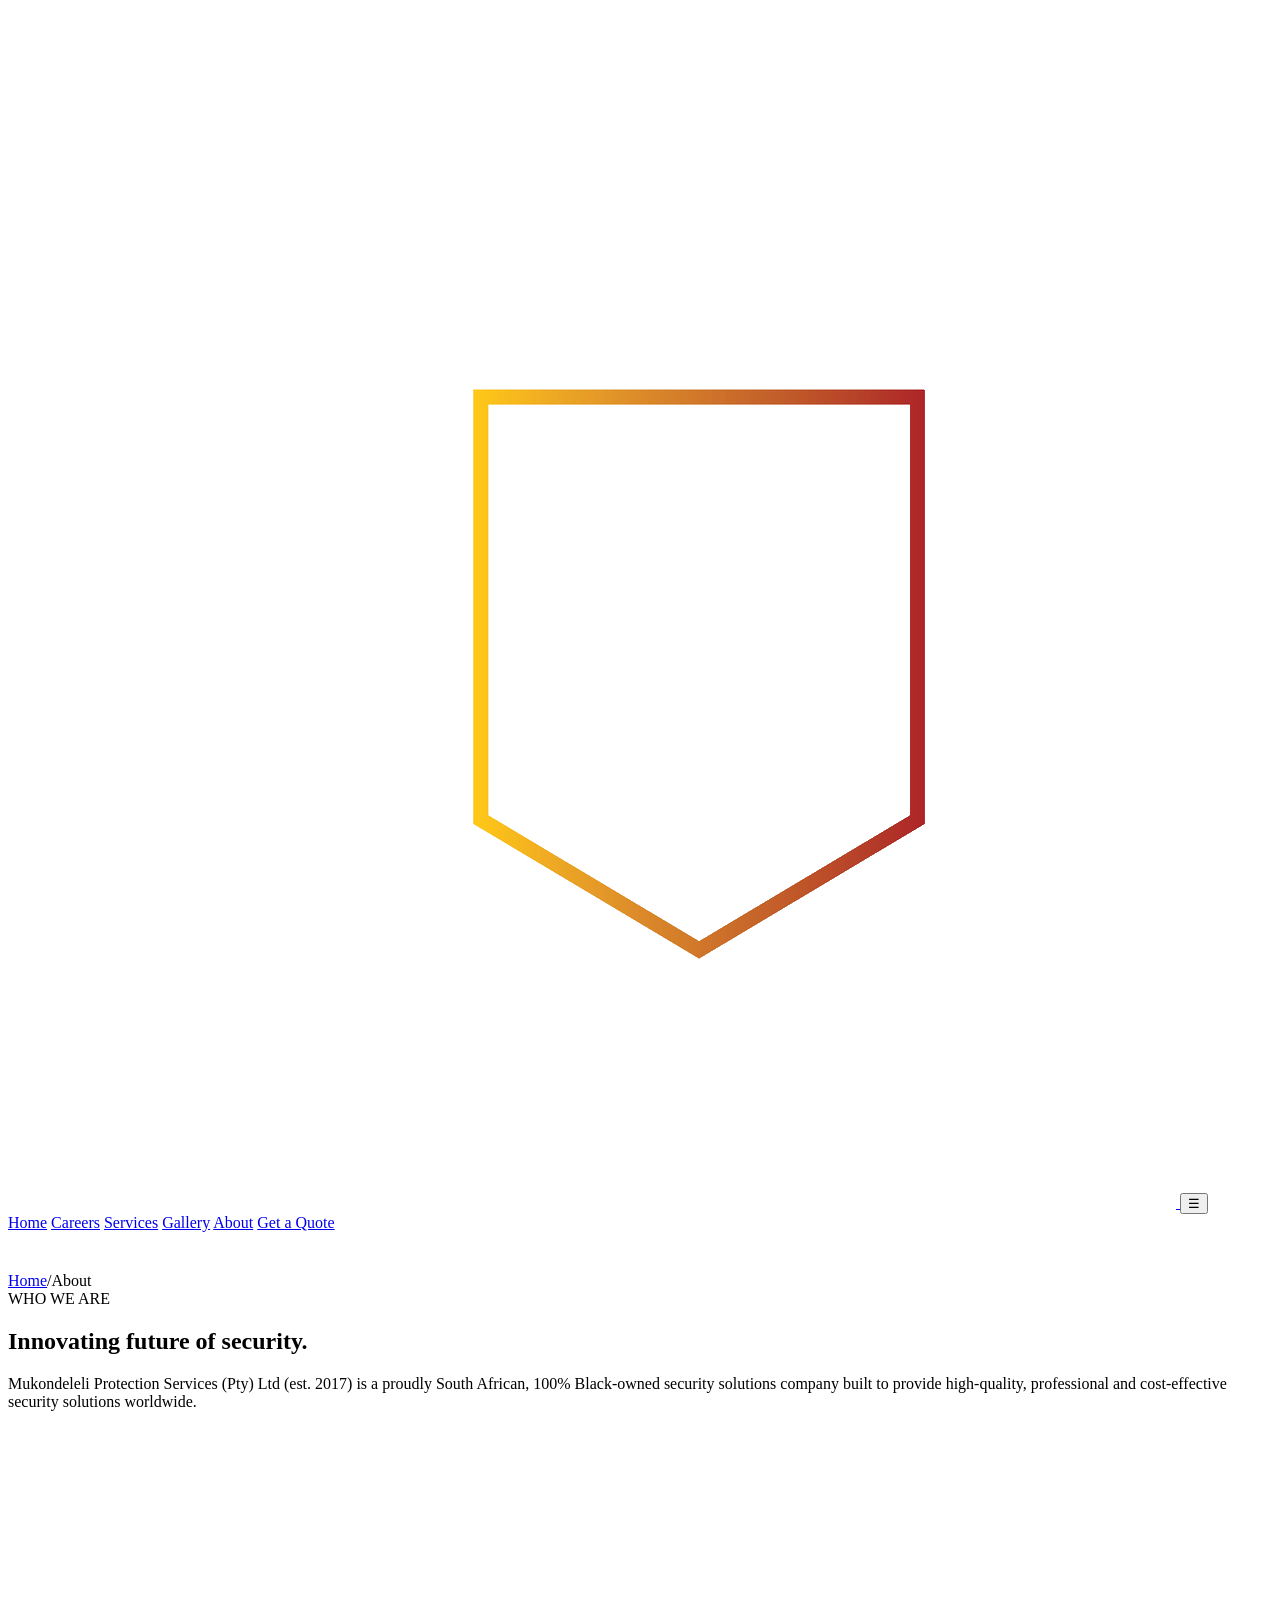
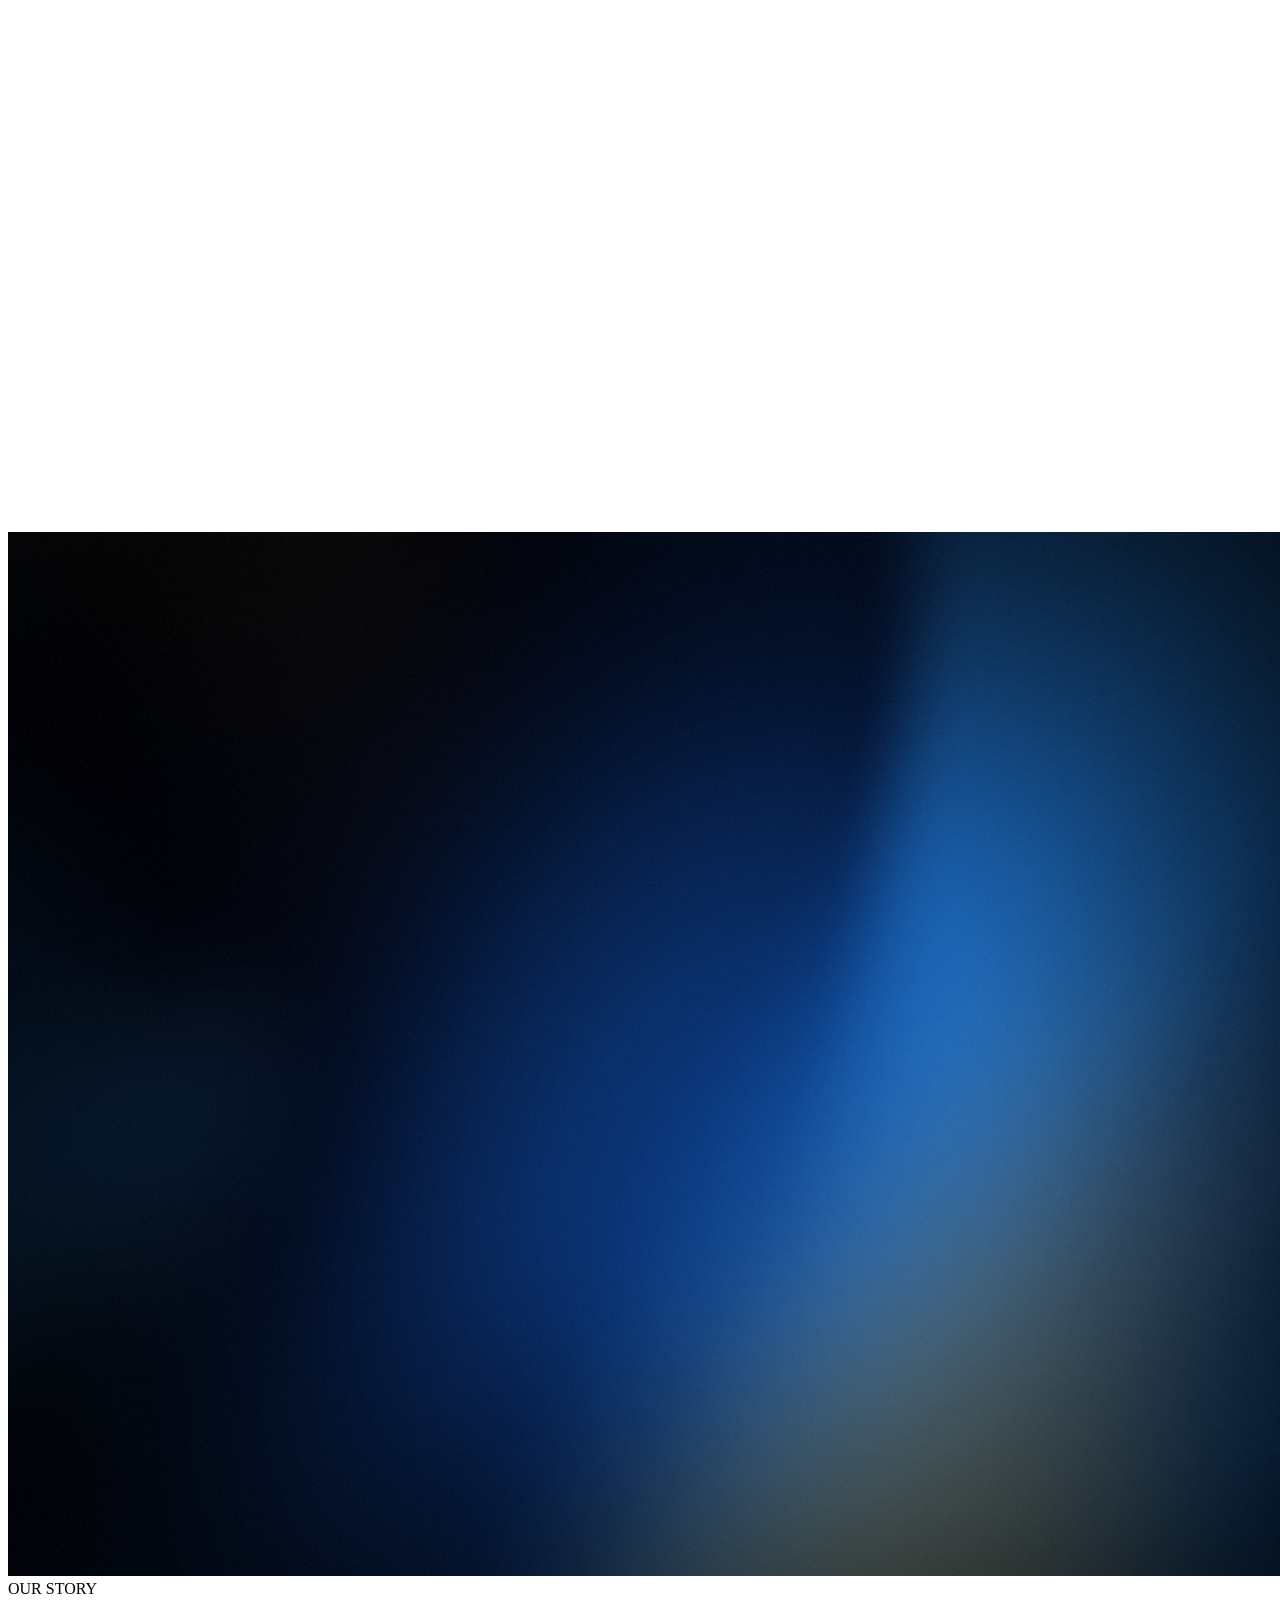
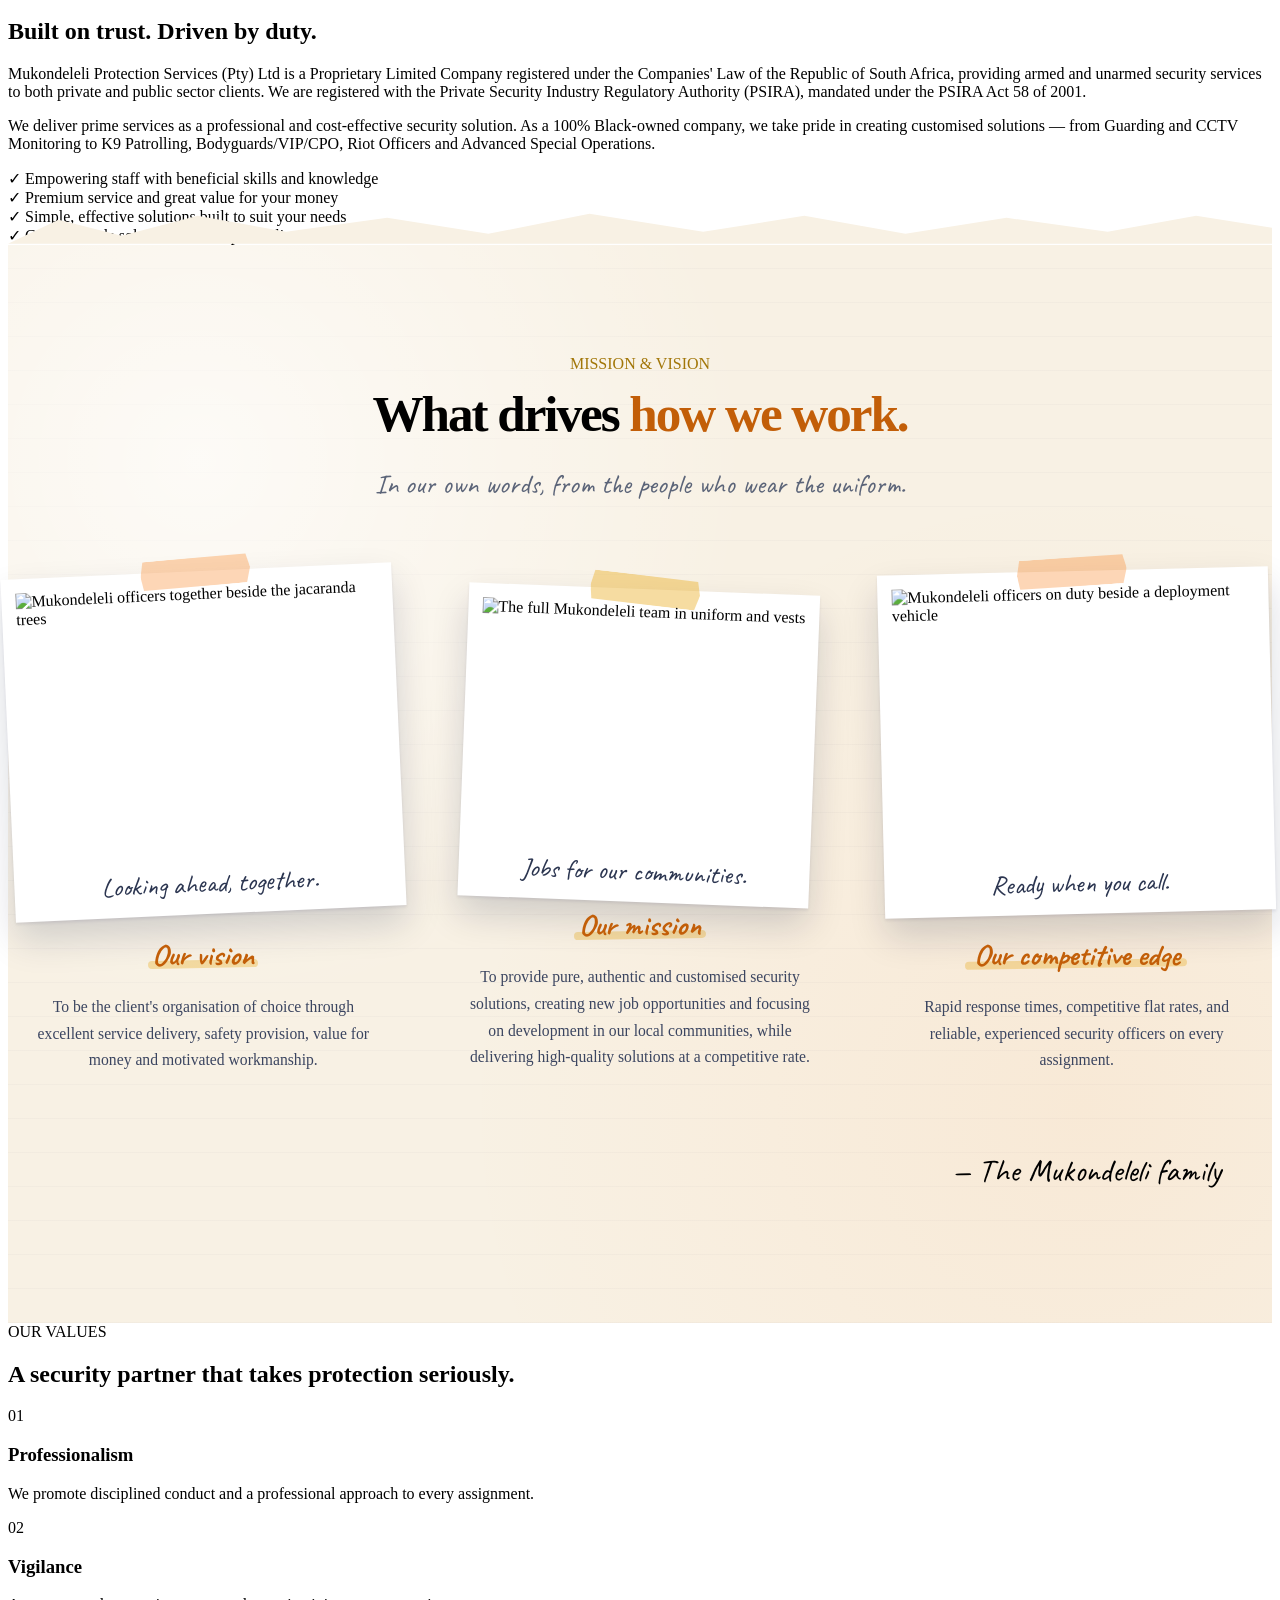
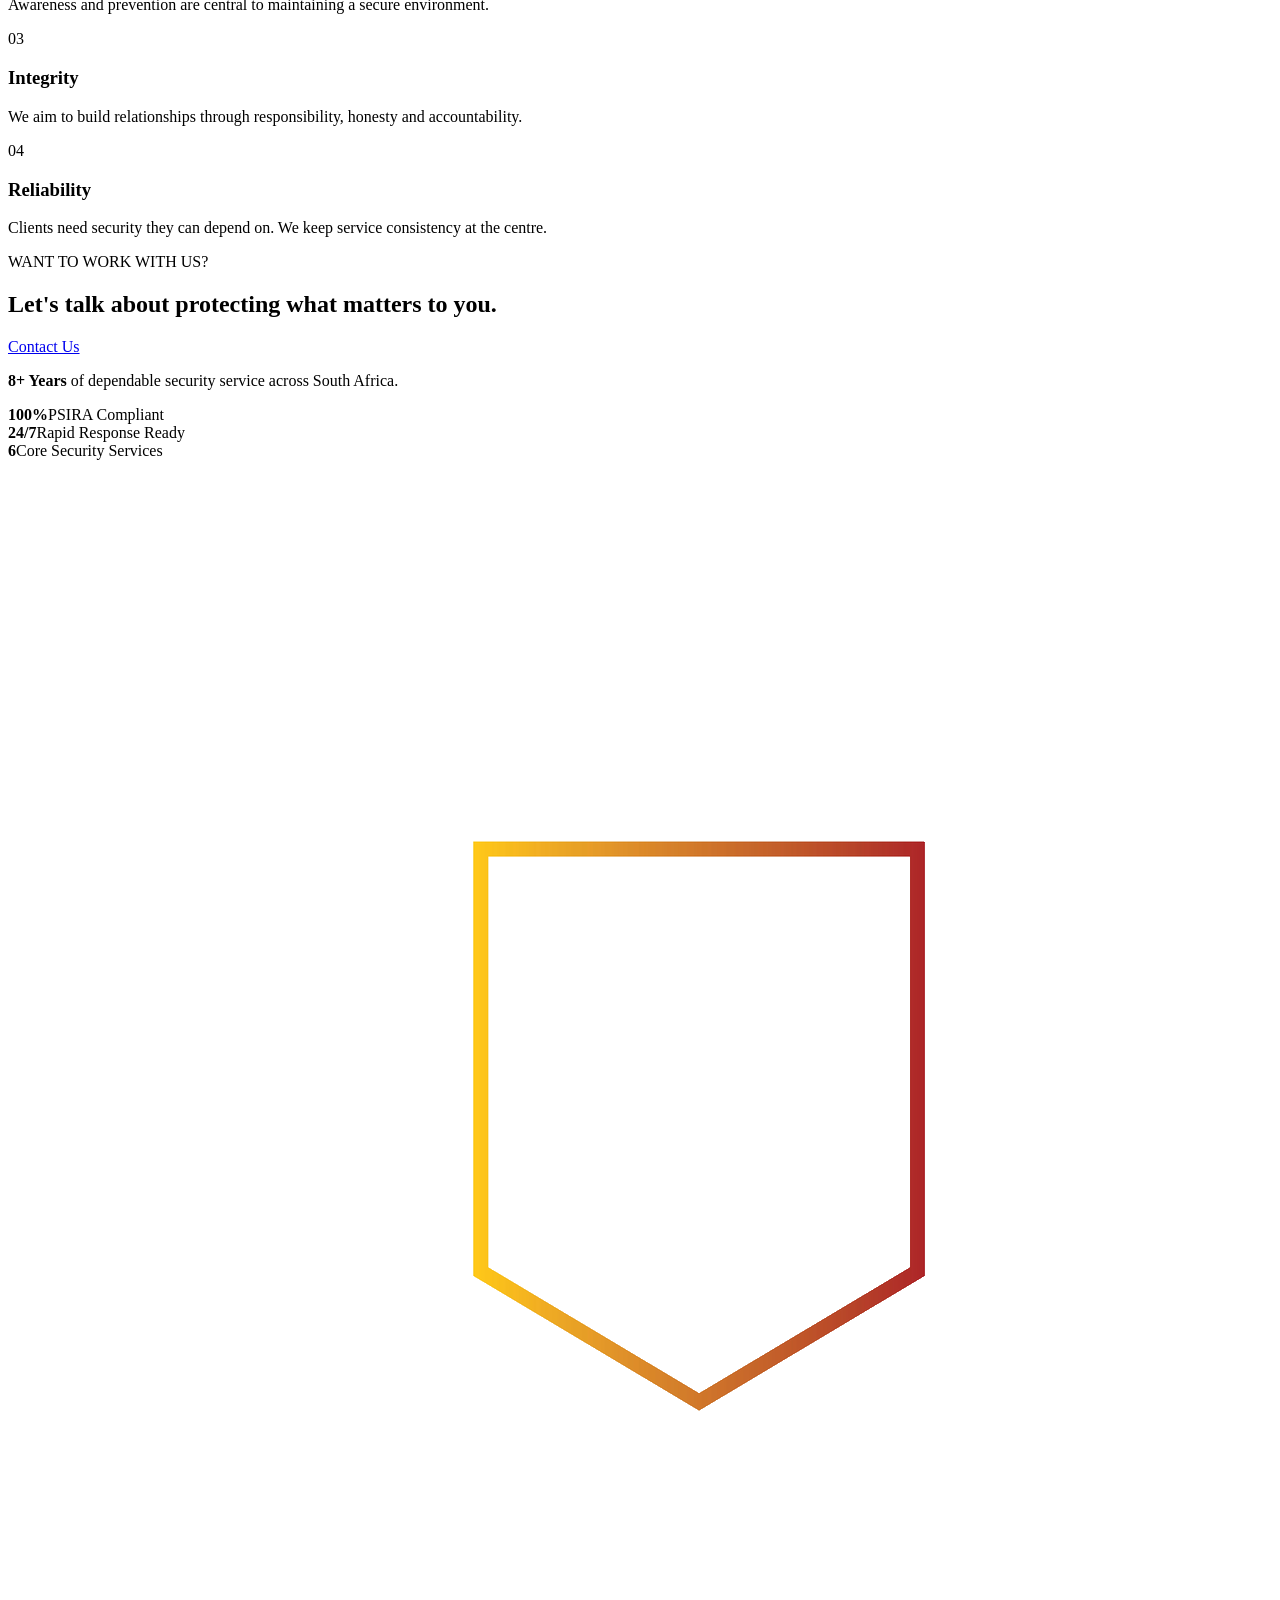
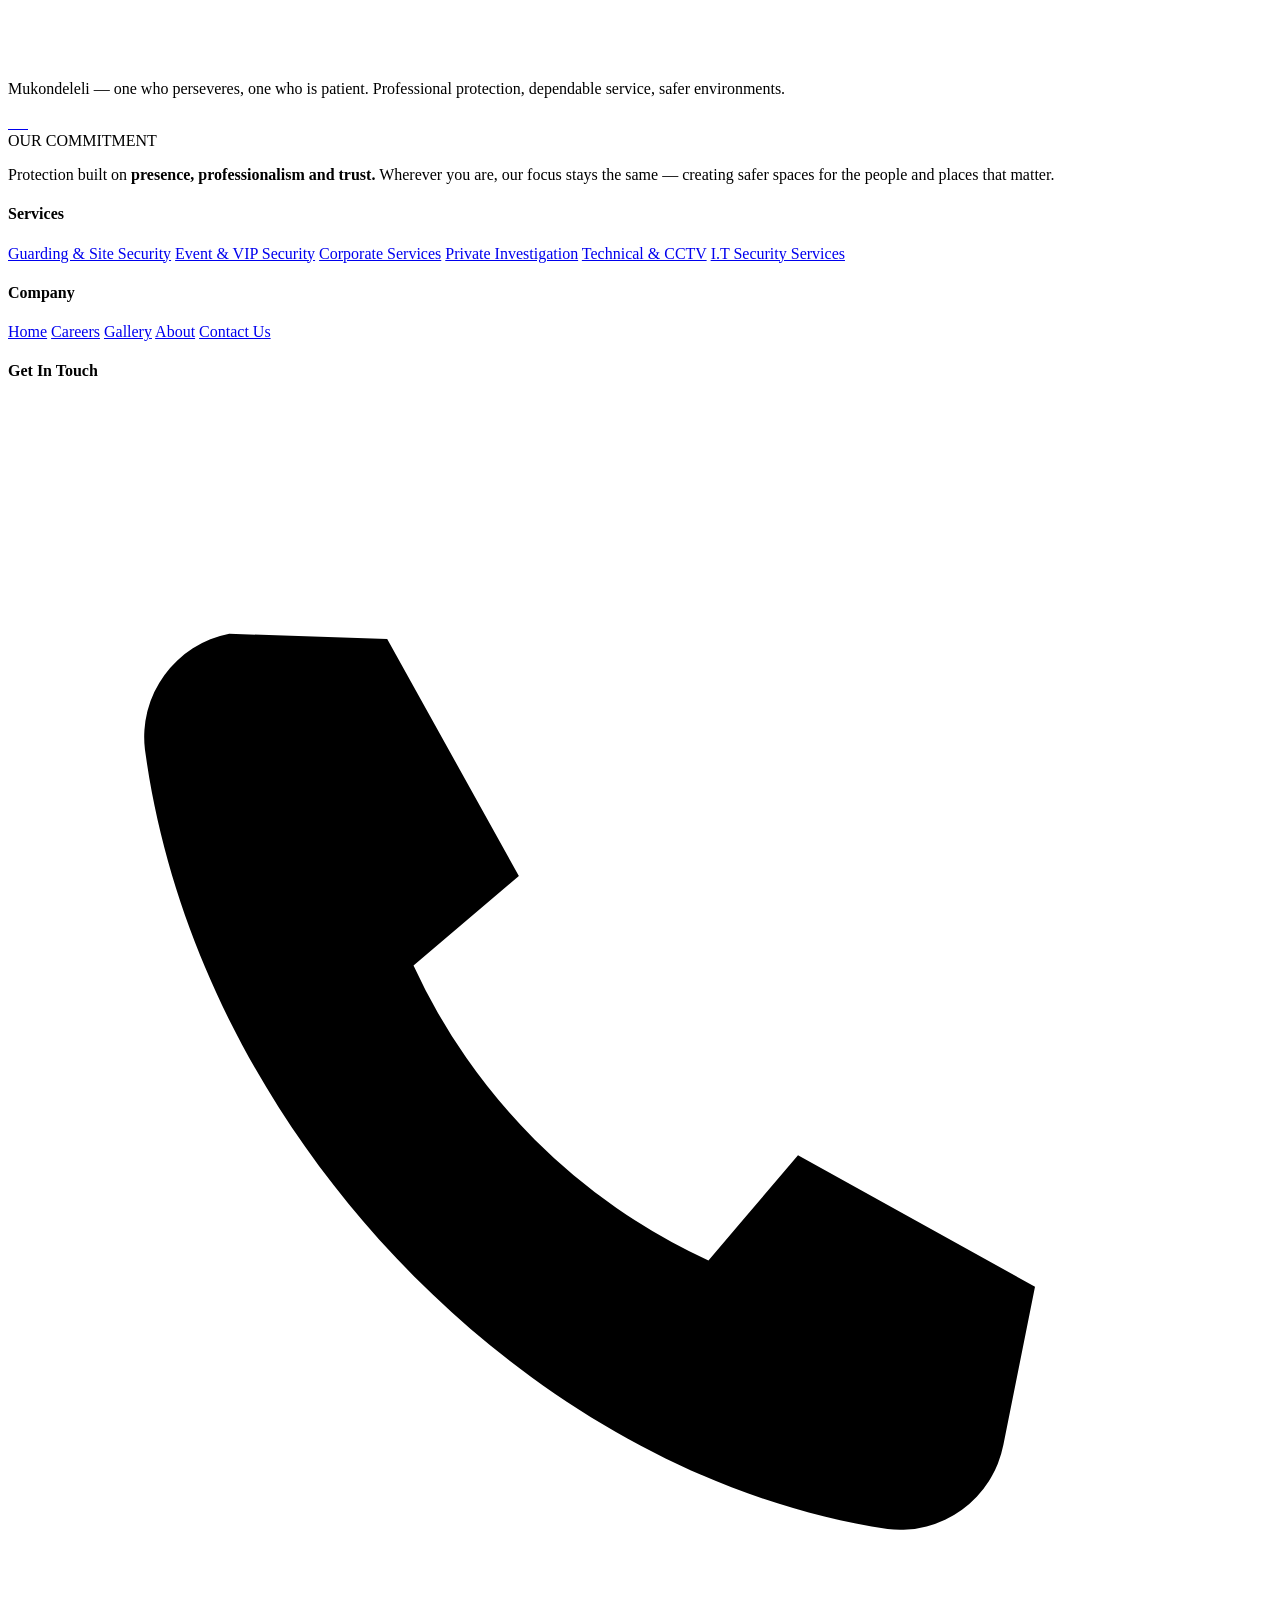
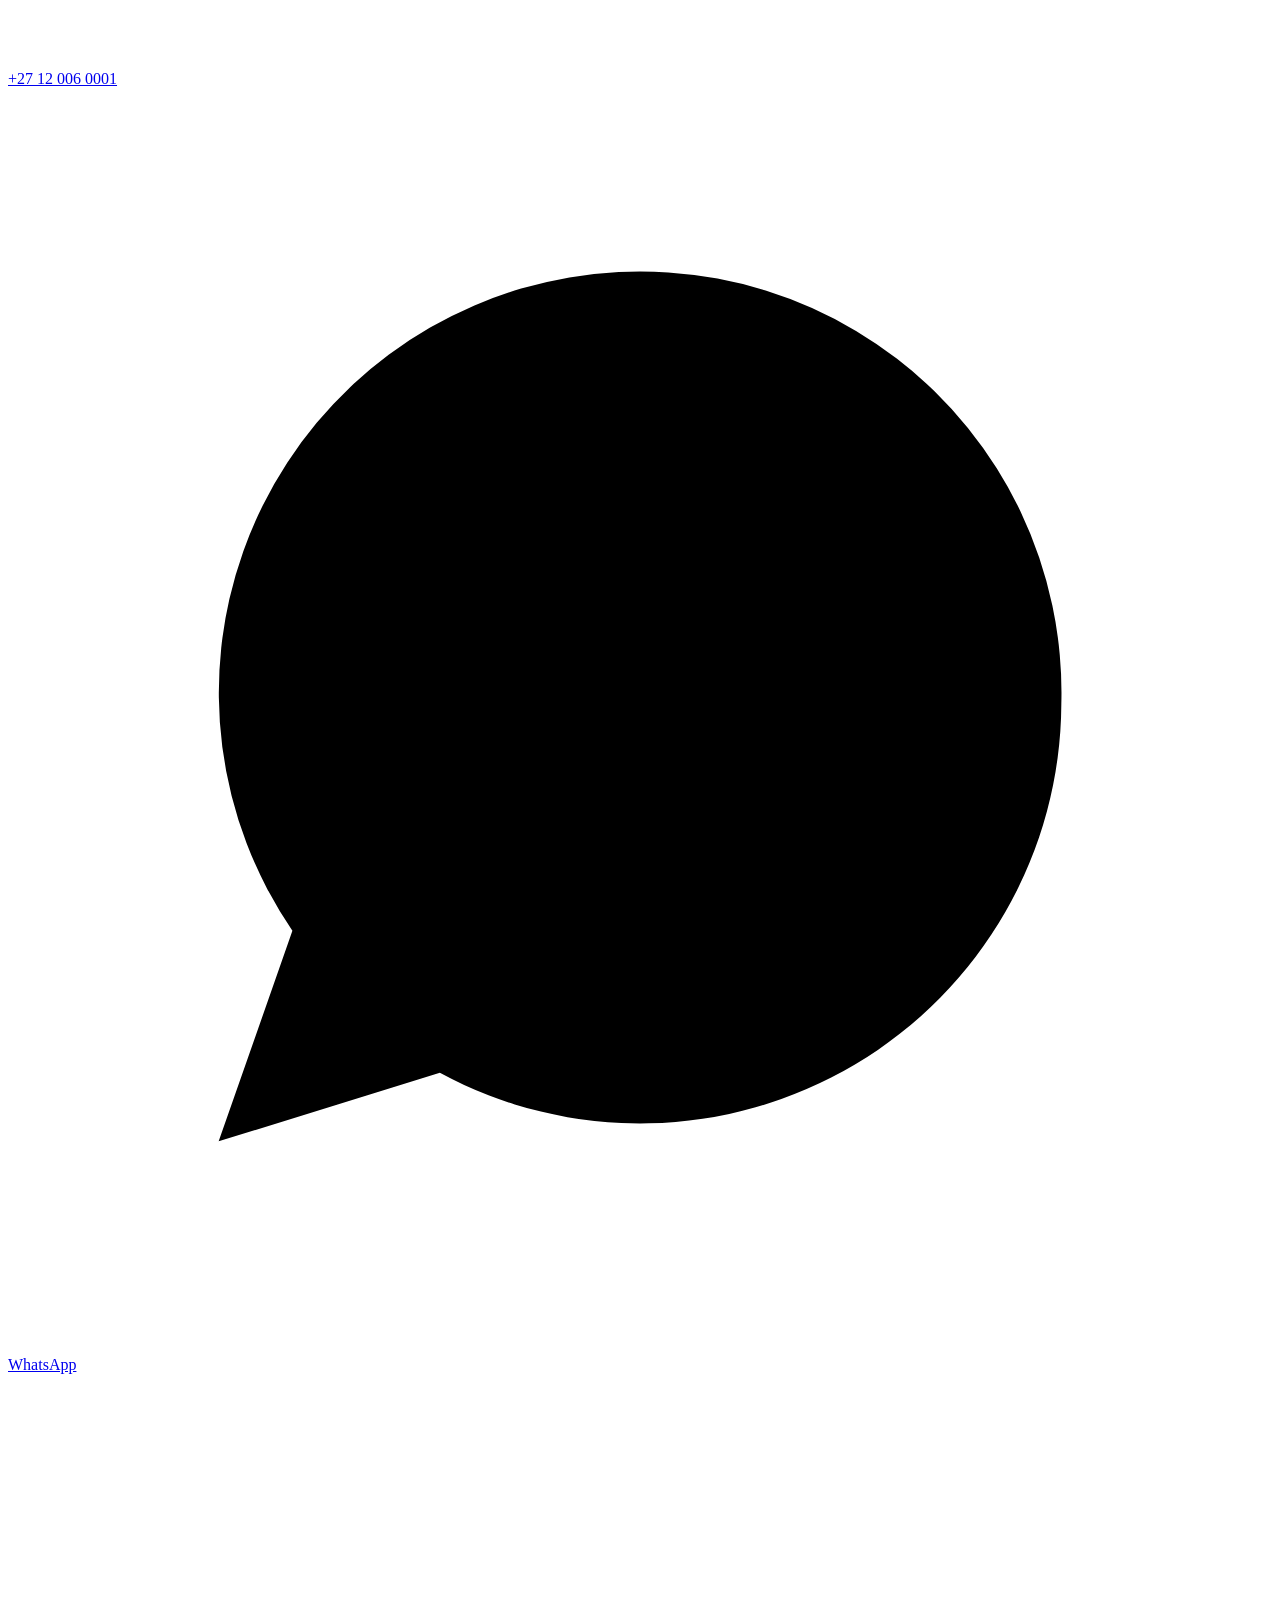
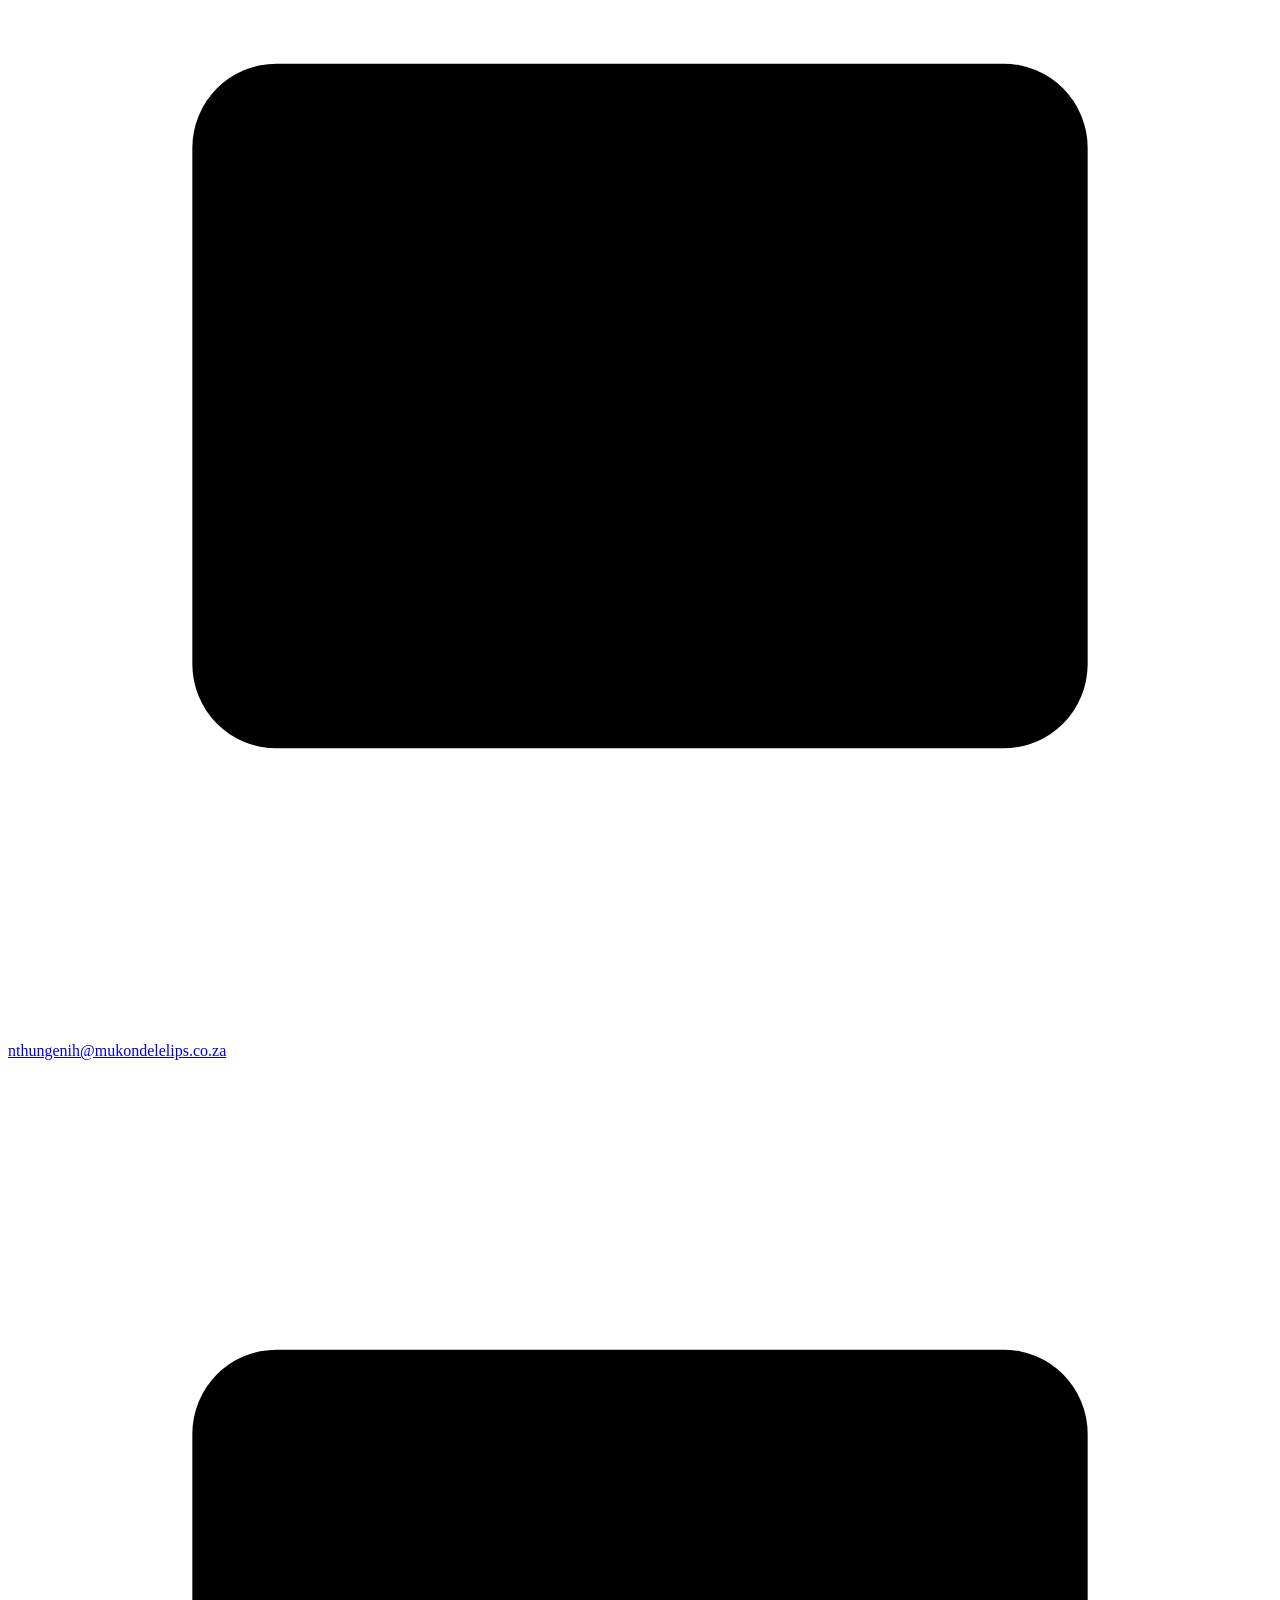
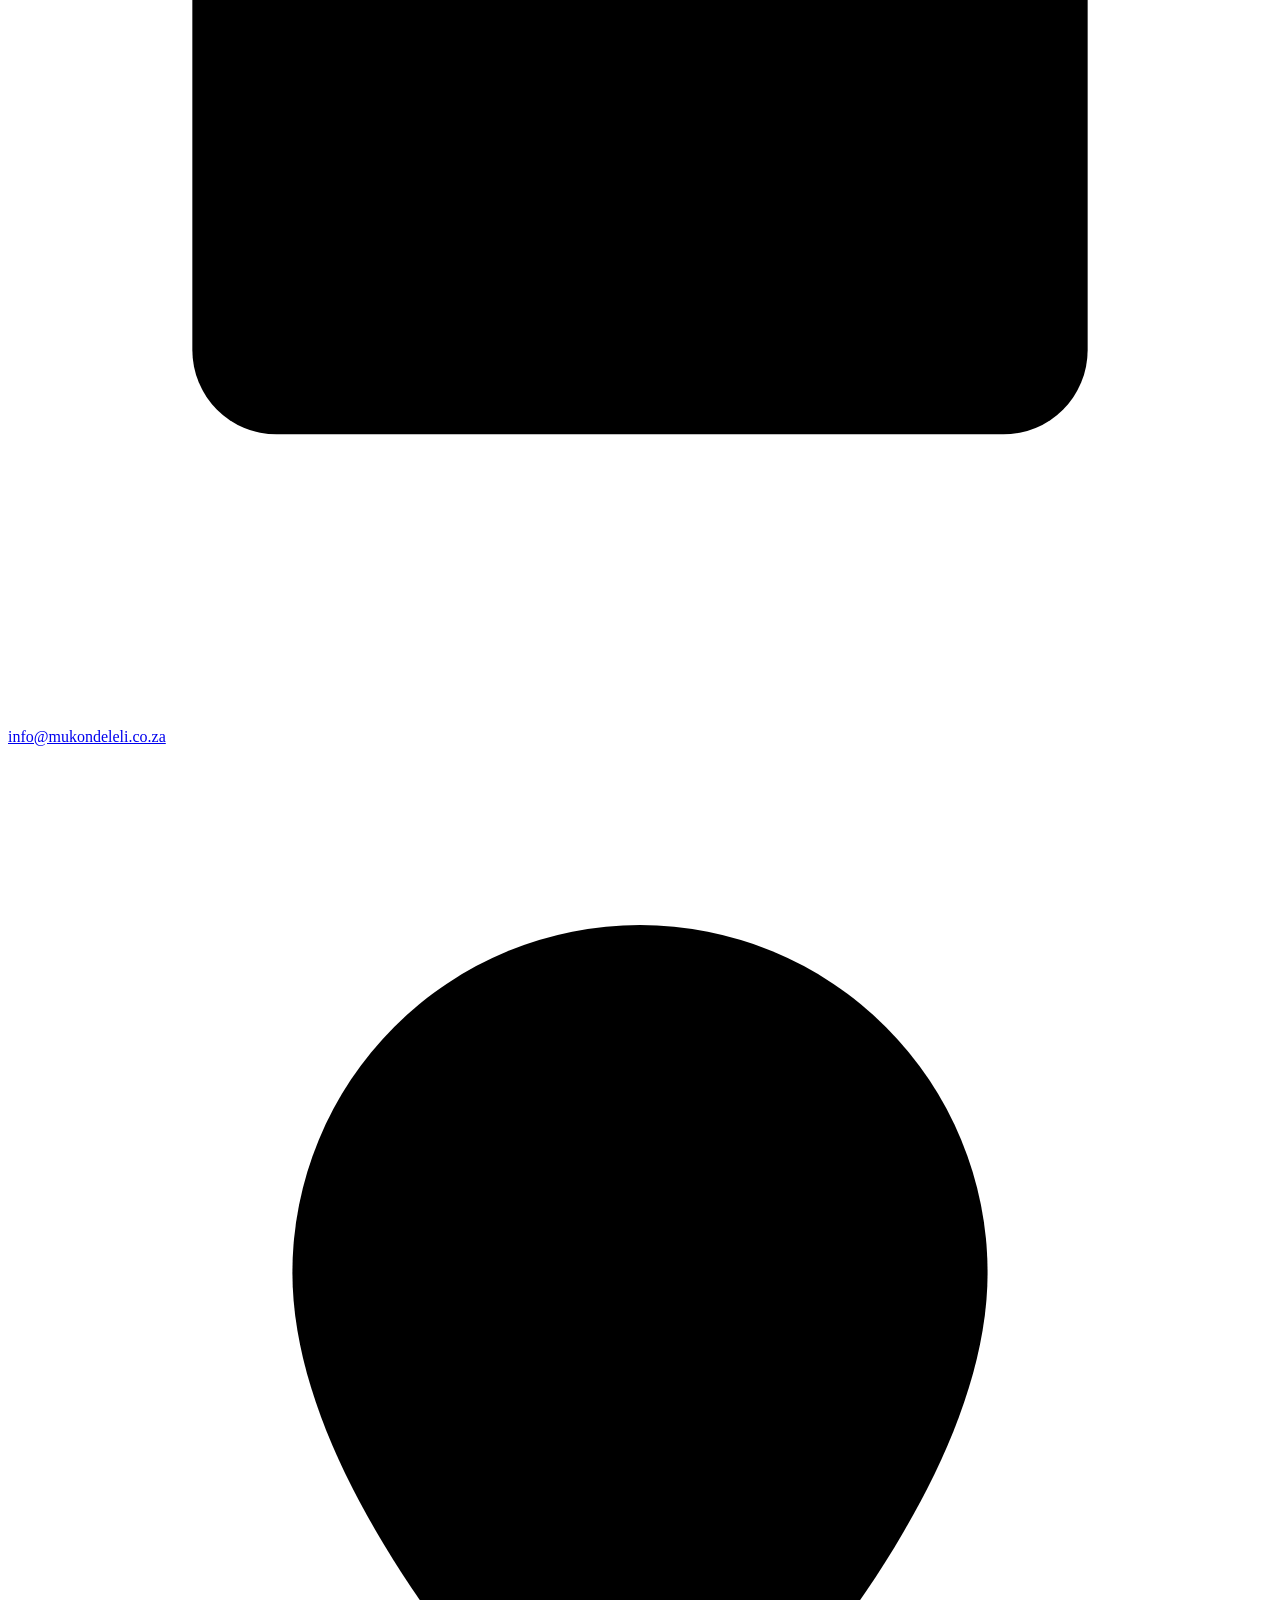
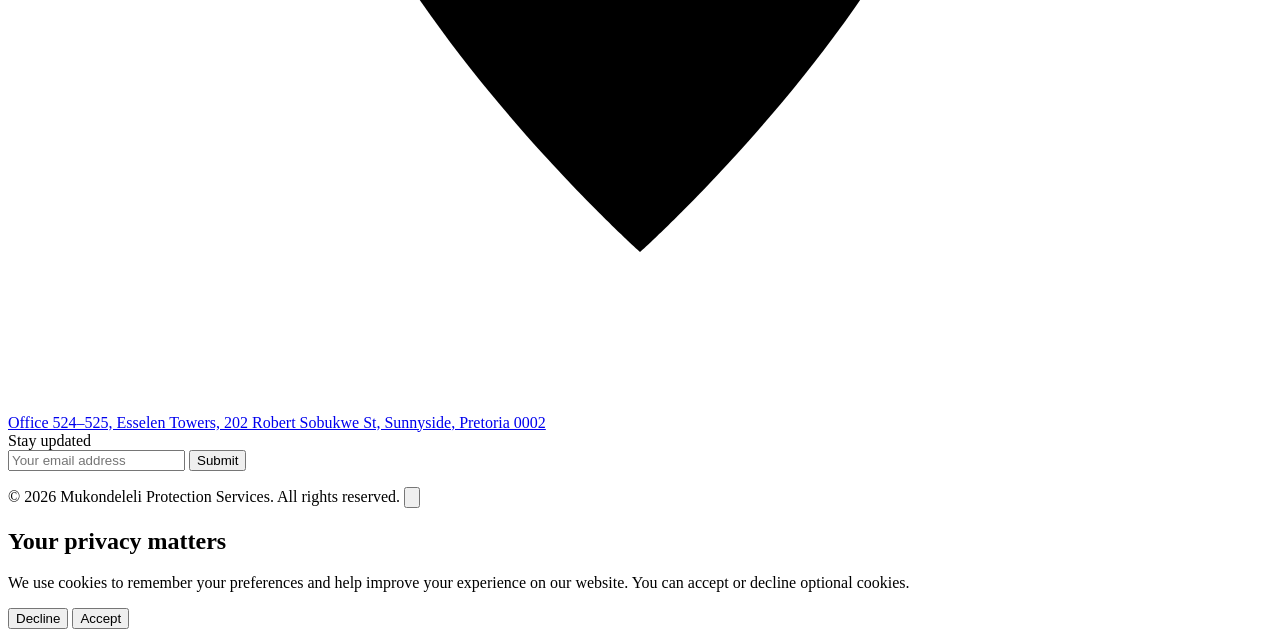
==== about.html @ bbf14eac "Add files via upload" ====
<!DOCTYPE html>

<html lang="en">
<head>
<meta charset="utf-8"/>
<meta content="width=device-width, initial-scale=1.0" name="viewport"/>
<title>About</title>
<meta content="Learn about Mukondeleli Protection Services — our mission, values and approach to delivering dependable, professional security across South Africa." name="description"/>
<meta content="#07133a" name="theme-color"/>
<link href="favicon-32.png" rel="icon" sizes="32x32" type="image/png"/>
<link href="favicon-192.png" rel="icon" sizes="192x192" type="image/png"/>
<link href="favicon-180.png" rel="apple-touch-icon"/>
<link href="https://fonts.googleapis.com" rel="preconnect"/>
<link crossorigin="" href="https://fonts.gstatic.com" rel="preconnect"/>
<link href="https://fonts.googleapis.com/css2?family=Caveat:wght@600;700&amp;family=Inter:wght@400;500;600;700;800&amp;display=swap" rel="stylesheet"/>
<link href="styles.css?v=20261029h" rel="stylesheet"/>
<link href="about.css?v=20261029e" rel="stylesheet"/>
</head>
<body class="page-about">
<header class="site-header">
<nav class="navbar container">
<a aria-label="Mukondeleli Protection Services home" class="brand" href="index.html">
<img alt="Mukondeleli Protection Services logo" src="logo-white.png"/>
</a>
<button aria-expanded="false" aria-label="Open navigation" class="menu-toggle">☰</button>
<div class="nav-links">
<a href="index.html">Home</a>
<a href="careers.html">Careers</a>
<a href="services.html">Services</a>
<a href="gallery.html">Gallery</a>
<a href="about.html">About</a>
<a class="nav-cta" href="contact.html">Get a Quote</a>
</div>
</nav>
</header>
<main>
<section class="page-hero about-photo-hero">
<div class="container page-hero-content">
<div class="breadcrumb"><a href="index.html">Home</a><span>/</span>About</div>
<span class="eyebrow">WHO WE ARE</span>
<h1>Innovating future <span class="heading-gold">of security.</span></h1>
<p>Mukondeleli Protection Services (Pty) Ltd (est. 2017) is a proudly South African, 100% Black-owned security solutions company built to provide high-quality, professional and cost-effective security solutions worldwide.</p>
</div>
</section>
<div class="about-continuous">
<canvas class="about-velaris-canvas" id="aboutVelarisCanvas" aria-hidden="true"></canvas><div class="about-velaris-vignette" aria-hidden="true"></div>
<div class="about-flow">
<section class="section about">
<div class="container about-grid">
<div class="about-visual reveal">


</div>
<div class="about-copy reveal">
<span class="section-label">OUR STORY</span>
<h2>Built on trust. <span>Driven by duty.</span></h2>
<p>Mukondeleli Protection Services (Pty) Ltd is a Proprietary Limited Company registered under the Companies' Law of the Republic of South Africa, providing armed and unarmed security services to both private and public sector clients. We are registered with the Private Security Industry Regulatory Authority (PSIRA), mandated under the PSIRA Act 58 of 2001.</p>
<p>We deliver prime services as a professional and cost-effective security solution. As a 100% Black-owned company, we take pride in creating customised solutions — from Guarding and CCTV Monitoring to K9 Patrolling, Bodyguards/VIP/CPO, Riot Officers and Advanced Special Operations.</p>
<div class="check-list">
<div>✓ Empowering staff with beneficial skills and knowledge</div>
<div>✓ Premium service and great value for your money</div>
<div>✓ Simple, effective solutions built to suit your needs</div>
<div>✓ Custom-made solutions that keep our clients with us</div>
</div>
</div>
</div>
</section>
<section class="section about-humane">
<div class="container">
<div class="about-humane-head reveal">
<span class="section-label">MISSION &amp; VISION</span>
<h2>What drives <span>how we work.</span></h2>
<p class="about-humane-sub">In our own words, from the people who wear the uniform.</p>
</div>
<div class="about-humane-grid">
<article class="about-note reveal">
<figure class="about-polaroid tilt-left"><span class="about-tape" aria-hidden="true"></span><img alt="Mukondeleli officers together beside the jacaranda trees" loading="lazy" src="images/about/vision.jpg"/><figcaption>Looking ahead, together.</figcaption></figure>
<div class="about-note-body">
<span class="about-note-kicker">Our vision</span>
<p>To be the client's organisation of choice through excellent service delivery, safety provision, value for money and motivated workmanship.</p>
</div>
</article>
<article class="about-note reveal">
<figure class="about-polaroid tilt-right"><span class="about-tape" aria-hidden="true"></span><img alt="The full Mukondeleli team in uniform and vests" loading="lazy" src="images/about/mission.jpg"/><figcaption>Jobs for our communities.</figcaption></figure>
<div class="about-note-body">
<span class="about-note-kicker">Our mission</span>
<p>To provide pure, authentic and customised security solutions, creating new job opportunities and focusing on development in our local communities, while delivering high-quality solutions at a competitive rate.</p>
</div>
</article>
<article class="about-note reveal">
<figure class="about-polaroid tilt-left-soft"><span class="about-tape" aria-hidden="true"></span><img alt="Mukondeleli officers on duty beside a deployment vehicle" loading="lazy" src="images/about/edge.jpg"/><figcaption>Ready when you call.</figcaption></figure>
<div class="about-note-body">
<span class="about-note-kicker">Our competitive edge</span>
<p>Rapid response times, competitive flat rates, and reliable, experienced security officers on every assignment.</p>
</div>
</article>
</div>
<p class="about-humane-sign reveal">— The Mukondeleli family</p>
</div>
</section>
<section class="section why-us">
<div class="container">
<div class="section-heading light reveal">
<span class="section-label">OUR VALUES</span>
<h2>A security partner that takes <span class="heading-gold">protection seriously.</span></h2>
</div>
<div class="values-grid">
<div class="reveal"><span>01</span><h3>Professionalism</h3><p>We promote disciplined conduct and a professional approach to every assignment.</p></div>
<div class="reveal"><span>02</span><h3>Vigilance</h3><p>Awareness and prevention are central to maintaining a secure environment.</p></div>
<div class="reveal"><span>03</span><h3>Integrity</h3><p>We aim to build relationships through responsibility, honesty and accountability.</p></div>
<div class="reveal"><span>04</span><h3>Reliability</h3><p>Clients need security they can depend on. We keep service consistency at the centre.</p></div>
</div>
</div>
</section>
<section class="cta-banner">
<div class="container cta-inner reveal">
<div>
<span class="section-label">WANT TO WORK WITH US?</span>
<h2>Let's talk about protecting what matters to you.</h2>
</div>
<a class="btn btn-primary" href="contact.html">Contact Us</a>
</div>
</section>
</div>
</div>
</main>
<footer>
<div class="footer-visual-bg footer-nebula" aria-hidden="true"><div class="footer-nebula-orb footer-orb-1"></div><div class="footer-nebula-orb footer-orb-2"></div><div class="footer-nebula-orb footer-orb-3"></div><div class="footer-nebula-glow"></div></div>
<div class="footer-stats">
<div class="container footer-stats-inner">
<p class="footer-stats-lead"><strong>8+ Years</strong> of dependable security service across South Africa.</p>
<div class="footer-stats-row">
<div class="footer-stat"><strong>100%</strong><span>PSIRA Compliant</span></div>
<div aria-hidden="true" class="footer-stat-divider"></div>
<div class="footer-stat"><strong>24/7</strong><span>Rapid Response Ready</span></div>
<div aria-hidden="true" class="footer-stat-divider"></div>
<div class="footer-stat"><strong>6</strong><span>Core Security Services</span></div>
</div>
</div>
</div>
<div class="container footer-main">

<div class="footer-brand">
<img alt="Mukondeleli Protection Services logo" class="footer-logo" src="logo-white.png"/>
<p>Mukondeleli — one who perseveres, one who is patient. Professional protection, dependable service, safer environments.</p>
<div aria-label="Follow Mukondeleli Protection Services on social media" class="footer-social">
<a aria-label="Facebook" href="https://www.facebook.com/MukondeleliProtectionServices" rel="noopener noreferrer" target="_blank" title="Facebook">
<img alt="" aria-hidden="true" class="footer-social-icon" src="https://img.icons8.com/ios-filled/50/ffffff/facebook-new.png" onerror="this.onerror=null;this.src='images/icons/facebook.svg'"/>
</a>
<a aria-label="Instagram" href="https://www.instagram.com/Mukondeleli_Protection_Service/" rel="noopener noreferrer" target="_blank" title="Instagram">
<img alt="" aria-hidden="true" class="footer-social-icon" src="https://img.icons8.com/ios-filled/50/ffffff/instagram-new.png" onerror="this.onerror=null;this.src='images/icons/instagram.svg'"/>
</a>
<a aria-label="X (Twitter)" href="https://x.com/MukondeleliProt" rel="noopener noreferrer" target="_blank" title="X (Twitter)">
<img alt="" aria-hidden="true" class="footer-social-icon" src="https://img.icons8.com/ios-filled/50/ffffff/twitterx--v2.png" onerror="this.onerror=null;this.src='images/icons/x.svg'"/>
</a>

<a aria-label="LinkedIn" href="https://www.linkedin.com/in/hulisani-nthungeni-3837b9207" rel="noopener noreferrer" target="_blank" title="LinkedIn">
<img alt="" aria-hidden="true" class="footer-social-icon" src="https://img.icons8.com/ios-filled/50/ffffff/linkedin.png" onerror="this.onerror=null;this.src='images/icons/linkedin.svg'"/>
</a>
<a aria-label="TikTok" href="https://www.tiktok.com/@mukondeleli.prote?_r=1&_t=ZS-99wnbx4vUBR" rel="noopener noreferrer" target="_blank" title="TikTok">
<img alt="" aria-hidden="true" class="footer-social-icon" src="https://img.icons8.com/ios-filled/50/ffffff/tiktok--v1.png" onerror="this.onerror=null;this.src='images/icons/tiktok.svg'"/>
</a>
<a aria-label="Threads" href="https://www.threads.com/@mukondeleli_protection_service" rel="noopener noreferrer" target="_blank" title="Threads">
<img alt="" aria-hidden="true" class="footer-social-icon" src="https://img.icons8.com/ios-filled/50/ffffff/threads.png" onerror="this.onerror=null;this.src='images/icons/threads.svg'"/>
</a>
</div>
</div>
<div class="footer-promise" aria-label="Our commitment">
<span class="footer-promise-kicker">OUR COMMITMENT</span>
<p>Protection built on <strong>presence, professionalism and trust.</strong> Wherever you are, our focus stays the same — creating safer spaces for the people and places that matter.</p>
</div>
<nav aria-label="Services" class="footer-col">
<h4>Services</h4>
<a href="services.html#guarding">Guarding &amp; Site Security</a>
<a href="services.html#events">Event &amp; VIP Security</a>
<a href="services.html#corporate">Corporate Services</a>
<a href="services.html#investigation">Private Investigation</a>
<a href="services.html#cctv">Technical &amp; CCTV</a>
<a href="services.html#it-security">I.T Security Services</a>
</nav>
<nav aria-label="Company" class="footer-col">
<h4>Company</h4>
<a href="index.html">Home</a>
<a href="careers.html">Careers</a>
<a href="gallery.html">Gallery</a>
<a href="about.html">About</a>
<a href="contact.html">Contact Us</a>
</nav>
<div class="footer-col footer-contact-col">
<h4>Get In Touch</h4>
<div class="footer-contact-grid">
<a class="footer-contact-item" href="tel:+27120060001"><span aria-hidden="true" class="footer-contact-icon"><svg focusable="false" viewbox="0 0 24 24"><path d="M7.2 4.5 9.7 9l-2 1.7a11.4 11.4 0 0 0 5.6 5.6l1.7-2 4.5 2.5-.6 3a2 2 0 0 1-2.2 1.6C10 20.4 3.6 14 2.6 6.6a2 2 0 0 1 1.6-2.2Z"></path></svg></span><span>+27 12 006 0001</span></a><a class="footer-contact-item" href="https://wa.me/27796540862" rel="noopener noreferrer" target="_blank"><span aria-hidden="true" class="footer-contact-icon"><svg focusable="false" viewbox="0 0 24 24"><path d="M20 11.7a8 8 0 0 1-11.8 7L4 20l1.4-4A8 8 0 1 1 20 11.7Z"></path><path d="M8.5 8.2c.3-.5.6-.5.9-.5h.4c.2 0 .4.1.5.4l.7 1.7c.1.3.1.5-.1.7l-.5.7c-.2.2-.2.4 0 .7.7 1.2 1.7 2.2 3 2.8.3.1.5.1.7-.1l.8-1c.2-.2.4-.3.7-.2l1.8.8c.3.1.4.3.4.5 0 .3-.2 1.4-.8 1.9-.5.5-1.3.8-2.1.7-1.2-.2-2.7-.7-4.4-2.2-2-1.7-3.2-3.9-3.6-5.2-.4-1.3.1-2.4.6-2.9Z"></path></svg></span><span>WhatsApp</span></a><a class="footer-contact-item" href="mailto:nthungenih@mukondelelips.co.za"><span aria-hidden="true" class="footer-contact-icon"><svg focusable="false" viewbox="0 0 24 24"><rect height="13" rx="1.6" width="17" x="3.5" y="5.5"></rect><path d="m4.5 6.5 7.5 6 7.5-6"></path></svg></span><span>nthungenih@mukondelelips.co.za</span></a><a class="footer-contact-item" href="mailto:info@mukondeleli.co.za"><span aria-hidden="true" class="footer-contact-icon"><svg focusable="false" viewbox="0 0 24 24"><rect height="13" rx="1.6" width="17" x="3.5" y="5.5"></rect><path d="m4.5 6.5 7.5 6 7.5-6"></path></svg></span><span>info@mukondeleli.co.za</span></a><a class="footer-contact-item footer-contact-wide" href="https://www.google.com/maps/search/?api=1&amp;query=Office+524-525%2C+Esselen+Towers%2C+202+Robert+Sobukwe+St%2C+Sunnyside%2C+Pretoria+0002" rel="noopener noreferrer" target="_blank"><span aria-hidden="true" class="footer-contact-icon"><svg focusable="false" viewbox="0 0 24 24"><path d="M12 21s6.6-5.9 6.6-11A6.6 6.6 0 1 0 5.4 10c0 5.1 6.6 11 6.6 11Z"></path><circle cx="12" cy="10" r="2.4"></circle></svg></span><span>Office 524–525, Esselen Towers, 202 Robert Sobukwe St, Sunnyside, Pretoria 0002</span></a></div>
<form aria-label="Subscribe for updates" class="footer-subscribe" id="footerSubscribeForm">
<label for="footer-email">Stay updated</label>
<div class="footer-subscribe-row">
<input autocomplete="email" id="footer-email" name="email" placeholder="Your email address" required="" type="email"/>
<button type="submit">Submit</button>
</div>
<p class="footer-subscribe-note" id="footerSubscribeMessage"></p>
</form>
</div>
</div>
<div class="container footer-bottom">
<span>© <span id="year">2026</span> Mukondeleli Protection Services. All rights reserved.</span>
<button aria-label="Back to top" class="back-to-top" id="backToTop" type="button">
<svg focusable="false" viewbox="0 0 24 24"><path d="M12 19V5"></path><path d="m6 11 6-6 6 6"></path></svg>
</button>
</div>
</footer>
<script src="script.js?v=20261029c"></script>

<div class="cookie-consent" id="cookieConsent" role="dialog" aria-live="polite" aria-label="Cookie consent" aria-hidden="true">
  <div class="cookie-consent-inner">
    <div class="cookie-consent-copy">
      <h2 class="cookie-consent-title">Your privacy matters</h2>
      <p>We use cookies to remember your preferences and help improve your experience on our website. You can accept or decline optional cookies.</p>
    </div>
    <div class="cookie-consent-actions">
      <button class="cookie-btn cookie-btn-secondary" type="button" data-cookie-choice="declined">Decline</button>
      <button class="cookie-btn cookie-btn-primary" type="button" data-cookie-choice="accepted">Accept</button>
    </div>
  </div>
</div>

</body>
</html>
---- about.css ----
/* About page — "In our own words" mission & vision: warm paper, pinned photos, handwritten notes */

body.page-about .about-flow>.section.about-humane{
  position:relative;z-index:1;
  background-color:#f8f1e4!important;
  background-image:
    radial-gradient(circle at 15% 20%,rgba(255,255,255,.7),transparent 40%),
    radial-gradient(circle at 85% 80%,rgba(247,128,30,.07),transparent 45%),
    repeating-linear-gradient(0deg,rgba(7,19,58,.025) 0 1px,transparent 1px 34px)!important;
  color:var(--navy);padding:110px 0 100px
}
.about-humane:before{content:"";position:absolute;left:0;right:0;top:-1px;height:40px;background:#f8f1e4;clip-path:polygon(0 100%,4% 40%,9% 80%,15% 30%,22% 70%,30% 35%,38% 75%,46% 25%,55% 70%,63% 30%,71% 75%,79% 35%,87% 70%,94% 30%,100% 60%,100% 100%);transform:translateY(-100%)}
.about-humane-head{text-align:center;max-width:680px;margin:0 auto 70px}
.about-humane-head .section-label{color:#a27608}
body.page-about .about-humane-head h2{font-size:clamp(2.2rem,4vw,3.5rem);line-height:1.06;letter-spacing:-.04em;margin:14px 0 12px;color:var(--navy)}
body.page-about .about-humane-head h2 span{color:#c25e08}
.about-humane-sub{font-family:'Caveat',cursive;font-size:1.7rem;color:#5b6478;line-height:1.2}

.about-humane-grid{display:grid;grid-template-columns:repeat(3,1fr);gap:46px;align-items:start}
.about-note{display:flex;flex-direction:column;align-items:center}
.about-polaroid{position:relative;margin:0 0 26px;background:#fff;padding:14px 14px 0;box-shadow:0 2px 3px rgba(7,19,58,.08),0 18px 36px rgba(7,19,58,.16);transition:transform .45s cubic-bezier(.2,.7,.2,1),box-shadow .45s}
.about-polaroid img{display:block;width:100%;aspect-ratio:4/3;object-fit:cover;filter:saturate(.95) contrast(1.02)}
.about-polaroid figcaption{font-family:'Caveat',cursive;font-size:1.65rem;color:#2b3550;text-align:center;padding:12px 6px 16px;line-height:1.1}
.about-polaroid.tilt-left{transform:rotate(-2.6deg)}
.about-polaroid.tilt-right{transform:rotate(2.2deg) translateY(18px)}
.about-polaroid.tilt-left-soft{transform:rotate(-1.4deg)}
.about-note:hover .about-polaroid{transform:rotate(0) translateY(-6px) scale(1.02);box-shadow:0 4px 6px rgba(7,19,58,.08),0 28px 50px rgba(7,19,58,.22)}
.about-tape{position:absolute;top:-14px;left:50%;width:110px;height:30px;transform:translateX(-50%) rotate(-3deg);background:rgba(247,128,30,.32);box-shadow:0 1px 2px rgba(0,0,0,.06);clip-path:polygon(3% 0,97% 4%,100% 50%,96% 100%,2% 96%,0 50%)}
.tilt-right .about-tape{background:rgba(233,173,32,.42);transform:translateX(-50%) rotate(4deg)}

.about-note-body{text-align:center;max-width:340px}
.about-note-kicker{display:inline-block;font-family:'Caveat',cursive;font-size:1.9rem;font-weight:700;color:#c25e08;line-height:1;margin-bottom:8px;position:relative}
.about-note-kicker:after{content:"";position:absolute;left:-4%;right:-4%;bottom:2px;height:8px;background:rgba(233,173,32,.35);z-index:-1;border-radius:4px;transform:rotate(-1deg)}
body.page-about .about-note-body p{color:#3b4560;font-size:.98rem;line-height:1.7}
.about-humane-sign{margin-top:60px;text-align:right;font-family:'Caveat',cursive;font-size:2rem;color:var(--navy);padding-right:4%}

@media(max-width:960px){.about-humane-grid{grid-template-columns:1fr 1fr}.about-polaroid.tilt-right{transform:rotate(2.2deg)}}
@media(max-width:640px){
  body.page-about .about-flow>.section.about-humane{padding:80px 0}
  .about-humane-grid{grid-template-columns:1fr;gap:54px}
  .about-polaroid{max-width:340px}
  .about-humane-sign{text-align:center;padding:0}
}
@media(prefers-reduced-motion:reduce){.about-polaroid{transition:none}}

/* Hero fills the whole first screen, like the home page */
body.page-about .about-photo-hero{min-height:100vh!important;min-height:100svh!important;align-items:flex-end!important}
body.page-about .about-photo-hero .page-hero-content{padding-top:40px;padding-bottom:90px!important}
@media(max-width:560px){body.page-about .about-photo-hero .page-hero-content{padding-bottom:56px!important}}
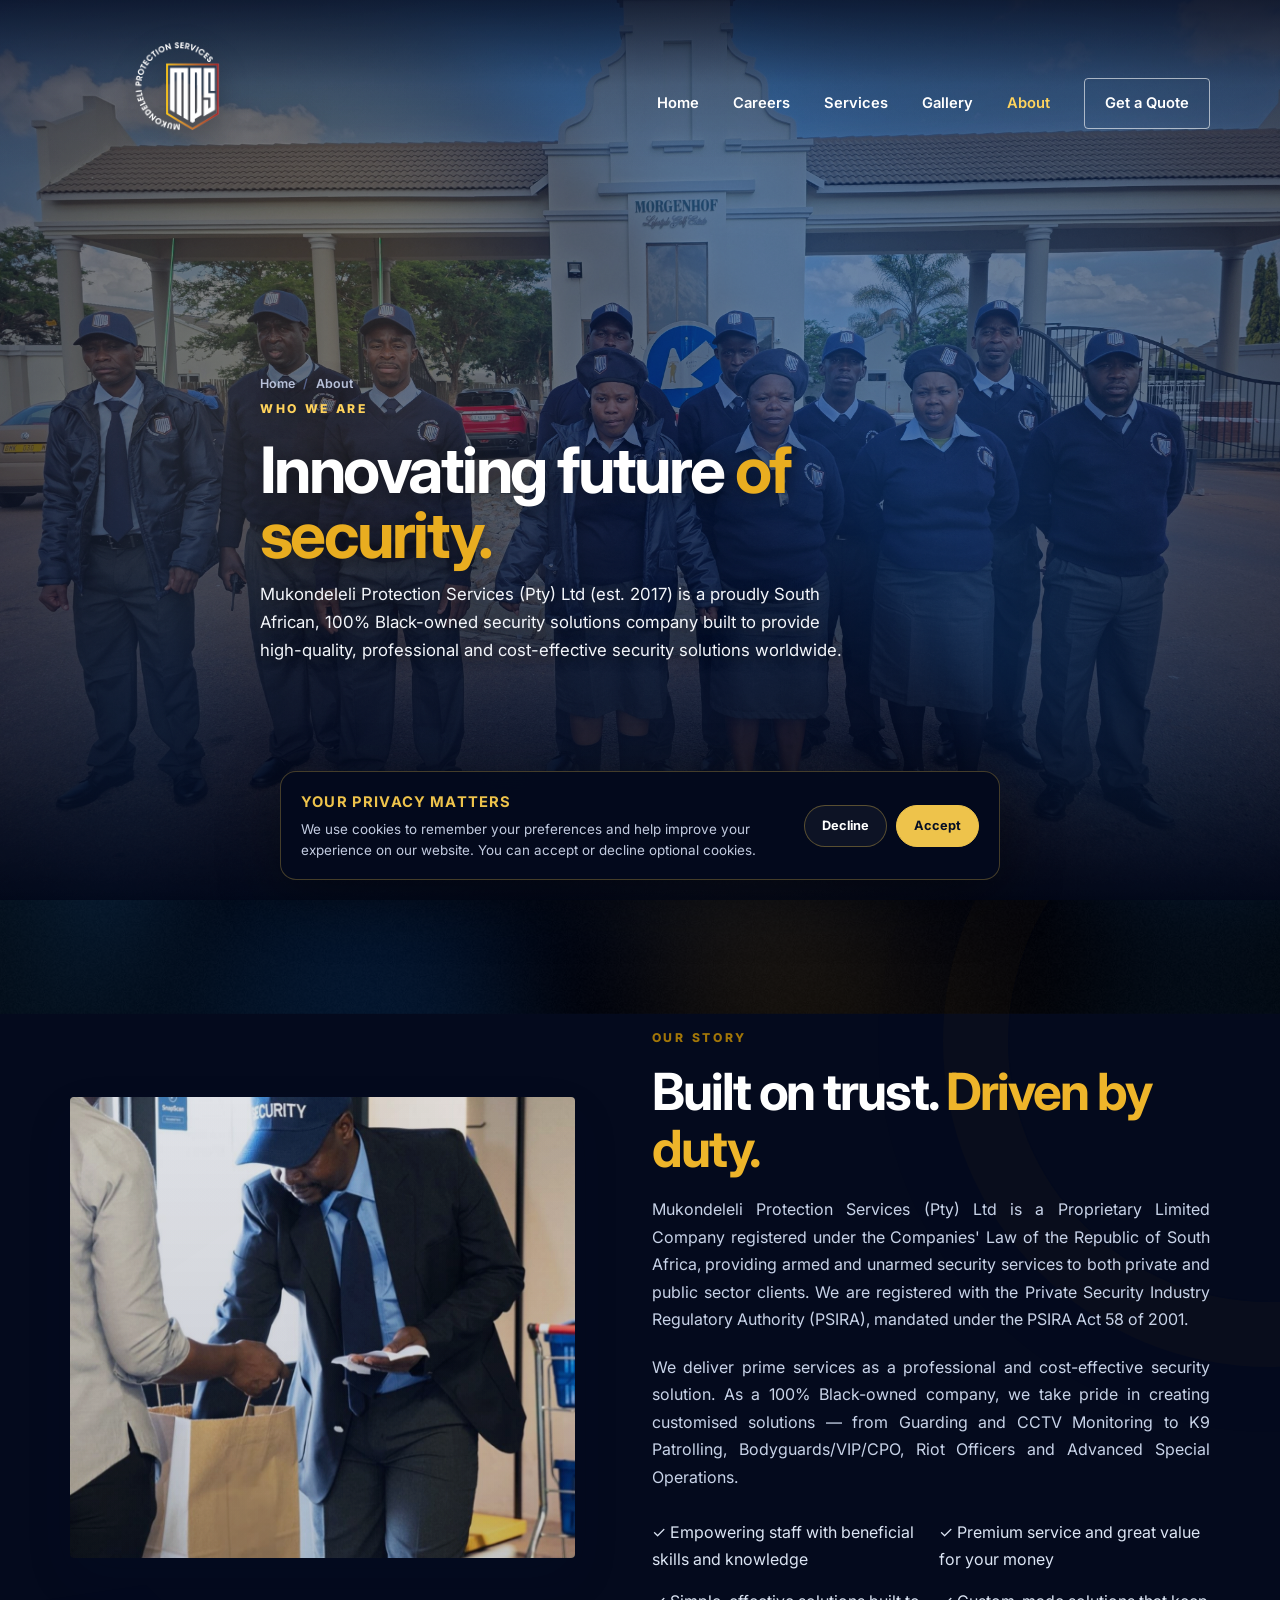
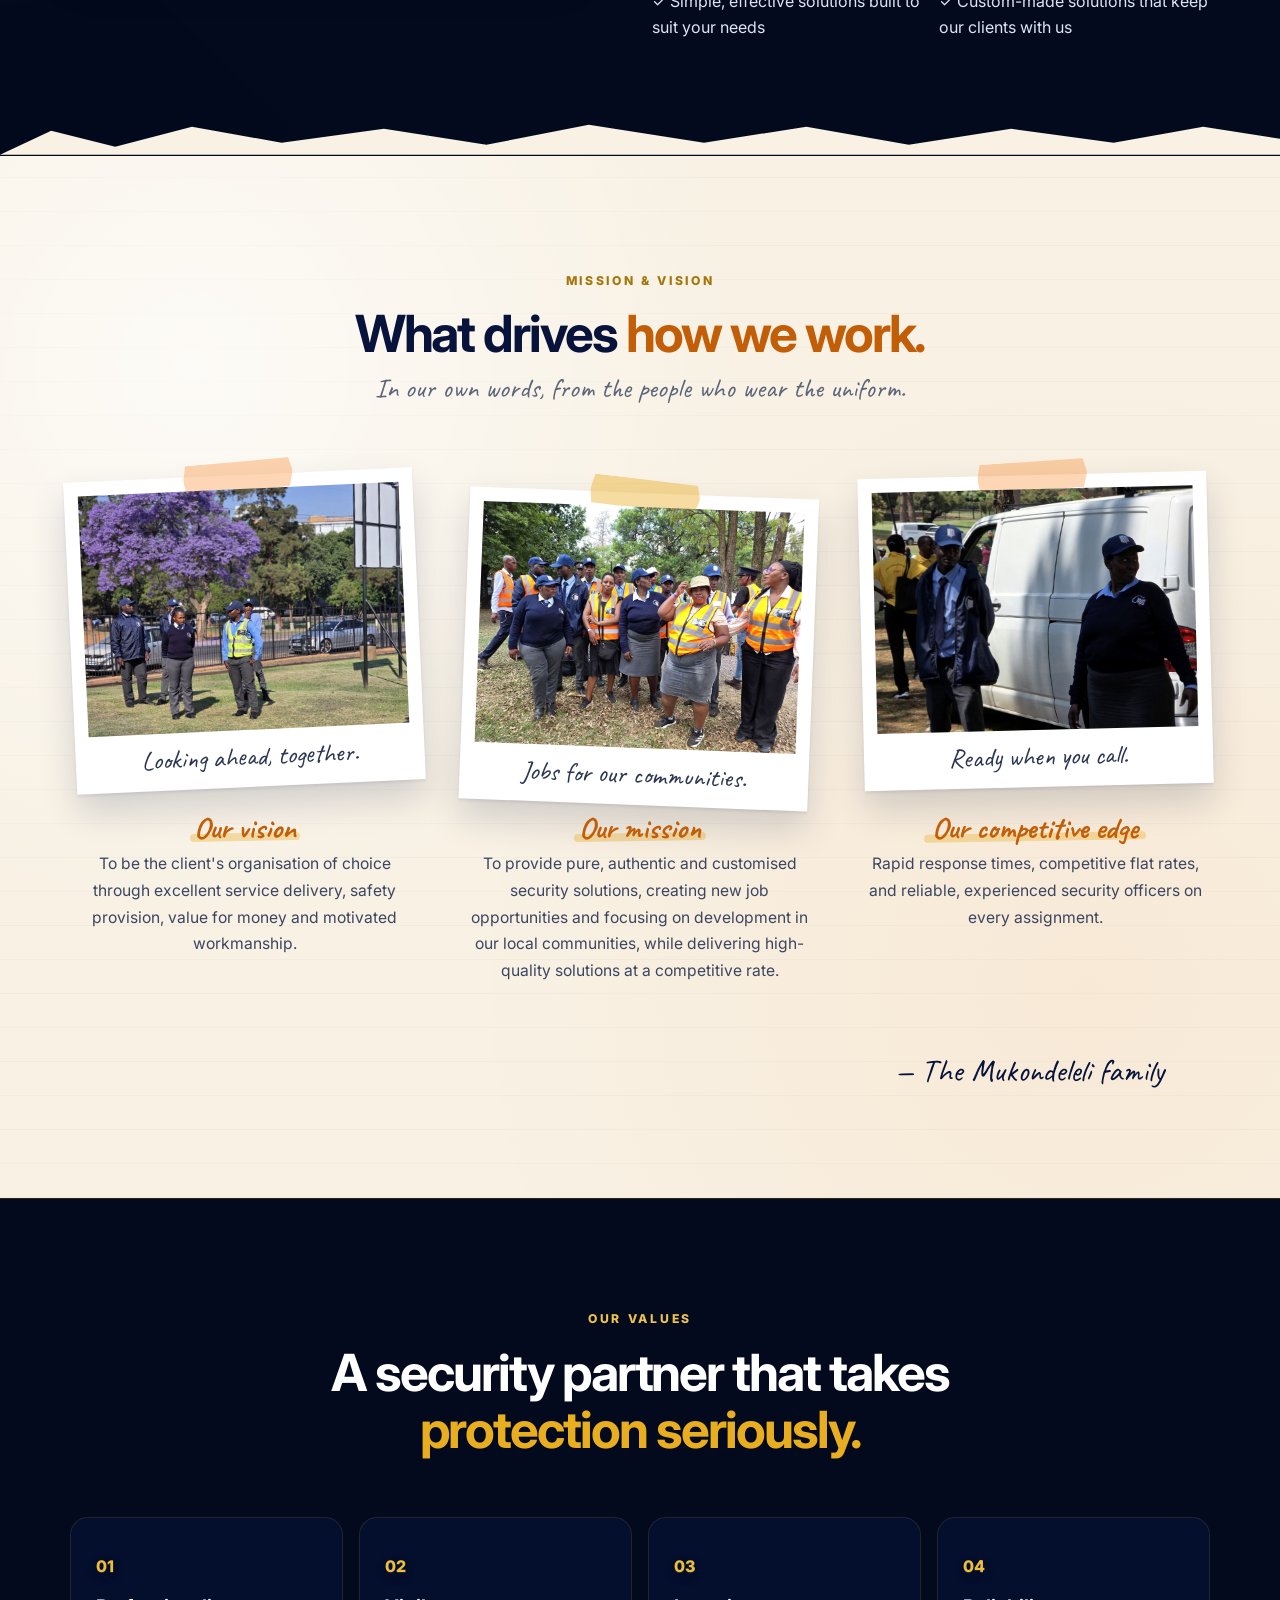
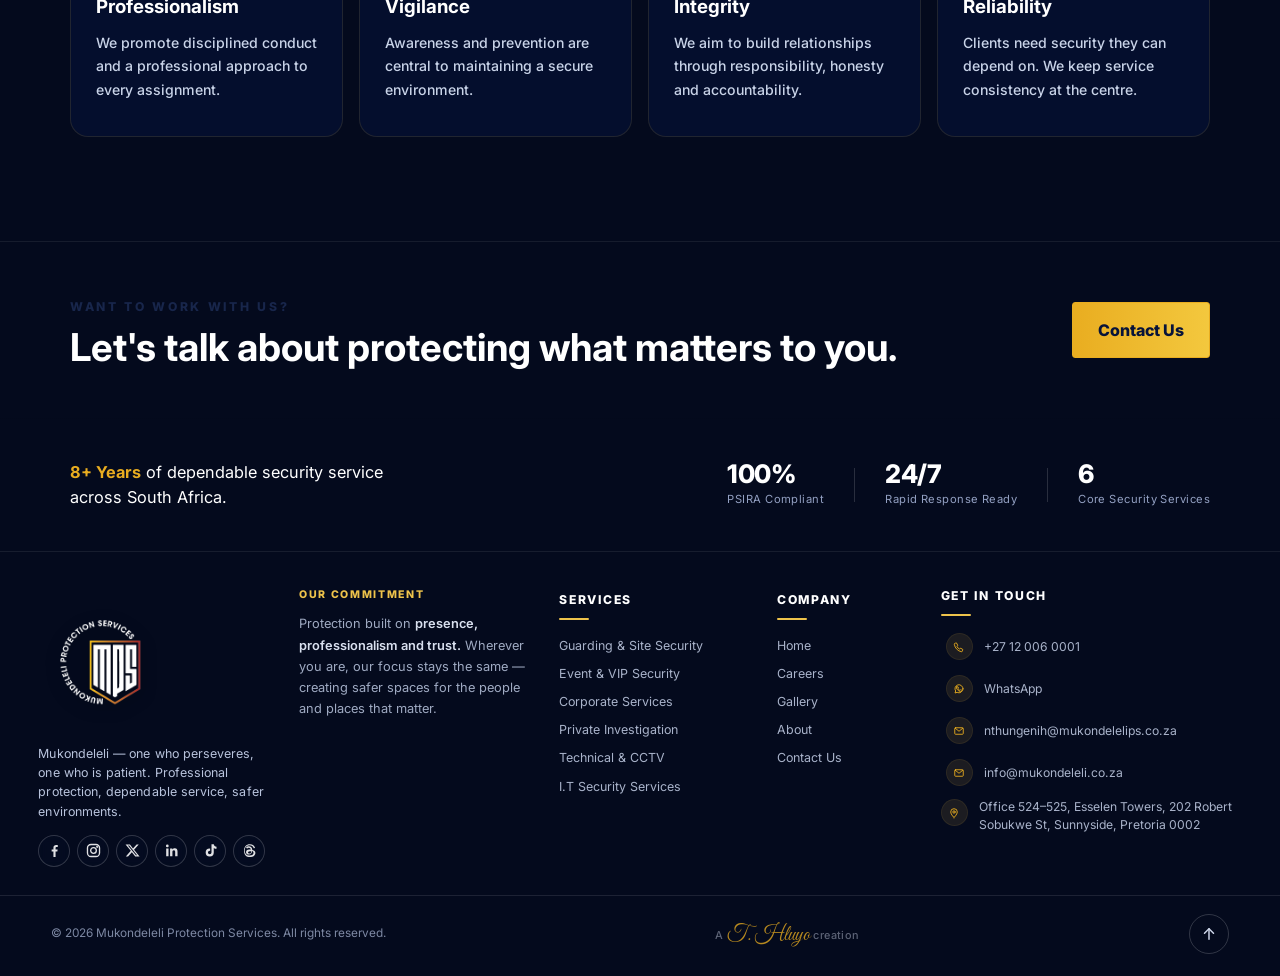
==== commit de15b766: "Add company profile, Kamhlushwa branch office and footer signature Co-Authored-By: Claude Opus 5.5 <" ====
--- a/about.html
+++ b/about.html
@@ -12,8 +12,8 @@
 <link href="favicon-180.png" rel="apple-touch-icon"/>
 <link href="https://fonts.googleapis.com" rel="preconnect"/>
 <link crossorigin="" href="https://fonts.gstatic.com" rel="preconnect"/>
-<link href="https://fonts.googleapis.com/css2?family=Caveat:wght@600;700&amp;family=Inter:wght@400;500;600;700;800&amp;display=swap" rel="stylesheet"/>
-<link href="styles.css?v=20261029h" rel="stylesheet"/>
+<link href="https://fonts.googleapis.com/css2?family=Caveat:wght@600;700&amp;family=Great+Vibes&amp;family=Inter:wght@400;500;600;700;800&amp;display=swap" rel="stylesheet"/>
+<link href="styles.css?v=20261029k" rel="stylesheet"/>
 <link href="about.css?v=20261029e" rel="stylesheet"/>
 </head>
 <body class="page-about">
@@ -202,6 +202,7 @@
 </div>
 <div class="container footer-bottom">
 <span>© <span id="year">2026</span> Mukondeleli Protection Services. All rights reserved.</span>
+<span class="footer-signature" title="Website by Terrence Hluyo">A <span class="footer-signature-name">T.&nbsp;Hluyo</span> creation</span>
 <button aria-label="Back to top" class="back-to-top" id="backToTop" type="button">
 <svg focusable="false" viewbox="0 0 24 24"><path d="M12 19V5"></path><path d="m6 11 6-6 6 6"></path></svg>
 </button>
--- a/styles.css
+++ b/styles.css
@@ -0,0 +1,1611 @@
+*{box-sizing:border-box;margin:0;padding:0}
+:root{--navy:#07133a;--navy2:#0c1d52;--gold:#e9ad20;--red:#d9212b;--white:#fff;--muted:#657086;--light:#f5f7fb}
+html{scroll-behavior:smooth}
+body{font-family:Inter,Arial,sans-serif;color:var(--navy);background:#fff;line-height:1.65}
+a{text-decoration:none;color:inherit}
+.container{width:min(1140px,92%);margin:auto}
+.container-wide{width:min(1600px,94%);margin:auto}
+.site-header{position:absolute;top:0;left:0;width:100%;z-index:10;background:linear-gradient(180deg,rgba(0,0,0,.48),transparent)}
+.navbar{height:92px;display:flex;align-items:center;justify-content:space-between}
+.brand img{width:175px;height:auto;filter:drop-shadow(0 4px 10px rgba(0,0,0,.35))}
+.nav-links{display:flex;align-items:center;gap:34px;color:#fff;font-weight:600;font-size:.92rem}
+.nav-links a{transition:.2s}.nav-links a:hover{color:#ffd45d}
+.nav-cta{padding:12px 20px;border:1px solid rgba(255,255,255,.6);border-radius:4px}
+.menu-toggle{display:none;background:none;border:0;color:#fff;font-size:28px}
+.hero{min-height:760px;position:relative;background:radial-gradient(circle at 75% 45%,#273d74,#050c22 58%);overflow:hidden}
+.hero:after{content:"";position:absolute;z-index:3;width:560px;height:560px;border:1px solid rgba(233,173,32,.25);border-radius:50%;right:-180px;top:120px;box-shadow:0 0 0 80px rgba(217,33,43,.04),0 0 0 160px rgba(233,173,32,.03)}
+.hero-bg{position:absolute;inset:0;z-index:1;overflow:hidden;background:#050c22}
+.hero-slide{position:absolute;inset:0;background-size:cover;background-position:center;opacity:0;filter:saturate(.7) brightness(.6) contrast(1.06);transform:scale(1.06);animation:heroSlideCycle 22s infinite;will-change:opacity,transform}
+.hero-slide:nth-child(1){animation-delay:0s}
+.hero-slide:nth-child(2){animation-delay:5.5s}
+.hero-slide:nth-child(3){animation-delay:11s}
+.hero-slide:nth-child(4){animation-delay:16.5s}
+@keyframes heroSlideCycle{
+  0%{opacity:0;transform:scale(1.06)}
+  4%{opacity:1}
+  22%{opacity:1}
+  28%{opacity:0;transform:scale(1.11)}
+  100%{opacity:0}
+}
+@media(prefers-reduced-motion:reduce){
+  .hero-slide{animation:none;opacity:0;transform:none}
+  .hero-slide:nth-child(1){opacity:1}
+}
+.hero-overlay{position:absolute;inset:0;z-index:2;background:linear-gradient(90deg,rgba(4,12,35,.90),rgba(5,17,48,.70),rgba(4,12,35,.42)),linear-gradient(0deg,rgba(3,9,28,.55),transparent 45%)}
+.hero-content{position:relative;z-index:4;min-height:760px;display:flex;align-items:center}
+.hero-copy{max-width:670px;color:#fff;padding-top:70px}
+.eyebrow,.section-label{font-size:.76rem;letter-spacing:.22em;font-weight:800}
+.eyebrow{color:#ffd35c}
+.hero h1{font-size:clamp(3.4rem,7vw,6rem);line-height:.98;letter-spacing:-.05em;margin:20px 0 28px}
+.hero h1 span,.about-copy h2 span,.intro h2 span{color:#eeb52a}
+.hero p{font-size:1.08rem;max-width:610px;color:#dce2ef}
+.hero-buttons{display:flex;gap:14px;margin-top:35px;flex-wrap:wrap}
+.btn{display:inline-flex;align-items:center;justify-content:center;padding:14px 25px;border-radius:3px;font-weight:800;border:1px solid transparent;cursor:pointer;transition:.2s}
+.btn-primary{background:linear-gradient(90deg,var(--gold),#f3c83e);color:#081333}
+.btn-primary:hover{transform:translateY(-2px);box-shadow:0 10px 24px rgba(0,0,0,.18)}
+.btn-outline{border-color:rgba(255,255,255,.65);color:#fff}.btn-outline:hover{background:#fff;color:var(--navy)}
+.hero-trust{display:flex;gap:34px;margin-top:55px;padding-top:24px;border-top:1px solid rgba(255,255,255,.18)}
+.hero-trust div{display:flex;flex-direction:column}.hero-trust strong{font-size:.9rem;color:#fff}.hero-trust span{font-size:.68rem;color:#aeb9cf;text-transform:uppercase;letter-spacing:.08em}
+.intro{padding:90px 0;background:#fff}.intro-grid{display:grid;grid-template-columns:1fr 1fr;gap:70px;align-items:end}
+.section-label{color:#a27608}.intro h2,.section-heading h2,.about-copy h2,.contact-info h2{font-size:clamp(2.2rem,4vw,3.6rem);line-height:1.1;letter-spacing:-.04em;margin-top:14px}
+.intro p{font-size:1.05rem;color:var(--muted);max-width:500px}
+.section{padding:105px 0}.services{background:var(--light)}
+.section-heading{text-align:center;max-width:700px;margin:0 auto 55px}.section-heading p{color:var(--muted);margin-top:15px}
+.service-grid{display:grid;grid-template-columns:repeat(3,1fr);gap:20px}
+.service-card{background:#fff;padding:35px;border:1px solid #e5e9f1;min-height:275px;position:relative;transition:.25s}
+.service-card:hover{transform:translateY(-6px);box-shadow:0 20px 45px rgba(7,19,58,.10);border-top:3px solid var(--gold)}
+.service-icon{font-size:1.9rem;color:var(--red);margin-bottom:20px}.service-card h3{font-size:1.25rem;margin-bottom:10px}.service-card p{color:var(--muted);font-size:.93rem}.service-card a{display:inline-block;margin-top:18px;color:var(--navy);font-weight:800;font-size:.82rem}
+.about{background:#fff}.about-grid{display:grid;grid-template-columns:.95fr 1.05fr;gap:85px;gap:clamp(50px,6vw,110px);align-items:center}
+.about-visual{min-height:500px;position:relative;overflow:hidden;border:1px solid rgba(7,19,58,.08)}
+.about-collage{position:absolute;inset:0;display:grid;grid-template-columns:1.3fr 1fr;grid-template-rows:1fr 1fr;gap:5px;background:#07133a}
+.collage-tile{position:relative;background-size:cover;background-position:center;filter:saturate(.92) contrast(1.03)}
+.collage-tile:after{content:"";position:absolute;inset:0;background:linear-gradient(180deg,rgba(7,19,58,.05),rgba(5,12,34,.45) 100%)}
+.tile-a{grid-row:1/3;grid-column:1}
+.tile-b{grid-row:1;grid-column:2}
+.tile-c{grid-row:2;grid-column:2}
+.about-visual:before{content:"";position:absolute;z-index:2;width:230px;height:265px;border:2px solid rgba(233,173,32,.55);clip-path:polygon(50% 0,100% 18%,100% 73%,50% 100%,0 73%,0 18%);right:-55px;bottom:-45px;pointer-events:none}
+.collage-badge{position:absolute;z-index:3;top:22px;left:22px;background:#07133a;border:1.5px solid var(--gold);color:#fff;font-weight:900;letter-spacing:-.04em;font-size:1.15rem;padding:9px 16px}
+.collage-caption{position:absolute;z-index:3;bottom:0;left:0;right:0;padding:40px 26px 18px;background:linear-gradient(0deg,rgba(4,10,30,.88),transparent);color:#e7ecf6;letter-spacing:.15em;font-size:.68rem;font-weight:800}
+.about-copy>p{color:var(--muted);margin-top:20px;max-width:620px}.check-list{margin-top:25px;display:grid;gap:10px;font-weight:600;font-size:.9rem}
+.why-us{background:linear-gradient(135deg,#061033,#0b1c4b);color:#fff;position:relative;isolation:isolate;overflow:hidden}.section-heading.light .section-label{color:#eec34b}.section-heading.light h2{max-width:780px;margin-left:auto;margin-right:auto}.values-grid{display:grid;grid-template-columns:repeat(4,1fr);gap:1px;background:rgba(255,255,255,.14);margin-top:60px}.values-grid>div{padding:35px 25px;background:rgba(6,16,51,.9)}.values-grid span{color:#efbe38;font-weight:800;text-shadow:0 1px 0 rgba(255,255,255,.12),0 4px 10px rgba(0,0,0,.35)}.values-grid h3{margin:13px 0 8px}.values-grid p{color:#b8c3d9;font-size:.88rem}
+
+/* Ambient looping video background, same treatment as the Services section */
+.why-us-video-bg{position:absolute;inset:0;z-index:-3;overflow:hidden;background:#061033}
+.why-us-video-bg video{width:100%;height:100%;display:block;object-fit:cover;object-position:center center;filter:saturate(.85) contrast(1.05) brightness(.55);transform:scale(1.02)}
+.why-us-video-overlay{position:absolute;inset:0;z-index:-2;pointer-events:none;background:
+    linear-gradient(135deg,rgba(6,16,51,.93) 0%,rgba(11,28,75,.82) 50%,rgba(6,16,51,.93) 100%),
+    linear-gradient(180deg,rgba(3,9,28,.25) 0%,rgba(3,9,28,.1) 40%,rgba(3,9,28,.4) 100%)}
+.why-us-content{position:relative;z-index:2}
+@media(max-width:900px){
+  .why-us-video-overlay{background:linear-gradient(180deg,rgba(6,16,51,.92),rgba(6,16,51,.88))}
+}
+@media(prefers-reduced-motion:reduce){
+  .why-us-video-bg video{display:none}
+}
+
+/* Simple horizontal divider between sections (no gradient blend) */
+.why-us{border-top:1px solid rgba(233,173,32,.18)}
+.cta-banner{border-top:1px solid rgba(7,19,58,.12)}
+.cta-banner{background:linear-gradient(90deg,#eeb629,#f6cc58);padding:50px 0}.cta-inner{display:flex;justify-content:space-between;align-items:center;gap:30px}.cta-banner .section-label{color:#18264b}.cta-banner h2{font-size:clamp(1.8rem,3vw,2.7rem);line-height:1.1;margin-top:7px}.cta-banner .btn{background:#07133a;color:#fff}
+.contact{background:#f7f8fb}.contact-grid{display:grid;grid-template-columns:.9fr 1.1fr;gap:80px}.contact-info>p{color:var(--muted);margin-top:18px;max-width:500px}.contact-details{margin-top:35px;display:grid;gap:18px}.contact-details div{display:flex;flex-direction:column}.contact-details strong{font-size:.76rem;text-transform:uppercase;letter-spacing:.1em;color:#9a7110}.contact-details span{font-weight:600}
+.contact-form{background:#fff;padding:35px;box-shadow:0 18px 50px rgba(7,19,58,.08);display:grid;grid-template-columns:1fr 1fr;gap:18px}
+.contact-form label{font-size:.78rem;font-weight:800;display:flex;flex-direction:column;gap:7px}.contact-form label.full{grid-column:1/-1}
+input,select,textarea{font:inherit;border:1px solid #dce1ea;padding:13px 14px;outline:none;background:#fff;color:#17223f;border-radius:2px}
+input:focus,select:focus,textarea:focus{border-color:#b88b1b;box-shadow:0 0 0 3px rgba(233,173,32,.12)}
+.contact-form button{width:max-content}.form-note{grid-column:1/-1;color:#16733d;font-size:.85rem}
+footer{background:#050d26;color:#c7d0e1}
+@media(max-width:850px){.nav-links{display:none;position:absolute;top:80px;left:4%;right:4%;padding:20px;background:#07133a;flex-direction:column;align-items:stretch;gap:0}.nav-links.open{display:flex}.nav-links a{padding:13px 8px}.menu-toggle{display:block}.intro-grid,.about-grid,.contact-grid{grid-template-columns:1fr;gap:40px}.service-grid{grid-template-columns:repeat(2,1fr)}.values-grid{grid-template-columns:repeat(2,1fr)}.about-visual{min-height:380px}}
+@media(max-width:560px){.hero{min-height:700px}.hero-content{min-height:700px}.hero h1{font-size:3.2rem}.hero-trust{gap:18px}.service-grid,.values-grid,.contact-form{grid-template-columns:1fr}.contact-form label.full,.form-note{grid-column:auto}.cta-inner{align-items:flex-start;flex-direction:column}.section{padding:75px 0}.intro{padding:70px 0}}
+
+
+/* Updated transparent logo treatment */
+.site-header{
+  background:linear-gradient(180deg,rgba(3,9,28,.72),rgba(3,9,28,.12),transparent);
+}
+
+.navbar{
+  height:170px;
+  align-items:flex-start;
+  padding-top:16px;
+}
+
+.brand{
+  display:flex;
+  align-items:center;
+  justify-content:flex-start;
+  width:225px;
+  height:145px;
+  overflow:visible;
+  flex-shrink:0;
+}
+
+.brand img{
+  width:220px;
+  height:140px;
+  object-fit:contain;
+  object-position:center;
+  display:block;
+  filter:drop-shadow(0 7px 14px rgba(0,0,0,.35));
+}
+
+/* The navigation is vertically centred beside the complete logo. */
+.nav-links{
+  min-height:140px;
+  padding-top:35px;
+}
+
+.hero-content{
+  padding-top:95px;
+}
+
+.footer-logo{
+  width:180px;
+  height:120px;
+  object-fit:contain;
+  object-position:left center;
+  filter:drop-shadow(0 4px 8px rgba(0,0,0,.3));
+  opacity:1;
+}
+
+/* Active nav state */
+.nav-links a.active{color:#ffd45d}
+
+/* Focus visibility (accessibility) */
+a:focus-visible,button:focus-visible,input:focus-visible,select:focus-visible,textarea:focus-visible{
+  outline:2px solid var(--gold);
+  outline-offset:3px;
+}
+
+/* Interior page hero (About, Services, Careers, Gallery, Contact) */
+.page-hero{
+  position:relative;
+  min-height:420px;
+  display:flex;
+  align-items:flex-end;
+  overflow:hidden;
+  background:linear-gradient(100deg,rgba(4,12,35,.94),rgba(5,17,48,.82) 55%,rgba(4,12,35,.55)),radial-gradient(circle at 82% 20%,#28407a,#050c22 60%);
+  padding-top:170px;
+}
+.page-hero:after{
+  content:"";
+  position:absolute;
+  width:420px;height:420px;
+  border:1px solid rgba(233,173,32,.22);
+  border-radius:50%;
+  right:-140px;top:-120px;
+  box-shadow:0 0 0 70px rgba(217,33,43,.035),0 0 0 140px rgba(233,173,32,.03);
+}
+.page-hero-content{position:relative;z-index:2;color:#fff;padding-bottom:60px;max-width:760px}
+.page-hero h1{font-size:clamp(2.6rem,5vw,4.2rem);line-height:1.02;letter-spacing:-.04em;margin:16px 0 14px}
+.page-hero p{color:#dce2ef;font-size:1.05rem;max-width:600px}
+.breadcrumb{display:flex;gap:8px;align-items:center;font-size:.78rem;color:#b9c2da;margin-top:18px;font-weight:600}
+.breadcrumb a:hover{color:#ffd45d}
+.breadcrumb span{color:#5a6690}
+
+/* Mission / Vision / Value pillar cards */
+.pillar-grid{display:grid;grid-template-columns:repeat(3,1fr);gap:20px;margin-top:55px}
+.pillar-card{background:#fff;border:1px solid #e5e9f1;padding:38px 32px;position:relative}
+.pillar-card:before{content:"";position:absolute;top:0;left:0;width:100%;height:3px;background:linear-gradient(90deg,var(--gold),var(--red))}
+.pillar-card h3{font-size:1.2rem;margin-bottom:12px}
+.pillar-card p{color:var(--muted);font-size:.94rem}
+
+/* Services: tabbed categories (pure CSS, no JS) */
+.tab-input{position:absolute;opacity:0;pointer-events:none}
+.services{position:relative;overflow:hidden}
+.service-tabs{position:relative;z-index:1;isolation:isolate;overflow:hidden;border-radius:22px;padding:24px 24px 36px;background:rgba(7,19,58,.08);box-shadow:0 24px 70px rgba(7,19,58,.12)}
+.services-video-bg{position:absolute;inset:0;z-index:-3;overflow:hidden;background:var(--navy)}
+.services-video-bg video{width:100%;height:100%;display:block;object-fit:cover;object-position:center center;filter:saturate(.72) contrast(1.08);transform:scale(1.02)}
+.services-video-overlay{position:absolute;inset:0;z-index:-2;pointer-events:none;background:linear-gradient(105deg,rgba(7,19,58,.92) 0%,rgba(7,19,58,.72) 42%,rgba(7,19,58,.48) 100%)}
+.tab-nav{position:relative;z-index:2;background:rgba(255,255,255,.93);border:1px solid rgba(255,255,255,.65);border-radius:14px;padding:4px;margin-bottom:30px;box-shadow:0 12px 35px rgba(0,0,0,.12)}
+.tab-nav label{border-radius:10px}
+.tab-nav label:hover{background:rgba(233,173,32,.08)}
+.tab-panel{position:relative;z-index:2;background:rgba(255,255,255,.94);border:1px solid rgba(255,255,255,.7);border-radius:16px;padding:34px;box-shadow:0 18px 45px rgba(0,0,0,.14)}
+@media(prefers-reduced-motion:reduce){.services-video-bg video{animation:none}}
+@media(max-width:900px){.service-tabs{padding:14px 14px 24px}.services-video-overlay{background:rgba(7,19,58,.78)}.tab-nav{overflow-x:auto;justify-content:flex-start}.tab-nav label{min-width:150px}.tab-panel{padding:25px 20px}}
+.tab-nav{display:flex;width:100%;border-bottom:1px solid #e5e9f1;margin-bottom:44px}
+.tab-nav label{flex:1;display:flex;flex-direction:column;align-items:center;gap:10px;text-align:center;padding:20px 10px;font-weight:800;font-size:.86rem;color:var(--muted);cursor:pointer;border-bottom:3px solid transparent;transition:.2s;user-select:none}
+.tab-nav label:hover{color:var(--navy)}
+.tab-icon{width:30px;height:30px;color:var(--muted);object-fit:contain;transition:.2s}
+.tab-nav label:hover .tab-icon{color:var(--gold)}
+.panel-head{display:flex;align-items:center;gap:18px;margin-bottom:26px}
+.panel-icon{width:52px;height:52px;color:var(--gold);flex-shrink:0;object-fit:contain}
+.panel-head h3{font-size:1.5rem;letter-spacing:-.02em;color:var(--navy)}
+.tab-panel{display:none}
+.service-list{list-style:none;display:grid;grid-template-columns:1fr 1fr;gap:14px 44px;font-weight:600;font-size:.96rem;color:var(--navy)}
+.service-list li{position:relative;padding-left:20px;line-height:1.4}
+.service-list li:before{content:"";position:absolute;left:0;top:.55em;width:7px;height:7px;background:var(--gold)}
+#tab-static:checked ~ .tab-nav label[for="tab-static"],
+#tab-corp:checked ~ .tab-nav label[for="tab-corp"],
+#tab-inv:checked ~ .tab-nav label[for="tab-inv"],
+#tab-tech:checked ~ .tab-nav label[for="tab-tech"],
+#tab-it:checked ~ .tab-nav label[for="tab-it"]{color:var(--navy);border-bottom-color:var(--gold)}
+#tab-static:checked ~ .tab-nav label[for="tab-static"] .tab-icon,
+#tab-corp:checked ~ .tab-nav label[for="tab-corp"] .tab-icon,
+#tab-inv:checked ~ .tab-nav label[for="tab-inv"] .tab-icon,
+#tab-tech:checked ~ .tab-nav label[for="tab-tech"] .tab-icon,
+#tab-it:checked ~ .tab-nav label[for="tab-it"] .tab-icon{color:var(--gold)}
+#tab-static:checked ~ .panel-static,
+#tab-corp:checked ~ .panel-corp,
+#tab-inv:checked ~ .panel-inv,
+#tab-tech:checked ~ .panel-tech,
+#tab-it:checked ~ .panel-it{display:block}
+@media(max-width:700px){
+  .tab-nav{flex-wrap:wrap}
+  .tab-nav label{flex:1 1 33%}
+}
+@media(max-width:560px){
+  .service-list{grid-template-columns:1fr}
+  .tab-nav label{padding:12px 6px;font-size:.74rem}
+  .tab-icon{width:24px;height:24px}
+  .panel-icon{width:40px;height:40px}
+  .panel-head h3{font-size:1.2rem}
+}
+
+/* Numbered process / how-we-work steps (genuine sequence) */
+.process-list{margin-top:55px;display:grid;gap:0}
+.process-step{display:grid;grid-template-columns:90px 1fr;gap:28px;padding:32px 0;border-top:1px solid #e5e9f1}
+.process-step:last-child{border-bottom:1px solid #e5e9f1}
+.process-step .step-num{font-size:2.4rem;font-weight:800;color:transparent;-webkit-text-stroke:1.5px var(--gold);letter-spacing:-.03em}
+.process-step h3{font-size:1.2rem;margin-bottom:8px}
+.process-step p{color:var(--muted);font-size:.94rem;max-width:620px}
+
+/* Careers: job openings */
+.job-grid{display:grid;gap:18px;margin-top:55px}
+.job-card{background:#fff;border:1px solid #e5e9f1;padding:30px 34px;display:flex;justify-content:space-between;align-items:center;gap:24px;flex-wrap:wrap;transition:.25s}
+.job-card:hover{border-color:#e9ad2055;box-shadow:0 16px 40px rgba(7,19,58,.08)}
+.job-card h3{font-size:1.15rem;margin-bottom:6px}
+.job-meta{display:flex;gap:14px;flex-wrap:wrap;font-size:.8rem;color:var(--muted);font-weight:600}
+.job-meta span{display:flex;align-items:center;gap:6px}
+.job-card .btn{flex-shrink:0}
+.benefits-grid{display:grid;grid-template-columns:repeat(4,1fr);gap:1px;background:rgba(255,255,255,.14);margin-top:60px}
+.benefits-grid>div{padding:35px 25px;background:rgba(6,16,51,.9)}
+.benefits-grid span{font-size:1.7rem}
+.benefits-grid h3{margin:13px 0 8px;font-size:1.05rem}
+.benefits-grid p{color:#b8c3d9;font-size:.88rem}
+.requirements-list{margin-top:20px;display:grid;gap:10px;font-weight:600;font-size:.92rem;color:var(--navy)}
+
+/* Gallery */
+.gallery-grid{display:grid;grid-template-columns:repeat(3,1fr);gap:22px;margin-top:55px}
+.gallery-tile{position:relative;aspect-ratio:4/5;overflow:hidden;background:linear-gradient(150deg,var(--tile-a,#0c1d52),var(--tile-b,#07133a));display:flex;align-items:flex-end;padding:26px;transition:.3s}
+.gallery-tile:hover{transform:translateY(-6px)}
+.gallery-tile:before{content:"";position:absolute;inset:0;background:linear-gradient(0deg,rgba(3,9,28,.82),rgba(3,9,28,0) 55%)}
+.gallery-tile .mark{position:absolute;top:24px;right:26px;width:46px;height:46px;border:1.5px solid rgba(255,255,255,.55);clip-path:polygon(50% 0,100% 18%,100% 73%,50% 100%,0 73%,0 18%)}
+.gallery-caption{position:relative;z-index:1;color:#fff}
+.gallery-caption strong{display:block;font-size:1.02rem;margin-bottom:4px}
+.gallery-caption span{font-size:.76rem;color:#c6cfe6;letter-spacing:.06em;text-transform:uppercase;font-weight:700}
+.gallery-note{margin-top:30px;color:var(--muted);font-size:.88rem;text-align:center}
+
+/* Contact map */
+.map-wrap{margin-top:60px;border:1px solid #e5e9f1;filter:grayscale(.15)}
+.map-wrap iframe{display:block;width:100%;height:380px;border:0}
+
+/* Scroll reveal (single orchestrated entrance, respects reduced motion) */
+.reveal{opacity:0;transform:translateY(18px);transition:opacity .7s ease,transform .7s ease}
+.reveal.is-visible{opacity:1;transform:translateY(0)}
+
+/* Homepage only: noticeably more movement than the rest of the site */
+body.page-home .reveal{transform:translateY(46px) scale(.97);transition:opacity .8s ease,transform .8s cubic-bezier(.2,.7,.2,1)}
+body.page-home .reveal.is-visible{transform:translateY(0) scale(1)}
+
+/* Why Mukondeleli — staggered 3D entrance + interactive tilt on the value cards */
+.why-us{perspective:1700px}
+.why-us>.container{transition:transform .4s cubic-bezier(.2,.7,.2,1);transform-style:preserve-3d;will-change:transform}
+.values-grid{perspective:1400px}
+body.page-home .values-grid .reveal{transform:translateY(46px) scale(.97) rotateX(10deg);transform-origin:50% 100%}
+body.page-home .values-grid .reveal.is-visible{transform:translateY(0) scale(1) rotateX(0deg)}
+.values-grid .reveal:nth-child(1){transition-delay:0s}
+.values-grid .reveal:nth-child(2){transition-delay:.1s}
+.values-grid .reveal:nth-child(3){transition-delay:.2s}
+.values-grid .reveal:nth-child(4){transition-delay:.3s}
+.values-grid>div{
+  transition:transform .4s cubic-bezier(.2,.7,.2,1),box-shadow .4s ease,background-color .4s ease;
+  transform-style:preserve-3d;
+  will-change:transform;
+}
+.values-grid>div:hover{
+  background-color:#0c1d52;
+  box-shadow:0 24px 50px rgba(0,0,0,.38);
+  transform:translateY(-6px);
+}
+@media(prefers-reduced-motion:reduce){
+  body.page-home .values-grid .reveal{transform:none}
+  .values-grid>div{transition:none}
+  .values-grid>div:hover{transform:none}
+  .why-us>.container{transition:none}
+}
+@media(prefers-reduced-motion:reduce){
+  .reveal{opacity:1;transform:none;transition:none}
+  html{scroll-behavior:auto}
+}
+
+@media(max-width:850px){
+  .pillar-grid{grid-template-columns:1fr}
+  .benefits-grid{grid-template-columns:repeat(2,1fr)}
+  .gallery-grid{grid-template-columns:repeat(2,1fr)}
+  .process-step{grid-template-columns:60px 1fr}
+  .job-card{flex-direction:column;align-items:flex-start}
+}
+@media(max-width:560px){
+  .page-hero{min-height:360px;padding-top:130px}
+  .benefits-grid,.gallery-grid{grid-template-columns:1fr}
+  .pillar-card,.job-card{padding:26px 22px}
+}
+
+@media(max-width:850px){
+  .navbar{
+    height:105px;
+    align-items:center;
+    padding-top:8px;
+  }
+
+  .brand{
+    width:145px;
+    height:90px;
+  }
+
+  .brand img{
+    width:145px;
+    height:90px;
+  }
+
+  .nav-links{
+    min-height:auto;
+    padding-top:12px;
+    top:100px;
+  }
+
+  .hero-content{
+    padding-top:45px;
+  }
+}
+
+/* =========================================================
+   SERVICES VIDEO — FULL SECTION / CLEAR VISUAL TREATMENT
+   ========================================================= */
+.services{
+  position:relative;
+  isolation:isolate;
+  overflow:hidden;
+  min-height:760px;
+  padding-top:105px;
+  padding-bottom:105px;
+  background:#06102f;
+}
+.services-video-bg{
+  position:absolute;
+  inset:0;
+  z-index:-3;
+  overflow:hidden;
+  background:#06102f;
+}
+.services-video-bg video{
+  width:100%;
+  height:100%;
+  display:block;
+  object-fit:cover;
+  object-position:center center;
+  filter:saturate(.92) contrast(1.05) brightness(.86);
+  transform:scale(1.01);
+}
+.services-video-overlay{
+  position:absolute;
+  inset:0;
+  z-index:-2;
+  pointer-events:none;
+  background:
+    linear-gradient(90deg,rgba(3,10,31,.62) 0%,rgba(4,13,39,.40) 48%,rgba(3,9,28,.28) 100%),
+    linear-gradient(180deg,rgba(3,9,28,.32) 0%,rgba(3,9,28,.20) 45%,rgba(3,9,28,.50) 100%);
+}
+.services-content{position:relative;z-index:2}
+.services-heading{max-width:760px;color:#fff;margin-bottom:38px}
+.services-heading .section-label{color:#ffd45d}
+.services-heading h2{color:#fff;text-shadow:0 3px 18px rgba(0,0,0,.45)}
+.services-heading p{color:#eef3ff;text-shadow:0 2px 12px rgba(0,0,0,.55)}
+
+.service-tabs{
+  position:relative;
+  z-index:1;
+  overflow:visible;
+  padding:0;
+  background:transparent;
+  box-shadow:none;
+  border-radius:0;
+}
+.service-tabs .tab-nav{
+  display:flex;
+  width:100%;
+  margin-bottom:24px;
+  padding:6px;
+  gap:5px;
+  border:1px solid rgba(255,255,255,.22);
+  border-radius:16px;
+  background:rgba(3,10,31,.52);
+  backdrop-filter:blur(7px);
+  -webkit-backdrop-filter:blur(7px);
+  box-shadow:0 16px 42px rgba(0,0,0,.25);
+}
+.service-tabs .tab-nav label{
+  flex:1;
+  min-width:0;
+  color:#f3f6ff;
+  border:1px solid transparent;
+  border-bottom:3px solid transparent;
+  border-radius:11px;
+  padding:18px 10px 16px;
+  text-shadow:0 2px 7px rgba(0,0,0,.45);
+}
+.service-tabs .tab-nav label:hover{
+  color:#fff;
+  background:rgba(255,255,255,.09);
+}
+.service-tabs .tab-icon{
+  filter:brightness(0) saturate(100%) invert(100%);
+  opacity:.95;
+}
+#tab-static:checked ~ .tab-nav label[for="tab-static"],
+#tab-corp:checked ~ .tab-nav label[for="tab-corp"],
+#tab-inv:checked ~ .tab-nav label[for="tab-inv"],
+#tab-tech:checked ~ .tab-nav label[for="tab-tech"],
+#tab-it:checked ~ .tab-nav label[for="tab-it"]{
+  color:#fff;
+  background:rgba(233,173,32,.16);
+  border-color:rgba(255,255,255,.10);
+  border-bottom-color:#e9ad20;
+}
+#tab-static:checked ~ .tab-nav label[for="tab-static"] .tab-icon,
+#tab-corp:checked ~ .tab-nav label[for="tab-corp"] .tab-icon,
+#tab-inv:checked ~ .tab-nav label[for="tab-inv"] .tab-icon,
+#tab-tech:checked ~ .tab-nav label[for="tab-tech"] .tab-icon,
+#tab-it:checked ~ .tab-nav label[for="tab-it"] .tab-icon{
+  filter:brightness(0) saturate(100%) invert(76%) sepia(91%) saturate(1050%) hue-rotate(355deg) brightness(97%) contrast(91%);
+}
+
+.service-tabs .tab-panel{
+  background:rgba(3,10,31,.54);
+  border:1px solid rgba(255,255,255,.20);
+  border-radius:18px;
+  padding:38px 40px 40px;
+  box-shadow:0 22px 65px rgba(0,0,0,.28);
+  backdrop-filter:blur(5px);
+  -webkit-backdrop-filter:blur(5px);
+}
+.service-tabs .panel-head h3{color:#fff;text-shadow:0 2px 10px rgba(0,0,0,.5)}
+.service-tabs .panel-icon{
+  filter:brightness(0) saturate(100%) invert(76%) sepia(91%) saturate(1050%) hue-rotate(355deg) brightness(97%) contrast(91%);
+  filter:drop-shadow(0 3px 8px rgba(0,0,0,.35));
+}
+.service-tabs .service-list{color:#f4f7ff;text-shadow:0 2px 7px rgba(0,0,0,.5)}
+.service-tabs .service-list li:before{background:#e9ad20;box-shadow:0 0 8px rgba(233,173,32,.45)}
+.service-tabs .btn-primary{box-shadow:0 10px 28px rgba(0,0,0,.28)}
+
+@media(max-width:900px){
+  .services{min-height:720px;padding-top:80px;padding-bottom:80px}
+  .services-video-overlay{background:linear-gradient(90deg,rgba(3,10,31,.70),rgba(3,10,31,.46))}
+  .service-tabs .tab-nav{overflow-x:auto;justify-content:flex-start}
+  .service-tabs .tab-nav label{min-width:155px}
+}
+@media(max-width:700px){
+  .services{padding-top:70px;padding-bottom:70px}
+  .service-tabs .tab-nav{flex-wrap:nowrap}
+  .service-tabs .tab-panel{padding:28px 22px 30px}
+}
+@media(max-width:560px){
+  .services{min-height:800px}
+  .service-tabs .tab-nav label{min-width:135px;padding:13px 7px;font-size:.74rem}
+  .service-tabs .tab-panel{padding:24px 18px 28px}
+}
+
+/* Homepage company introduction */
+.intro-copy {
+  max-width: 820px;
+}
+.intro-copy p {
+  margin: 0 0 14px;
+  line-height: 1.75;
+}
+.intro-copy p:last-child {
+  margin-bottom: 0;
+}
+.intro-copy strong {
+  color: var(--navy);
+}
+@media (max-width: 900px) {
+  .intro-copy {
+    max-width: none;
+  }
+}
+
+/* Refined company introduction - aligned with the site's navy/gold visual language */
+.intro-modern{
+  position:relative;
+  padding:105px 0 78px;
+  background:linear-gradient(180deg,#ffffff 0%,#fbfcfe 100%);
+  overflow:hidden;
+}
+.intro-modern:before{
+  content:"";
+  position:absolute;
+  top:-150px;
+  right:-140px;
+  width:390px;
+  height:390px;
+  border:1px solid rgba(233,173,32,.18);
+  border-radius:50%;
+  box-shadow:0 0 0 55px rgba(233,173,32,.035),0 0 0 110px rgba(7,19,58,.025);
+  pointer-events:none;
+}
+.intro-heading{
+  position:relative;
+  text-align:center;
+  max-width:850px;
+  margin:0 auto 62px;
+  z-index:1;
+}
+.intro-heading .section-label{
+  display:inline-block;
+  color:#a27608;
+  font-size:.72rem;
+  letter-spacing:.24em;
+}
+.intro-heading h2{
+  margin:14px 0 0;
+  font-size:clamp(2.45rem,4.8vw,4.25rem);
+  line-height:1.03;
+  letter-spacing:-.055em;
+  color:var(--navy);
+}
+.intro-heading h2 span{color:var(--gold)}
+.intro-rule{
+  width:82px;
+  height:3px;
+  margin:27px auto 0;
+  background:rgba(7,19,58,.09);
+  position:relative;
+  overflow:visible;
+}
+.intro-rule span{
+  position:absolute;
+  left:50%;
+  top:0;
+  width:34px;
+  height:3px;
+  transform:translateX(-50%);
+  background:var(--gold);
+}
+.who-we-are{
+  position:relative;
+  display:grid;
+  grid-template-columns:.82fr 1.55fr;
+  gap:72px;
+  align-items:start;
+  max-width:1030px;
+  margin:0 auto;
+  padding:48px 54px 50px;
+  background:#fff;
+  border:1px solid #e7ebf2;
+  border-top:3px solid var(--gold);
+  box-shadow:0 18px 55px rgba(7,19,58,.07);
+  z-index:1;
+}
+.who-title{
+  position:relative;
+  padding-right:15px;
+}
+.who-kicker{
+  display:block;
+  color:#a27608;
+  font-size:.68rem;
+  font-weight:900;
+  letter-spacing:.2em;
+  margin-bottom:14px;
+}
+.who-title h3{
+  color:var(--navy);
+  font-size:clamp(1.8rem,3vw,2.65rem);
+  line-height:1.12;
+  letter-spacing:-.035em;
+  margin:0;
+}
+.who-title h3 span{color:#b48716}
+.who-accent{
+  width:48px;
+  height:2px;
+  background:var(--gold);
+  margin-top:24px;
+}
+.intro-modern .intro-copy{
+  max-width:none;
+  border-left:1px solid #e6eaf1;
+  padding-left:48px;
+}
+.intro-modern .intro-copy p{
+  margin:0 0 16px;
+  max-width:none;
+  font-size:.96rem;
+  line-height:1.82;
+  color:#667188;
+}
+.intro-modern .intro-copy p:last-child{margin-bottom:0}
+.intro-modern .intro-copy strong{color:var(--navy)}
+.intro-footer{
+  display:flex;
+  justify-content:center;
+  align-items:center;
+  flex-wrap:wrap;
+  gap:18px 34px;
+  margin:30px auto 0;
+  max-width:1030px;
+  padding-top:22px;
+  border-top:1px solid #e4e8ef;
+  color:#8791a5;
+  font-size:.63rem;
+  font-weight:800;
+  letter-spacing:.14em;
+}
+.intro-footer b{color:var(--gold);padding:0 5px}
+@media(max-width:850px){
+  .intro-modern{padding:82px 0 65px}
+  .intro-heading{margin-bottom:42px}
+  .who-we-are{grid-template-columns:1fr;gap:30px;padding:38px 34px}
+  .intro-modern .intro-copy{border-left:0;border-top:1px solid #e6eaf1;padding:30px 0 0}
+  .who-accent{margin-top:18px}
+}
+@media(max-width:560px){
+  .intro-modern{padding:68px 0 52px}
+  .intro-heading h2{font-size:2.45rem}
+  .who-we-are{padding:32px 24px}
+  .who-title h3{font-size:2rem}
+  .intro-modern .intro-copy p{font-size:.92rem;line-height:1.75}
+  .intro-footer{justify-content:flex-start;gap:10px 18px;line-height:1.5}
+}
+
+/* =========================================================
+   Why Choose Us — elevated feature treatment
+   ========================================================= */
+.about{
+  position:relative;
+  overflow:hidden;
+  background:
+    radial-gradient(circle at 92% 18%, rgba(233,173,32,.08), transparent 25%),
+    linear-gradient(180deg,#fff 0%,#fbfcfe 100%);
+}
+.about:before{
+  content:"";
+  position:absolute;
+  width:520px;
+  height:520px;
+  right:-250px;
+  top:-120px;
+  border:1px solid rgba(7,19,58,.055);
+  border-radius:50%;
+  box-shadow:0 0 0 65px rgba(233,173,32,.025),0 0 0 130px rgba(7,19,58,.018);
+  pointer-events:none;
+}
+.about:after{
+  content:"";
+  position:absolute;
+  left:-90px;
+  bottom:-180px;
+  width:360px;
+  height:360px;
+  background:rgba(7,19,58,.025);
+  transform:rotate(18deg);
+  clip-path:polygon(50% 0,100% 25%,100% 75%,50% 100%,0 75%,0 25%);
+  pointer-events:none;
+}
+.about-grid{position:relative;z-index:1}
+
+.about-visual{
+  border:0;
+  border-radius:4px;
+  overflow:visible;
+  min-height:500px;
+  min-height:clamp(460px,36vw,640px);
+  box-shadow:0 24px 60px rgba(7,19,58,.12);
+}
+.about-collage{
+  border-radius:4px;
+  overflow:hidden;
+  box-shadow:0 0 0 1px rgba(7,19,58,.08);
+}
+.about-visual:after{
+  content:"";
+  position:absolute;
+  z-index:-1;
+  left:20px;
+  top:20px;
+  width:100%;
+  height:100%;
+  border:1px solid rgba(233,173,32,.38);
+  border-radius:4px;
+  pointer-events:none;
+}
+.about-visual:before{
+  z-index:4;
+  width:180px;
+  height:205px;
+  right:-42px;
+  bottom:-34px;
+  border-color:rgba(233,173,32,.30);
+  opacity:.8;
+}
+
+/* Floating proof/stat cards add depth without changing the brand palette. */
+.about-visual .collage-badge{
+  top:22px;
+  left:22px;
+  padding:10px 15px;
+  border-radius:3px;
+  font-size:.9rem;
+  letter-spacing:.08em;
+  box-shadow:0 12px 28px rgba(0,0,0,.20);
+}
+
+
+.about-copy{
+  position:relative;
+  padding:18px 0 10px;
+}
+.about-copy-glow{
+  position:absolute;
+  width:310px;
+  height:310px;
+  right:-110px;
+  top:-70px;
+  border-radius:50%;
+  background:rgba(233,173,32,.045);
+  pointer-events:none;
+}
+.about-copy .section-label,
+.about-copy h2,
+.about-copy>p,
+.about-copy .check-list,
+.about-copy .about-actions{position:relative;z-index:1}
+.about-copy h2{font-size:clamp(2.35rem,4vw,3.65rem)}
+.about-copy>p{max-width:680px;line-height:1.72}
+
+.check-list{
+  margin-top:28px;
+  display:grid;
+  grid-template-columns:repeat(2,minmax(0,1fr));
+  gap:12px;
+  font-weight:400;
+  font-size:inherit;
+}
+.why-feature{
+  display:flex;
+  align-items:center;
+  gap:12px;
+  min-height:78px;
+  padding:13px 14px;
+  background:rgba(255,255,255,.92);
+  border:1px solid #e2e7ef;
+  border-radius:9px;
+  box-shadow:0 7px 20px rgba(7,19,58,.035);
+  transition:transform .22s ease,box-shadow .22s ease,border-color .22s ease;
+}
+.why-feature:hover{
+  transform:translateY(-3px);
+  border-color:rgba(233,173,32,.42);
+  box-shadow:0 13px 28px rgba(7,19,58,.08);
+}
+.why-feature-icon{
+  flex:0 0 31px;
+  width:31px;
+  height:31px;
+  display:grid;
+  place-items:center;
+  border-radius:50%;
+  background:#fff4cf;
+  color:var(--gold);
+}
+.why-feature-icon svg{width:17px;height:17px;fill:none;stroke:currentColor;stroke-width:1.8;stroke-linecap:round;stroke-linejoin:round}
+.why-feature strong{display:block;color:var(--navy);font-size:.82rem;line-height:1.25}
+.why-feature small{display:block;margin-top:3px;color:#758097;font-size:.66rem;line-height:1.3}
+
+.about-actions{
+  display:flex;
+  align-items:center;
+  gap:24px;
+  margin-top:22px;
+  flex-wrap:wrap;
+}
+.btn-about{
+  background:var(--navy);
+  color:#fff;
+  padding:14px 20px;
+  border-radius:4px;
+  box-shadow:0 10px 22px rgba(7,19,58,.16);
+}
+.btn-about span{color:#f2c238;font-size:1.15rem;margin-left:8px;transition:transform .2s ease}
+.btn-about:hover{background:#0c1d52;transform:translateY(-2px);box-shadow:0 14px 28px rgba(7,19,58,.22)}
+.btn-about:hover span{transform:translateX(4px)}
+.about-proof-group{display:flex;align-items:center;gap:18px;flex-wrap:wrap}
+.about-proof{display:flex;flex-direction:column;gap:1px}
+.about-proof strong{font-size:.76rem;color:var(--navy);letter-spacing:.05em}
+.about-proof span{font-size:.64rem;color:#7b869b}
+.about-proof-divider{width:1px;height:32px;background:#e2e7ef;flex-shrink:0}
+
+@media(min-width:1200px){
+  .check-list{gap:16px}
+  .why-feature{min-height:88px;padding:17px 20px}
+  .why-feature-icon{flex-basis:34px;width:34px;height:34px}
+  .why-feature-icon svg{width:18px;height:18px}
+  .why-feature strong{font-size:.9rem}
+  .why-feature small{font-size:.72rem}
+}
+@media(max-width:850px){
+  .about{overflow:hidden}
+  .about-visual{min-height:420px}
+  .about-visual:after{left:12px;top:12px}
+  .about-copy{padding-top:0}
+}
+@media(max-width:620px){
+  .check-list{grid-template-columns:1fr}
+  .about-visual{min-height:390px}
+  .about-visual:after{display:none}
+  .about-copy h2{font-size:2.55rem}
+  .about-actions{gap:16px}
+}
+
+/* ============ Footer (rebuilt) ============ */
+.footer-stats{background:#03081c;border-bottom:1px solid rgba(255,255,255,.08);padding:42px 0}
+.footer-stats-inner{display:flex;align-items:center;justify-content:space-between;gap:30px;flex-wrap:wrap}
+.footer-stats-lead{color:#fff;font-size:1.02rem;max-width:360px;line-height:1.5}
+.footer-stats-lead strong{color:var(--gold)}
+.footer-stats-row{display:flex;align-items:center;gap:30px}
+.footer-stat{display:flex;flex-direction:column;gap:3px}
+.footer-stat strong{font-size:1.6rem;font-weight:800;color:#fff;letter-spacing:-.02em;line-height:1}
+.footer-stat span{font-size:.7rem;color:#93a0c2;letter-spacing:.04em}
+.footer-stat-divider{width:1px;height:34px;background:rgba(255,255,255,.15)}
+
+.footer-main{display:grid;grid-template-columns:1.3fr 1fr 1fr 1.3fr;gap:50px;padding:70px 0 50px;align-items:start}
+
+.footer-brand p{font-size:.88rem;color:#a9b3ca;margin-top:16px;max-width:320px;line-height:1.65}
+.footer-social{display:flex;gap:10px;margin-top:24px}
+.footer-social a{width:38px;height:38px;border-radius:50%;border:1px solid rgba(255,255,255,.18);display:flex;align-items:center;justify-content:center;color:#cdd5e8;transition:.25s}
+.footer-social a:hover{border-color:var(--gold);color:var(--gold);background:rgba(233,173,32,.08);transform:translateY(-2px)}
+.footer-social svg{width:16px;height:16px;fill:none;stroke:currentColor;stroke-width:1.6;stroke-linecap:round;stroke-linejoin:round}
+
+.footer-col h4{color:#fff;font-size:.8rem;letter-spacing:.09em;text-transform:uppercase;margin-bottom:18px;font-weight:800}
+.footer-col a{display:block;color:#a9b3ca;font-size:.88rem;padding:7px 0;transition:.2s;text-decoration:none}
+.footer-col a:hover{color:var(--gold);padding-left:4px}
+
+.footer-contact-item{display:flex;align-items:center;gap:11px;color:#c7d0e1;font-size:.87rem;padding:7px 0;text-decoration:none;transition:.2s}
+a.footer-contact-item:hover{color:var(--gold)}
+.footer-contact-static{cursor:default}
+.footer-contact-icon{width:28px;height:28px;border-radius:50%;background:rgba(233,173,32,.12);display:flex;align-items:center;justify-content:center;flex-shrink:0;color:var(--gold)}
+.footer-contact-icon svg{width:14px;height:14px;fill:none;stroke:currentColor;stroke-width:1.8;stroke-linecap:round;stroke-linejoin:round}
+
+.footer-subscribe{margin-top:22px;padding-top:22px;border-top:1px solid rgba(255,255,255,.1)}
+.footer-subscribe label{display:block;font-size:.72rem;text-transform:uppercase;letter-spacing:.08em;color:#93a0c2;margin-bottom:10px;font-weight:700}
+.footer-subscribe-row{display:flex;gap:8px}
+.footer-subscribe-row input{flex:1;min-width:0;background:rgba(255,255,255,.06);border:1px solid rgba(255,255,255,.18);color:#fff;padding:11px 13px;border-radius:3px;font-size:.85rem}
+.footer-subscribe-row input::placeholder{color:#7d88a3}
+.footer-subscribe-row input:focus{border-color:var(--gold);box-shadow:0 0 0 3px rgba(233,173,32,.15)}
+.footer-subscribe-row button{background:var(--gold);color:#081333;font-weight:800;border:0;padding:0 18px;border-radius:3px;cursor:pointer;font-size:.82rem;transition:.2s;white-space:nowrap}
+.footer-subscribe-row button:hover{background:#f3c83e;transform:translateY(-1px)}
+.footer-subscribe-note{margin-top:10px;font-size:.78rem;color:#7fd99a;min-height:1em}
+
+.footer-bottom{display:flex;align-items:center;justify-content:space-between;gap:20px;padding:24px 0;border-top:1px solid rgba(255,255,255,.08);font-size:.74rem;color:#7d88a3}
+.back-to-top{width:40px;height:40px;border-radius:50%;border:1px solid rgba(255,255,255,.18);background:transparent;color:#cdd5e8;display:flex;align-items:center;justify-content:center;cursor:pointer;transition:.25s;flex-shrink:0}
+.back-to-top:hover{border-color:var(--gold);color:var(--gold);transform:translateY(-3px)}
+.back-to-top svg{width:18px;height:18px;fill:none;stroke:currentColor;stroke-width:2;stroke-linecap:round;stroke-linejoin:round}
+
+@media(max-width:900px){
+  .footer-main{grid-template-columns:1fr 1fr;gap:44px 30px}
+  .footer-brand{grid-column:1/-1}
+}
+@media(max-width:620px){
+  .footer-stats-inner{flex-direction:column;align-items:flex-start;gap:22px}
+  .footer-stats-row{flex-wrap:wrap;gap:22px}
+  .footer-stat-divider{display:none}
+  .footer-main{grid-template-columns:1fr;gap:38px;padding:55px 0 40px}
+  .footer-subscribe-row{flex-direction:column}
+  .footer-subscribe-row button{padding:12px 18px}
+  .footer-bottom{flex-direction:column;text-align:center;gap:16px}
+}
+
+
+/* September 2026 refinements */
+.hero-slide{animation-duration:12s}
+.hero-slide:nth-child(1){animation-delay:0s}
+.hero-slide:nth-child(2){animation-delay:6s}
+@keyframes heroSlideCycle{
+  0%{opacity:0;transform:scale(1.06)}
+  8%,45%{opacity:1}
+  53%,100%{opacity:0;transform:scale(1.015)}
+}
+
+/* Balanced paragraph edges in Who We Are */
+.intro-modern .intro-copy p{text-align:justify;text-justify:inter-word}
+
+/* Cleaner Why Choose Us image treatment: remove decorative gold outlines */
+.about-visual:after,.about-visual:before{display:none!important}
+.about-visual{box-shadow:0 20px 48px rgba(7,19,58,.11)}
+
+/* Let the Why Mukondeleli motion background read more clearly */
+.why-us-video-bg video{filter:saturate(.98) contrast(1.06) brightness(.82)}
+.why-us-video-overlay{background:linear-gradient(105deg,rgba(6,16,51,.67) 0%,rgba(6,16,51,.48) 55%,rgba(6,16,51,.60) 100%)}
+.values-grid>div{background:rgba(6,16,51,.76);backdrop-filter:blur(1.5px)}
+@media(prefers-reduced-motion:reduce){.why-us-video-overlay{background:linear-gradient(180deg,rgba(6,16,51,.84),rgba(6,16,51,.80))}}
+
+/* Affiliates / partner logo ribbon */
+.affiliate-strip{background:#fff;border-top:1px solid #e7ebf2;border-bottom:1px solid #e7ebf2;padding:24px 0 18px;overflow:hidden}
+.affiliate-heading{text-align:center;padding:0 20px 12px}
+.affiliate-heading span{font-size:.6rem;font-weight:900;letter-spacing:.18em;color:#a27608}
+.affiliate-heading h2{margin:5px 0 0;color:#07133a;font-size:1.25rem;font-weight:800}
+.affiliate-marquee{overflow:hidden;display:flex;align-items:center;background:#fff;mask-image:linear-gradient(90deg,transparent,#000 5%,#000 95%,transparent);-webkit-mask-image:linear-gradient(90deg,transparent,#000 5%,#000 95%,transparent)}
+.affiliate-track{display:flex;width:max-content;animation:affiliateMarquee 34s linear infinite;will-change:transform}
+.affiliate-set{display:flex;align-items:center;gap:52px;padding:12px 26px;flex-shrink:0}
+.affiliate-set img{width:auto;height:58px;max-width:130px;object-fit:contain;filter:saturate(.82);opacity:.9;transition:opacity .25s ease,filter .25s ease,transform .25s ease}
+.affiliate-set img:hover{opacity:1;filter:saturate(1);transform:translateY(-2px)}
+@keyframes affiliateMarquee{to{transform:translateX(-50%)}}
+.affiliate-marquee:hover .affiliate-track{animation-play-state:paused}
+@media(max-width:850px){.affiliate-strip{padding-top:20px}.affiliate-heading h2{font-size:1.1rem}.affiliate-marquee{min-height:88px}.affiliate-set{gap:34px}.affiliate-set img{height:52px}}
+@media(prefers-reduced-motion:reduce){.affiliate-track{animation:none}.affiliate-set[aria-hidden="true"]{display:none}}
+
+/* Very subtle site-wide cursor-reactive ambient colour */
+body:before{content:"";position:fixed;inset:0;z-index:9998;pointer-events:none;background:radial-gradient(430px circle at var(--cursor-x,50%) var(--cursor-y,50%),rgba(233,173,32,.035),rgba(19,55,120,.018) 38%,transparent 70%);opacity:var(--cursor-active,0);transition:opacity .45s ease;mix-blend-mode:multiply}
+@media(pointer:coarse),(prefers-reduced-motion:reduce){body:before{display:none}}
+
+/* Unified affiliates + proof tab */
+.affiliate-strip{padding-bottom:0}
+.affiliate-strip .footer-stats{background:#fff;border-top:1px solid #e1e5ec;border-bottom:0;margin-top:18px;padding:34px 0 38px}
+.affiliate-strip .footer-stats-lead{color:#07133a}
+.affiliate-strip .footer-stats-lead strong{color:var(--gold)}
+.affiliate-strip .footer-stat strong{color:#07133a}
+.affiliate-strip .footer-stat span{color:#5f6f93}
+.affiliate-strip .footer-stat-divider{background:#d9dee8}
+
+/* Refinements: unified partner/proof tab */
+.affiliate-heading span{font-size:.72rem;color:#eec34b;letter-spacing:.2em}
+.affiliate-heading h2{font-size:1.55rem;margin-top:6px}
+.affiliate-strip .footer-stats{position:relative;border-top:0;margin-top:18px}
+.affiliate-strip .footer-stats:before{content:"";position:absolute;top:0;left:5%;width:90%;height:1px;background:#e1e5ec}
+.why-us .values-grid p{font-weight:500}
+@media(max-width:850px){.affiliate-heading span{font-size:.66rem}.affiliate-heading h2{font-size:1.3rem}.affiliate-strip .footer-stats:before{left:7%;width:86%}}
+
+
+/* Footer polish — balanced, full-width information architecture */
+footer{background:#03081c;position:relative;overflow:hidden}
+footer:before{content:"";position:absolute;left:0;right:0;top:0;height:1px;background:linear-gradient(90deg,transparent 5%,rgba(238,195,75,.7) 28%,rgba(238,195,75,.7) 72%,transparent 95%)}
+.footer-main{position:relative;display:grid;grid-template-columns:minmax(260px,1.3fr) minmax(145px,.65fr) minmax(170px,.8fr) minmax(330px,1.55fr);gap:clamp(32px,4vw,72px);padding:72px 0 54px;align-items:start}
+.footer-brand{padding-right:clamp(8px,2vw,30px)}
+.footer-logo{width:min(220px,100%);height:auto;display:block}
+.footer-brand p{font-size:.9rem;color:#aeb8cf;margin-top:19px;max-width:340px;line-height:1.75}
+.footer-social{margin-top:27px;gap:11px}
+.footer-social a{width:40px;height:40px;background:rgba(255,255,255,.035)}
+.footer-col h4{position:relative;color:#fff;font-size:.76rem;letter-spacing:.14em;margin-bottom:23px;padding-bottom:13px}
+.footer-col h4:after{content:"";position:absolute;left:0;bottom:0;width:30px;height:2px;background:#eec34b;border-radius:2px}
+.footer-col>a:not(.footer-contact-item){padding:7px 0;font-size:.87rem;line-height:1.45}
+.footer-contact-col{min-width:0}
+.footer-contact-grid{display:grid;grid-template-columns:1fr 1fr;gap:10px 14px}
+.footer-contact-item{min-width:0;display:flex;align-items:center;gap:10px;padding:9px 10px;border:1px solid rgba(255,255,255,.075);background:rgba(255,255,255,.025);border-radius:7px;color:#cbd3e4;font-size:.82rem;line-height:1.35;transition:.22s ease}
+a.footer-contact-item:hover{padding-left:10px;border-color:rgba(238,195,75,.38);background:rgba(238,195,75,.055);color:#fff;transform:translateY(-1px)}
+.footer-contact-item span:last-child{min-width:0;overflow-wrap:anywhere}
+.footer-contact-icon{width:30px;height:30px;background:rgba(238,195,75,.1)}
+.footer-contact-item.footer-contact-wide{grid-column:1/-1;align-items:flex-start;padding:11px 12px}
+.footer-contact-wide .footer-contact-icon{margin-top:1px}
+.footer-subscribe{display:none}
+.footer-bottom{padding:23px 0 26px;margin-top:0}
+@media(max-width:1050px){.footer-main{grid-template-columns:1.1fr .7fr .8fr;}.footer-contact-col{grid-column:1/-1}.footer-contact-grid{grid-template-columns:repeat(3,1fr)}.footer-contact-item.footer-contact-wide{grid-column:span 2}}
+@media(max-width:760px){.footer-main{grid-template-columns:1fr 1fr;gap:40px 28px;padding:58px 0 42px}.footer-brand{grid-column:1/-1}.footer-contact-col{grid-column:1/-1}.footer-contact-grid{grid-template-columns:1fr 1fr}.footer-contact-item.footer-contact-wide{grid-column:1/-1}}
+@media(max-width:520px){.footer-main{grid-template-columns:1fr;gap:34px}.footer-brand,.footer-contact-col{grid-column:auto}.footer-contact-grid{grid-template-columns:1fr}.footer-contact-item.footer-contact-wide{grid-column:auto}.footer-logo{width:190px}}
+
+/* Footer refinement v2 — compact, open and aligned */
+.footer-main{grid-template-columns:minmax(220px,1.05fr) minmax(150px,.65fr) minmax(145px,.6fr) minmax(390px,1.65fr);gap:clamp(26px,3vw,50px);padding:48px 0 36px}
+.footer-logo{width:min(175px,100%)}
+.footer-brand p{font-size:.84rem;line-height:1.6;margin-top:14px;max-width:300px}
+.footer-social{margin-top:20px}
+.footer-social a{width:36px;height:36px}
+.footer-col h4{margin-bottom:16px;padding-bottom:10px}
+.footer-col>a:not(.footer-contact-item){padding:5px 0;font-size:.84rem}
+.footer-contact-grid{display:grid;grid-template-columns:1fr 1fr;column-gap:30px;row-gap:9px}
+.footer-contact-item{padding:2px 0;border:0;background:transparent;border-radius:0;font-size:.82rem;line-height:1.45;align-items:flex-start}
+a.footer-contact-item:hover{padding-left:0;border-color:transparent;background:transparent;color:#fff;transform:none}
+.footer-contact-icon{width:23px;height:23px;min-width:23px;background:rgba(238,195,75,.08);margin-top:0}
+.footer-contact-icon svg{width:12px;height:12px}
+.footer-contact-item.footer-contact-wide{grid-column:1/-1;padding:3px 0;max-width:520px}
+.footer-bottom{padding:18px 0 22px}
+@media(max-width:1050px){.footer-main{grid-template-columns:1fr .65fr .7fr;gap:34px 28px}.footer-contact-col{grid-column:1/-1}.footer-contact-grid{grid-template-columns:repeat(2,minmax(0,1fr))}.footer-contact-item.footer-contact-wide{grid-column:1/-1}}
+@media(max-width:760px){.footer-main{grid-template-columns:1fr 1fr;padding:42px 0 30px}.footer-brand,.footer-contact-col{grid-column:1/-1}.footer-contact-grid{grid-template-columns:1fr 1fr}}
+@media(max-width:520px){.footer-main{grid-template-columns:1fr;gap:28px}.footer-brand,.footer-contact-col{grid-column:auto}.footer-contact-grid{grid-template-columns:1fr}.footer-logo{width:160px}}
+
+/* Footer editorial fill — balances the open centre without adding visual weight */
+.footer-promise{align-self:center;max-width:285px;padding:18px 0 18px 20px;border-left:2px solid rgba(238,195,75,.55);margin-top:56px}
+.footer-promise-kicker{display:block;color:#eec34b;font-size:.66rem;font-weight:800;letter-spacing:.16em;margin-bottom:10px}
+.footer-promise p{margin:0;color:#9faac2;font-size:.82rem;line-height:1.7}
+.footer-promise strong{color:#d9e0ef;font-weight:600}
+.footer-main{grid-template-columns:minmax(220px,1.05fr) minmax(220px,.9fr) minmax(145px,.62fr) minmax(140px,.6fr) minmax(350px,1.55fr);gap:clamp(24px,2.4vw,42px)}
+@media(max-width:1200px){.footer-main{grid-template-columns:1.1fr .9fr .7fr .8fr}.footer-promise{grid-column:1/2;margin-top:0}.footer-contact-col{grid-column:2/-1}}
+@media(max-width:760px){.footer-promise{grid-column:1/-1;max-width:100%;margin-top:0}.footer-main{grid-template-columns:1fr 1fr}}
+@media(max-width:520px){.footer-promise{grid-column:auto}.footer-main{grid-template-columns:1fr}}
+
+
+/* Hazy 3D footer background — video sits behind brand/promise/navigation, contact stays clean */
+@media (min-width:1201px){
+  .footer-main{
+    grid-template-columns:minmax(230px,1.08fr) minmax(220px,.92fr) minmax(170px,.72fr) minmax(150px,.64fr) minmax(360px,1.45fr);
+    grid-template-rows:minmax(390px,auto);
+    gap:clamp(24px,2.5vw,44px);
+    padding:48px 0 38px;
+    align-items:start;
+    isolation:isolate;
+  }
+  .footer-visual-bg{grid-column:1/5;grid-row:1;align-self:stretch;min-height:100%;}
+  .footer-brand{grid-column:1;grid-row:1}
+  .footer-promise{grid-column:2;grid-row:1}
+  .footer-col[aria-label="Services"]{grid-column:3;grid-row:1}
+  .footer-col[aria-label="Company"]{grid-column:4;grid-row:1}
+  .footer-contact-col{grid-column:5;grid-row:1}
+}
+.footer-visual-bg{
+  position:relative;z-index:0;overflow:hidden;border-radius:18px;
+  border:1px solid rgba(238,195,75,.09);
+  background:#02091d;box-shadow:inset 0 0 80px rgba(2,8,28,.72);
+}
+.footer-visual-bg video{
+  position:absolute;inset:-2%;width:104%;height:104%;object-fit:cover;object-position:center center;
+  opacity:.27;filter:saturate(.55) contrast(1.04) brightness(.58) blur(1.2px);
+}
+.footer-visual-haze{
+  position:absolute;inset:0;
+  background:linear-gradient(90deg,rgba(3,8,28,.62),rgba(3,8,28,.25) 46%,rgba(3,8,28,.48)),
+             linear-gradient(180deg,rgba(3,8,28,.16),rgba(3,8,28,.58)),
+             radial-gradient(circle at 54% 47%,rgba(238,195,75,.07),transparent 38%);
+  box-shadow:inset 0 0 70px rgba(2,8,28,.58);
+}
+.footer-brand,.footer-promise,.footer-col{position:relative;z-index:1}
+.footer-brand{padding:20px 0 0 18px}
+.footer-promise{margin-top:12px;padding-right:10px;align-self:start}
+.footer-col[aria-label="Services"],.footer-col[aria-label="Company"]{padding-top:12px}
+.footer-contact-col{padding-left:8px}
+.footer-contact-grid{display:flex!important;flex-direction:column!important;gap:11px!important}
+.footer-contact-item,.footer-contact-item.footer-contact-wide{
+  width:100%;max-width:none;display:grid!important;grid-template-columns:28px minmax(0,1fr)!important;
+  align-items:center;gap:11px;padding:4px 0!important;border:0!important;background:transparent!important;border-radius:0!important;
+  font-size:.84rem;line-height:1.48;
+}
+.footer-contact-item.footer-contact-wide{grid-column:auto!important;align-items:start}
+a.footer-contact-item:hover{transform:none!important;padding-left:0!important;background:transparent!important;color:#fff!important}
+.footer-contact-icon{width:27px;height:27px;min-width:27px;background:rgba(238,195,75,.10);border:1px solid rgba(238,195,75,.08)}
+.footer-contact-item span:last-child{overflow-wrap:anywhere}
+.footer-subscribe{display:none!important}
+@media(max-width:1200px){
+  .footer-visual-bg{display:none}
+  .footer-contact-grid{display:flex!important;flex-direction:column!important}
+}
+@media(prefers-reduced-motion:reduce){.footer-visual-bg video{display:none}}
+
+/* Footer lower brand band + expanded social row */
+@media (min-width:1201px){
+  .footer-main{grid-template-rows:minmax(470px,auto);padding-bottom:28px}
+  .footer-brand{position:relative;min-height:100%;padding-bottom:0}
+  .footer-brand>p{
+    position:absolute;left:18px;bottom:72px;width:min(820px,calc(400% + 80px));max-width:none;
+    margin:0!important;padding-top:18px;border-top:1px solid rgba(238,195,75,.18);
+    font-size:.9rem;line-height:1.65;color:#b8c3dc;letter-spacing:.005em;
+  }
+  .footer-social{
+    position:absolute;left:18px;bottom:14px;width:min(760px,calc(400% + 20px));
+    margin:0!important;display:flex;align-items:center;justify-content:space-between;gap:24px;
+  }
+  .footer-social a{width:38px;height:38px;flex:0 0 38px;background:rgba(7,14,37,.38);backdrop-filter:blur(5px)}
+  .footer-promise{margin-top:0!important;padding-top:20px}
+  .footer-visual-bg video{opacity:.40;filter:saturate(.68) contrast(1.06) brightness(.68) blur(.65px)}
+  .footer-visual-haze{background:linear-gradient(90deg,rgba(3,8,28,.48),rgba(3,8,28,.14) 46%,rgba(3,8,28,.34)),linear-gradient(180deg,rgba(3,8,28,.10),rgba(3,8,28,.42)),radial-gradient(circle at 54% 47%,rgba(238,195,75,.08),transparent 40%);box-shadow:inset 0 0 54px rgba(2,8,28,.45)}
+}
+@media(max-width:1200px){.footer-social{flex-wrap:wrap}.footer-brand>p{max-width:520px}}
+
+/* Footer compact refinement */
+@media (min-width:1201px){
+  .footer-main{
+    grid-template-rows:minmax(420px,auto);
+    padding-top:38px;
+    padding-bottom:20px;
+    gap:clamp(20px,2vw,34px);
+  }
+  .footer-brand{padding-top:12px}
+  .footer-promise{padding-top:12px}
+  .footer-col[aria-label="Services"],.footer-col[aria-label="Company"]{padding-top:4px}
+  .footer-brand>p{
+    left:18px;
+    bottom:62px;
+    width:min(720px,calc(360% + 50px));
+    padding-top:12px;
+    font-size:.88rem;
+    line-height:1.55;
+  }
+  .footer-social{
+    left:18px;
+    bottom:12px;
+    width:auto;
+    justify-content:flex-start;
+    gap:14px;
+  }
+  .footer-social a{width:36px;height:36px;flex-basis:36px}
+  .footer-contact-grid{gap:8px!important}
+  .footer-contact-item,.footer-contact-item.footer-contact-wide{padding:2px 0!important;gap:10px}
+}
+
+/* Remove dead band above footer tagline/socials */
+@media (min-width:1201px){
+  .footer-main{grid-template-rows:minmax(370px,auto);padding-bottom:16px}
+  .footer-brand>p{bottom:58px;padding-top:10px}
+  .footer-social{bottom:10px;gap:12px}
+}
+
+
+/* Footer final alignment: no divider between logo and commitment; tighter, even spacing */
+@media (min-width:1201px){
+  .footer-main{
+    grid-template-columns:minmax(220px,.95fr) minmax(235px,1fr) minmax(175px,.76fr) minmax(155px,.68fr) minmax(360px,1.48fr);
+    column-gap:clamp(22px,1.8vw,32px);
+  }
+  .footer-brand{padding-left:14px;}
+  .footer-promise{
+    border-left:0!important;
+    padding-left:0!important;
+    padding-right:6px;
+    margin-left:0;
+  }
+  .footer-col[aria-label="Services"],.footer-col[aria-label="Company"]{transform:translateX(-4px);}
+  .footer-contact-col{padding-left:2px;}
+}
+
+
+/* Cosmic nebula footer background — replaces the previous video. */
+.footer-visual-bg.footer-nebula{overflow:hidden;background:#050a1c;isolation:isolate;--nebula-x:0px;--nebula-y:0px;--nebula-rx:0deg;--nebula-ry:0deg;}
+.footer-nebula::before{content:"";position:absolute;inset:0;z-index:0;background:radial-gradient(circle at 52% 42%,rgba(26,74,126,.20),transparent 35%),linear-gradient(115deg,rgba(4,9,28,.82),rgba(6,14,38,.48) 52%,rgba(4,9,28,.76));pointer-events:none;}
+.footer-nebula-orb{position:absolute;border-radius:50%;filter:blur(54px);opacity:.52;will-change:transform;transform:translate3d(var(--nebula-x),var(--nebula-y),0) rotateX(var(--nebula-rx)) rotateY(var(--nebula-ry));transition:transform .16s cubic-bezier(.2,.75,.25,1);pointer-events:none;mix-blend-mode:screen;}
+.footer-orb-1{width:58%;aspect-ratio:1;left:15%;top:-42%;background:radial-gradient(circle at 42% 42%,rgba(38,117,185,.72),rgba(18,54,110,.22) 47%,transparent 70%);animation:footerNebulaFloat1 14s ease-in-out infinite alternate;}
+.footer-orb-2{width:42%;aspect-ratio:1;right:-4%;top:8%;background:radial-gradient(circle,rgba(238,195,75,.24),rgba(92,62,24,.08) 54%,transparent 72%);filter:blur(66px);animation:footerNebulaFloat2 17s ease-in-out infinite alternate;}
+.footer-orb-3{width:50%;aspect-ratio:1;left:30%;bottom:-52%;background:radial-gradient(circle,rgba(28,76,150,.56),rgba(20,36,95,.16) 52%,transparent 72%);filter:blur(72px);animation:footerNebulaFloat3 19s ease-in-out infinite alternate;}
+.footer-nebula-glow{position:absolute;inset:0;z-index:1;background:radial-gradient(ellipse at 48% 52%,rgba(87,139,196,.10),transparent 45%),linear-gradient(90deg,rgba(3,8,26,.26),transparent 42%,rgba(3,8,26,.20));box-shadow:inset 0 0 70px rgba(1,5,20,.55);pointer-events:none;}
+@keyframes footerNebulaFloat1{0%{margin-left:-2%;margin-top:1%;scale:.96}100%{margin-left:5%;margin-top:4%;scale:1.08}}
+@keyframes footerNebulaFloat2{0%{margin-right:1%;margin-top:-2%;scale:1}100%{margin-right:6%;margin-top:5%;scale:1.10}}
+@keyframes footerNebulaFloat3{0%{margin-left:2%;margin-bottom:-1%;scale:1.02}100%{margin-left:-4%;margin-bottom:5%;scale:.94}}
+.footer-main:hover .footer-nebula-orb{opacity:.58}
+@media(prefers-reduced-motion:reduce){.footer-nebula-orb{animation:none!important;transition:none!important;transform:none!important}}
+
+/* Footer nebula v2: full top card, stronger cursor response, full-width copyright rule */
+@media (min-width:1201px){
+  .footer-main{
+    width:min(1480px,96%);
+    grid-template-columns:minmax(205px,.88fr) minmax(235px,1fr) minmax(175px,.72fr) minmax(155px,.66fr) minmax(350px,1.42fr);
+    column-gap:clamp(20px,1.65vw,30px);
+    padding-left:24px;
+    padding-right:24px;
+    border:1px solid rgba(255,255,255,.08);
+    border-radius:22px;
+    overflow:hidden;
+  }
+  .footer-visual-bg{grid-column:1/-1!important;grid-row:1!important;inset:0;border-radius:inherit;}
+  .footer-contact-col{position:relative;z-index:2;padding-left:10px!important;}
+}
+.footer-nebula-orb{transition:transform .045s cubic-bezier(.18,.8,.25,1);}
+.footer-main:hover .footer-nebula-orb{opacity:.68}
+footer .footer-bottom{
+  width:100%;max-width:none;padding-left:max(4%,calc((100% - 1480px)/2));padding-right:max(4%,calc((100% - 1480px)/2));
+  border-top:1px solid rgba(255,255,255,.10);
+}
+\n\n/* Cosmic footer v3 — no inner container: nebula impacts the entire footer, including copyright. */
+footer{position:relative;overflow:hidden;isolation:isolate;background:#050a1c;}
+footer>.footer-visual-bg.footer-nebula{position:absolute!important;inset:0!important;width:100%!important;height:100%!important;z-index:0!important;border-radius:0!important;pointer-events:none;}
+footer .footer-main,footer .footer-bottom{position:relative;z-index:2;}
+@media (min-width:1201px){
+  footer .footer-main{
+    width:min(1480px,94%);
+    border:0!important;
+    border-radius:0!important;
+    overflow:visible!important;
+    background:transparent!important;
+    box-shadow:none!important;
+    padding-left:0;
+    padding-right:0;
+  }
+}
+footer .footer-bottom{background:transparent!important;}
+footer .footer-nebula::before,footer .footer-nebula-glow{border-radius:0!important;}
+
+
+/* Icons8 social media icons */
+.footer-social .footer-social-icon{width:17px;height:17px;object-fit:contain;display:block;opacity:.88;transition:opacity .25s,transform .25s,filter .25s}
+.footer-social a:hover .footer-social-icon{opacity:1;transform:scale(1.08);filter:sepia(1) saturate(4) hue-rotate(355deg) brightness(1.18)}
+
+/* =========================================================
+   Mobile hardening — phones/tablets
+   ========================================================= */
+html,body{max-width:100%;overflow-x:hidden}
+img,video{max-width:100%}
+button,a,input,select,textarea{-webkit-tap-highlight-color:transparent}
+
+@media(max-width:850px){
+  .container{width:min(92%,720px)}
+  .container-wide{width:94%}
+  .site-header{position:absolute}
+  .navbar{height:104px;padding-top:8px;align-items:center}
+  .brand,.brand img{width:142px;height:auto}
+  .brand{height:88px;align-items:center}
+  .menu-toggle{display:flex;align-items:center;justify-content:center;width:46px;height:46px;min-width:46px;border:1px solid rgba(255,255,255,.24);border-radius:50%;font-size:25px;line-height:1;z-index:12}
+  .nav-links{top:94px;left:4%;right:4%;max-height:calc(100vh - 112px);overflow-y:auto;border:1px solid rgba(255,255,255,.10);box-shadow:0 18px 45px rgba(0,0,0,.28);border-radius:8px;z-index:11}
+  .nav-links a{min-height:46px;display:flex;align-items:center}
+  .hero,.hero-content{min-height:680px}
+  .hero-copy{padding-top:90px;max-width:100%}
+  .hero h1{font-size:clamp(2.75rem,10vw,4.7rem)}
+  .hero p{font-size:1rem}
+  .hero-trust{flex-wrap:wrap;row-gap:16px}
+  .section,.services{padding-top:78px;padding-bottom:78px}
+  .services{min-height:0}
+  .intro-grid,.about-grid,.contact-grid{gap:42px}
+  .contact-form{padding:28px}
+  .footer-main{width:92%!important;margin:auto!important}
+  .footer-brand>p{position:static!important;width:auto!important;max-width:620px!important;padding-top:0!important;border-top:0!important;margin-top:14px!important}
+  .footer-social{position:static!important;width:auto!important;margin-top:20px!important;display:flex!important;flex-wrap:wrap!important;justify-content:flex-start!important;gap:12px!important}
+  .footer-social a{width:42px!important;height:42px!important;flex:0 0 42px!important}
+  .footer-contact-item,.footer-contact-item.footer-contact-wide{min-width:0}
+  .footer-contact-item span:last-child{overflow-wrap:anywhere;word-break:break-word}
+}
+
+@media(max-width:560px){
+  .container{width:90%}
+  .navbar{height:94px}
+  .brand,.brand img{width:126px}
+  .brand{height:78px}
+  .nav-links{top:88px}
+  .hero,.hero-content{min-height:640px}
+  .hero-copy{padding-top:78px}
+  .hero h1{font-size:clamp(2.45rem,13vw,3.45rem);line-height:1.02;margin:16px 0 22px}
+  .hero p{font-size:.96rem;line-height:1.65}
+  .hero-buttons{display:grid;grid-template-columns:1fr;gap:10px;margin-top:28px}
+  .hero-buttons .btn{width:100%;min-height:48px}
+  .hero-trust{margin-top:34px;padding-top:18px;gap:14px 22px}
+  .hero:after{width:330px;height:330px;right:-180px;top:180px}
+  .section-heading{margin-bottom:38px}
+  .intro h2,.section-heading h2,.about-copy h2,.contact-info h2{font-size:clamp(2rem,10vw,2.8rem)}
+  .service-card,.pillar-card,.job-card{padding:25px 20px}
+  .about-visual{min-height:320px}
+  .contact-form{padding:22px 18px;gap:15px}
+  input,select,textarea{width:100%;font-size:16px}
+  .footer-main{width:90%!important;padding-top:42px!important;padding-bottom:30px!important;gap:28px!important}
+  .footer-logo{width:150px!important;max-width:55vw}
+  .footer-promise{max-width:100%!important}
+  .footer-col h4{margin-bottom:12px}
+  .footer-col a{padding:8px 0;min-height:40px}
+  .footer-social{gap:10px!important}
+  .footer-social a{width:44px!important;height:44px!important;flex-basis:44px!important}
+  footer .footer-bottom{padding:20px 5%!important;align-items:center}
+  .back-to-top{width:44px;height:44px}
+}
+
+@media(max-width:380px){
+  .hero h1{font-size:2.35rem}
+  .footer-social{gap:8px!important}
+  .footer-social a{width:41px!important;height:41px!important;flex-basis:41px!important}
+}
+
+@media(pointer:coarse){
+  .service-card:hover,.values-grid>div:hover,.btn-primary:hover,.footer-social a:hover,.back-to-top:hover{transform:none}
+  .footer-nebula-orb{transition-duration:.18s}
+}
+
+/* Cookie consent banner */
+.cookie-consent{position:fixed;left:50%;bottom:20px;transform:translate(-50%,calc(100% + 48px));width:min(720px,calc(100% - 32px));z-index:10000;padding:18px 20px;border:1px solid rgba(238,195,75,.28);border-radius:16px;background:rgba(4,10,29,.96);box-shadow:0 18px 60px rgba(0,0,0,.42);backdrop-filter:blur(16px);-webkit-backdrop-filter:blur(16px);opacity:0;visibility:hidden;transition:transform .42s cubic-bezier(.22,1,.36,1),opacity .3s ease,visibility .3s ease;color:#fff}
+.cookie-consent.is-visible{transform:translate(-50%,0);opacity:1;visibility:visible}
+.cookie-consent-inner{display:flex;align-items:center;gap:22px}
+.cookie-consent-copy{flex:1;min-width:0}.cookie-consent-title{margin:0 0 5px;color:#eec34b;font-size:.92rem;font-weight:700;letter-spacing:.08em;text-transform:uppercase}.cookie-consent p{margin:0;color:#c2cbe0;font-size:.84rem;line-height:1.55}.cookie-consent-actions{display:flex;flex:0 0 auto;gap:9px}.cookie-btn{min-height:42px;padding:9px 17px;border-radius:999px;border:1px solid rgba(238,195,75,.34);font:inherit;font-size:.8rem;font-weight:700;cursor:pointer;transition:transform .2s ease,background .2s ease,border-color .2s ease}.cookie-btn:hover{transform:translateY(-1px)}.cookie-btn-primary{background:#eec34b;color:#071025;border-color:#eec34b}.cookie-btn-secondary{background:rgba(255,255,255,.045);color:#fff}.cookie-btn:focus-visible{outline:2px solid #eec34b;outline-offset:3px}
+@media(max-width:640px){.cookie-consent{bottom:12px;width:calc(100% - 24px);padding:16px;border-radius:14px}.cookie-consent-inner{display:block}.cookie-consent-actions{margin-top:14px;width:100%}.cookie-btn{flex:1}.cookie-consent p{font-size:.81rem}}
+
+/* About page immersive redesign */
+body.page-about{background:#06112f;overflow-x:hidden}
+body.page-about .about-photo-hero{
+  min-height:clamp(560px,78vh,820px);
+  background-image:linear-gradient(to bottom,rgba(3,10,27,.02) 0%,rgba(3,10,27,.02) 55%,rgba(5,18,51,.42) 76%,#061534 100%),url('about-team-morgenhof.jpg');
+  background-size:cover;
+  background-position:center 43%;
+  background-repeat:no-repeat;
+  background-attachment:fixed;
+  align-items:flex-end;
+}
+body.page-about .about-photo-hero:after{display:none}
+body.page-about .about-photo-hero .page-hero-content{padding-bottom:54px;text-shadow:0 2px 18px rgba(0,0,0,.45)}
+body.page-about .about-photo-hero p{color:#f2f5fb;text-shadow:0 2px 12px rgba(0,0,0,.6)}
+body.page-about .about-continuous{position:relative;isolation:isolate;overflow:hidden;background:#061534;--about-x:0px;--about-y:0px;--about-rx:0deg;--about-ry:0deg;--about-scroll:0px}
+body.page-about .about-nebula{position:absolute;inset:0;z-index:0;overflow:hidden;pointer-events:none;background:#061534}
+body.page-about .about-nebula:before{content:"";position:absolute;inset:0;background:radial-gradient(circle at 48% 18%,rgba(38,96,158,.24),transparent 32%),linear-gradient(180deg,#061534 0%,#07163a 45%,#050d25 100%)}
+body.page-about .about-nebula-orb{position:absolute;border-radius:50%;filter:blur(62px);opacity:.62;mix-blend-mode:screen;will-change:transform;transition:transform .055s cubic-bezier(.18,.8,.25,1);transform:translate3d(var(--about-x),calc(var(--about-y) + var(--about-scroll)),0) rotateX(var(--about-rx)) rotateY(var(--about-ry))}
+body.page-about .about-orb-1{width:54vw;height:54vw;left:-16vw;top:4%;background:radial-gradient(circle at 38% 42%,rgba(34,111,195,.68),rgba(20,66,133,.22) 48%,transparent 72%);animation:aboutDrift1 13s ease-in-out infinite alternate}
+body.page-about .about-orb-2{width:46vw;height:46vw;right:-12vw;top:38%;background:radial-gradient(circle at 48% 48%,rgba(38,94,178,.58),rgba(23,51,124,.18) 52%,transparent 74%);animation:aboutDrift2 16s ease-in-out infinite alternate}
+body.page-about .about-orb-3{width:42vw;height:42vw;left:28%;bottom:-10vw;background:radial-gradient(circle at 50% 50%,rgba(226,176,43,.20),rgba(34,91,170,.18) 46%,transparent 72%);animation:aboutDrift3 18s ease-in-out infinite alternate}
+body.page-about .about-nebula-glow{position:absolute;inset:0;background:radial-gradient(ellipse at 50% 48%,rgba(89,145,205,.10),transparent 44%);box-shadow:inset 0 0 100px rgba(1,5,20,.48)}
+@keyframes aboutDrift1{to{margin-left:7vw;margin-top:5vh;transform:scale(1.10)}}
+@keyframes aboutDrift2{to{margin-right:8vw;margin-top:-7vh;transform:scale(.92)}}
+@keyframes aboutDrift3{to{margin-left:-6vw;margin-bottom:8vh;transform:scale(1.08)}}
+body.page-about .about-flow{position:relative;z-index:1}
+body.page-about .about-flow>.section,body.page-about .about-flow>.cta-banner{background:transparent!important}
+body.page-about .about-flow .section{color:#e9eef8}
+body.page-about .about-flow .about-copy p,body.page-about .about-flow .pillar-card p,body.page-about .about-flow .values-grid p{color:#c8d3e8}
+body.page-about .about-flow h2,body.page-about .about-flow h3{color:#fff}
+body.page-about .about-flow .pillar-card{background:rgba(8,22,57,.48);border:1px solid rgba(255,255,255,.08);backdrop-filter:blur(7px);box-shadow:0 20px 55px rgba(0,0,0,.12)}
+body.page-about .about-flow .about-visual{background:linear-gradient(145deg,rgba(10,29,72,.78),rgba(5,15,42,.56));border-color:rgba(233,173,32,.22);backdrop-filter:blur(6px)}
+body.page-about .about-flow .check-list div{color:#dce5f4}
+body.page-about .about-flow .why-us{background:transparent!important}
+body.page-about .about-flow .cta-banner{border-top:1px solid rgba(255,255,255,.08)}
+body.page-about .reveal{transform:translateY(58px) scale(.965);transition:opacity .85s ease,transform .9s cubic-bezier(.2,.75,.2,1)}
+body.page-about .reveal.is-visible{transform:translateY(0) scale(1)}
+@media(max-width:900px){body.page-about .about-photo-hero{background-attachment:scroll;background-position:center center;min-height:620px}body.page-about .about-nebula-orb{filter:blur(48px)}}
+@media(prefers-reduced-motion:reduce){body.page-about .about-nebula-orb{animation:none!important;transition:none!important;transform:none!important}body.page-about .about-photo-hero{background-attachment:scroll}}
+
+/* About page — luxurious continuous Velaris/WebGL environment */
+body.page-about{background:#040a1d;overflow-x:hidden}
+body.page-about .about-photo-hero{
+  min-height:clamp(560px,78vh,820px);
+  background-image:linear-gradient(to bottom,rgba(2,8,24,.05) 0%,rgba(2,8,24,.08) 44%,rgba(3,11,31,.34) 68%,rgba(4,10,29,.86) 91%,#040a1d 100%),url('about-team-morgenhof.jpg')!important;
+  background-size:cover!important;background-position:center 44%!important;background-repeat:no-repeat!important;background-attachment:fixed!important;
+  align-items:flex-end;
+}
+body.page-about .about-photo-hero:after{display:none!important}
+body.page-about .about-photo-hero .page-hero-content{padding-bottom:58px;text-shadow:0 3px 22px rgba(0,0,0,.58)}
+body.page-about .about-photo-hero p{color:#f3f6fb;text-shadow:0 2px 14px rgba(0,0,0,.72)}
+
+/* One visual field from section two through the footer. */
+body.page-about .about-continuous{position:relative;isolation:isolate;overflow:visible;background:transparent!important;--velaris-x:0px;--velaris-y:0px;--velaris-rot:0deg}
+body.page-about .about-velaris-canvas{position:fixed;inset:-8vh -6vw;width:112vw;height:116vh;z-index:-2;pointer-events:none;display:block;transform:translate3d(var(--velaris-x),var(--velaris-y),0) rotate(var(--velaris-rot)) scale(1.08);transform-origin:center;will-change:transform;transition:transform .07s cubic-bezier(.18,.8,.25,1)}
+body.page-about .about-velaris-vignette{position:fixed;inset:0;z-index:-1;pointer-events:none;background:radial-gradient(ellipse at 50% 36%,transparent 12%,rgba(2,7,22,.12) 58%,rgba(2,6,19,.42) 100%);box-shadow:inset 0 0 120px rgba(1,4,16,.35)}
+body.page-about .about-flow{position:relative;z-index:1;background:transparent!important}
+body.page-about .about-flow>.section,body.page-about .about-flow>.cta-banner{background:transparent!important}
+body.page-about footer{background:transparent!important;position:relative;z-index:1}
+body.page-about footer>.footer-visual-bg.footer-nebula{display:none!important}
+body.page-about .footer-stats,body.page-about .footer-main,body.page-about .footer-bottom{position:relative;z-index:2;background:transparent!important}
+body.page-about footer:before{content:"";position:absolute;inset:0;z-index:0;pointer-events:none;background:linear-gradient(180deg,rgba(3,9,27,0),rgba(2,7,22,.08) 45%,rgba(2,6,19,.20));}
+/* Keep glass surfaces refined while letting the moving field read as one page. */
+body.page-about .about-flow .pillar-card{background:rgba(6,17,48,.38)!important;border:1px solid rgba(255,255,255,.085);backdrop-filter:blur(12px);-webkit-backdrop-filter:blur(12px);box-shadow:0 24px 70px rgba(0,0,0,.16)}
+body.page-about .about-flow .about-visual{background:linear-gradient(145deg,rgba(8,25,65,.52),rgba(4,12,36,.30))!important;border-color:rgba(238,195,75,.20);backdrop-filter:blur(10px);-webkit-backdrop-filter:blur(10px)}
+body.page-about .about-flow .cta-banner{border-top:1px solid rgba(255,255,255,.075)}
+body.page-about .reveal{transform:translateY(64px) scale(.97);filter:blur(3px);transition:opacity .9s ease,transform 1s cubic-bezier(.16,.78,.22,1),filter .9s ease}
+body.page-about .reveal.is-visible{transform:translateY(0) scale(1);filter:blur(0)}
+@media(max-width:900px){body.page-about .about-photo-hero{background-attachment:scroll!important;background-position:center center!important;min-height:620px}body.page-about .about-velaris-canvas{inset:-4vh -10vw;width:120vw;height:108vh}}
+@media(prefers-reduced-motion:reduce){body.page-about .about-velaris-canvas{transition:none!important;transform:scale(1.05)!important}body.page-about .about-photo-hero{background-attachment:scroll!important}}
+\n\n/* About page — stronger cinematic scroll reveals */
+body.page-about .about-flow .reveal{
+  opacity:0;
+  transform:translate3d(0,112px,0) scale(.92);
+  filter:blur(10px);
+  will-change:transform,opacity,filter;
+  transition:opacity .78s cubic-bezier(.16,1,.3,1),transform 1.02s cubic-bezier(.16,1,.3,1),filter .78s ease;
+}
+body.page-about .about-flow .reveal.is-visible{
+  opacity:1;
+  transform:translate3d(0,0,0) scale(1);
+  filter:blur(0);
+}
+body.page-about .about-grid>.about-visual.reveal{transform:translate3d(-82px,90px,0) scale(.92) rotateY(5deg)}
+body.page-about .about-grid>.about-copy.reveal{transform:translate3d(82px,90px,0) scale(.92) rotateY(-5deg)}
+body.page-about .about-grid>.about-visual.reveal.is-visible,
+body.page-about .about-grid>.about-copy.reveal.is-visible{transform:translate3d(0,0,0) scale(1) rotateY(0)}
+body.page-about .pillar-grid .pillar-card.reveal:nth-child(1){transition-delay:0s}
+body.page-about .pillar-grid .pillar-card.reveal:nth-child(2){transition-delay:.09s}
+body.page-about .pillar-grid .pillar-card.reveal:nth-child(3){transition-delay:.18s}
+body.page-about .values-grid .reveal:nth-child(1){transition-delay:0s}
+body.page-about .values-grid .reveal:nth-child(2){transition-delay:.07s}
+body.page-about .values-grid .reveal:nth-child(3){transition-delay:.14s}
+body.page-about .values-grid .reveal:nth-child(4){transition-delay:.21s}
+@media(max-width:700px){
+  body.page-about .about-flow .reveal,
+  body.page-about .about-grid>.about-visual.reveal,
+  body.page-about .about-grid>.about-copy.reveal{transform:translate3d(0,76px,0) scale(.95);filter:blur(7px)}
+  body.page-about .about-flow .reveal.is-visible,
+  body.page-about .about-grid>.about-visual.reveal.is-visible,
+  body.page-about .about-grid>.about-copy.reveal.is-visible{transform:translate3d(0,0,0) scale(1);filter:blur(0)}
+}
+@media(prefers-reduced-motion:reduce){body.page-about .about-flow .reveal{opacity:1!important;transform:none!important;filter:none!important;transition:none!important}}
+
+/* About refinements: story photo, softer motion, rounded value cards */
+body.page-about .about-flow .about-visual{
+  background:
+    linear-gradient(180deg,rgba(5,20,58,.05),rgba(5,20,58,.18)),
+    linear-gradient(145deg,rgba(8,25,65,.08),rgba(4,12,36,.06)),
+    url('about-story.jpg') center 32%/cover no-repeat !important;
+  border-color:rgba(238,195,75,.20);
+  overflow:hidden;
+}
+body.page-about .about-flow .about-visual .shield-mark,
+body.page-about .about-flow .about-visual .visual-caption{position:relative;z-index:2}
+
+body.page-about .about-flow .reveal{
+  transform:translate3d(0,16px,0);
+  filter:blur(0);
+  transition:opacity .68s cubic-bezier(.16,1,.3,1),transform .82s cubic-bezier(.16,1,.3,1),filter .68s ease;
+}
+body.page-about .about-grid>.about-visual.reveal{transform:translate3d(0,16px,0)}
+body.page-about .about-grid>.about-copy.reveal{transform:translate3d(0,16px,0)}
+body.page-about .about-grid>.about-visual.reveal.is-visible,
+body.page-about .about-grid>.about-copy.reveal.is-visible,
+body.page-about .about-flow .reveal.is-visible{transform:translate3d(0,0,0) scale(1);filter:blur(0)}
+
+body.page-about .values-grid{gap:16px;background:transparent}
+body.page-about .values-grid>div{
+  border-radius:18px;
+  overflow:hidden;
+  border:1px solid rgba(238,195,75,.12);
+}
+@media(max-width:700px){
+  body.page-about .about-flow .reveal,
+  body.page-about .about-grid>.about-visual.reveal,
+  body.page-about .about-grid>.about-copy.reveal{transform:translate3d(0,12px,0);filter:blur(0)}
+  body.page-about .about-flow .reveal.is-visible,
+  body.page-about .about-grid>.about-visual.reveal.is-visible,
+  body.page-about .about-grid>.about-copy.reveal.is-visible{transform:none;filter:blur(0)}
+  body.page-about .values-grid{gap:12px}
+}
+
+/* About page pillar photography */
+body.page-about .pillar-photo{display:block;width:100%;height:220px;object-fit:cover;object-position:center;margin:0 0 24px;border-radius:18px}
+body.page-about .pillar-photo[src='mission-protection.jpg']{object-position:center 48%}
+@media(max-width:850px){body.page-about .pillar-photo{height:clamp(200px,45vw,340px)}}
+
+/* Upward scrolling keeps revealed content stationary, including in-flight transitions. */
+body.page-about.about-scrolling-up .reveal{transition:none!important;transform:none!important;filter:none!important}
+body.page-about.about-scrolling-up .reveal.is-visible{opacity:1!important}
+body.page-about .about-photo-hero{background-attachment:scroll!important}
+
+/* Gold Contact Us call to action on the About page. */
+body.page-about .cta-banner .btn-primary{background:linear-gradient(90deg,var(--gold),#f3c83e);color:var(--navy);border-color:var(--gold)}
+
+/* Rounded outer edges for the three About picture cards. */
+body.page-about .pillar-grid .pillar-card{border-radius:20px;overflow:hidden}
+
+/* Soft gold rim follows the rounded cards and fades down both shoulders. */
+body.page-about .pillar-grid .pillar-card::before{
+  inset:0 0 auto;width:auto;height:48px;box-sizing:border-box;
+  border:2px solid transparent;border-bottom:0;border-radius:20px 20px 0 0;
+  background:linear-gradient(100deg,transparent,rgba(233,173,32,.7) 20%,rgba(255,220,140,1) 50%,rgba(233,173,32,.7) 80%,transparent) border-box;
+  -webkit-mask:linear-gradient(#fff 0 0) padding-box,linear-gradient(#fff 0 0);
+  -webkit-mask-composite:xor;mask-composite:exclude;
+  pointer-events:none;
+}
+body.page-about .pillar-grid .pillar-card::after{
+  content:"";position:absolute;inset:0 0 auto;height:30px;border-radius:20px 20px 0 0;
+  background:radial-gradient(ellipse at 50% 0,rgba(233,173,32,.26),transparent 78%);
+  pointer-events:none;
+}
+body.page-about .about-flow .pillar-grid .pillar-card h3{color:var(--gold)}
+
+/* Team photograph in the Who We Are banner, with readable foreground text. */
+body.page-about .about-photo-hero{background-image:linear-gradient(to bottom,rgba(2,8,24,.30) 0%,rgba(2,8,24,.18) 35%,rgba(3,11,31,.48) 60%,rgba(4,10,29,.90) 91%,#040a1d 100%),url('about-team-morgenhof.jpg')!important;background-position:center 55%!important}
+
+/* Keep the hero photo above the fixed animated background. */
+body.page-about .about-photo-hero{position:relative;z-index:1;isolation:isolate;background-color:#040a1d}
+
+/* Translucent photo layer lets the existing animated field show through. */
+body.page-about .about-photo-hero{background:transparent!important}
+body.page-about .about-photo-hero::before{
+  content:"";position:absolute;inset:0;z-index:0;pointer-events:none;opacity:.68;
+  background:linear-gradient(to bottom,rgba(2,8,24,.30) 0%,rgba(2,8,24,.18) 35%,rgba(3,11,31,.48) 60%,rgba(4,10,29,.90) 91%,#040a1d 100%),url('about-team-morgenhof.jpg') center 55%/cover no-repeat;
+}
+/* Navy tint ties the team photo to the site's blue palette. */
+body.page-about .about-photo-hero::before{background-image:linear-gradient(180deg,rgba(7,19,58,.48) 0%,rgba(7,19,58,.42) 45%,rgba(5,16,48,.68) 75%,#040a1d 100%),url('about-team-morgenhof.jpg')}
+
+/* Keep the About footer within small phone screens. */
+@media(max-width:560px){body.page-about .footer-main{grid-template-columns:minmax(0,1fr)!important}body.page-about .footer-main>*{min-width:0;grid-column:1/-1}body.page-about .footer-promise{width:auto!important;transform:none!important}body.page-about .footer-main p,body.page-about .footer-main a{overflow-wrap:anywhere}}
+
+body.page-about .about-flow h2 .heading-gold{color:var(--gold)}
+
+body.page-about .about-photo-hero h1 .heading-gold{color:var(--gold)}
+
+/* About copy, large gold illustrations and compact footer. */
+body.page-about .about-copy>p{text-align:justify;text-justify:inter-word;hyphens:auto;max-width:none}
+body.page-about .pillar-icon{width:128px;height:128px;display:grid;place-items:center;margin:0 auto 26px;color:var(--gold);background:radial-gradient(circle,rgba(233,173,32,.12),transparent 70%)}
+body.page-about .pillar-icon svg{width:104px;height:104px;display:block}
+footer .footer-main{grid-template-rows:auto!important;align-items:start;gap:24px!important;padding-top:34px!important;padding-bottom:28px!important}
+footer .footer-main>*{min-width:0;transform:none!important;padding-left:0!important;padding-right:0!important}
+footer .footer-brand>p,footer .footer-social{position:static!important;width:auto!important;max-width:100%!important}
+footer .footer-brand>p{padding:0!important;border:0!important;margin:12px 0!important;font-size:.78rem}
+footer .footer-social{display:flex!important;flex-wrap:wrap;gap:7px!important;margin-top:14px!important}
+footer .footer-social a{width:32px!important;height:32px!important;flex-basis:32px!important}
+footer .footer-logo{width:130px!important}
+footer .footer-promise{margin:0!important;padding:0!important;border:0!important;max-width:none!important}
+footer .footer-promise p{font-size:.8rem!important;line-height:1.65!important;overflow-wrap:anywhere}
+footer .footer-col h4{margin-bottom:12px;padding-bottom:10px}
+footer .footer-col>a{font-size:.78rem!important;padding:5px 0!important}
+footer .footer-contact-grid{grid-template-columns:minmax(0,1fr)!important;gap:5px!important}
+footer .footer-contact-item{min-width:0;padding:5px!important;overflow-wrap:anywhere;font-size:.76rem!important;grid-column:auto!important}
+@media(min-width:1000px){footer .footer-main{width:94%!important;max-width:1480px;grid-template-columns:minmax(0,1.1fr) minmax(0,1.1fr) minmax(0,.9fr) minmax(0,.65fr) minmax(0,1.4fr)!important}footer .footer-main>*{grid-column:auto!important}}
+@media(min-width:561px) and (max-width:999px){footer .footer-main{grid-template-columns:repeat(2,minmax(0,1fr))!important}footer .footer-main>*{grid-column:auto!important}footer .footer-contact-col{grid-column:1/-1!important}}
+@media(max-width:560px){footer .footer-main{grid-template-columns:minmax(0,1fr)!important}footer .footer-main>*{grid-column:1/-1!important}footer .footer-col>a{min-height:44px}footer .footer-social a{width:44px!important;height:44px!important;flex-basis:44px!important}}
+/* Subtle dimensional overview of assessment, deployment, supervision and review. */
+.operations-animation{position:relative;display:flex;justify-content:center;gap:clamp(18px,5vw,70px);padding:18px 12px 36px;perspective:900px;max-width:700px;margin:0 auto}
+.operations-track{position:absolute;top:58px;left:14%;right:14%;height:1px;background:linear-gradient(90deg,transparent,#e9ad2070 15%,#e9ad2070 85%,transparent)}
+.operations-tile{position:relative;width:82px;height:82px;flex-shrink:0;display:grid;place-items:center;border-radius:18px;background:linear-gradient(145deg,#183963,#07133a);border:1px solid #e9ad2066;box-shadow:0 8px 0 #05102a,0 16px 25px #07133a20;transform:rotateX(12deg) rotateY(-10deg);animation:operationsFloat 7s ease-in-out infinite}
+.operations-tile:nth-child(3){animation-delay:-1.75s}.operations-tile:nth-child(4){animation-delay:-3.5s}.operations-tile:nth-child(5){animation-delay:-5.25s}
+.operations-tile svg{width:38px;height:38px;fill:none;stroke:#e9ad20;stroke-width:2;stroke-linecap:round;stroke-linejoin:round}
+@keyframes operationsFloat{0%,100%{transform:translateY(0) rotateX(12deg) rotateY(-10deg)}50%{transform:translateY(-6px) rotateX(7deg) rotateY(5deg)}}
+.operational-model .process-list{margin-top:20px}
+.operational-model .process-step{grid-template-columns:72px minmax(0,1fr);align-items:start;gap:24px}
+.operational-model .step-num{display:flex;align-items:center;justify-content:center;width:60px;height:60px;border-radius:14px;background:#07133a;color:#e9ad20;-webkit-text-stroke:0;font-size:1.65rem;line-height:1;font-variant-numeric:tabular-nums;letter-spacing:0;white-space:nowrap;box-shadow:inset 0 1px 0 #e9ad2055}
+.operational-model .process-step h3{margin-top:0}.operational-model .process-step p{max-width:none}
+@media(max-width:560px){.operations-animation{gap:18px;padding-inline:0}.operations-tile{width:58px;height:58px;border-radius:13px}.operations-tile svg{width:29px;height:29px}.operations-track{top:46px}.operational-model .process-step{grid-template-columns:48px minmax(0,1fr);gap:16px}.operational-model .step-num{width:46px;height:46px;font-size:1.3rem;border-radius:10px}}
+@media(prefers-reduced-motion:reduce){.operations-tile{animation:none}}
+/* Quiet drifting light behind the operational model; content remains stationary. */
+.operational-model{position:relative;isolation:isolate;overflow:hidden}
+.operational-model>.container{position:relative;z-index:1}
+.operational-model::before,.operational-model::after{content:"";position:absolute;pointer-events:none;z-index:0;border-radius:50%;filter:blur(48px);will-change:transform}
+.operational-model::before{width:650px;height:650px;max-width:95vw;left:-18%;top:5%;background:radial-gradient(ellipse,rgba(32,91,147,.11),rgba(32,91,147,.04) 45%,transparent 72%);animation:operationsAmbientBlue 26s ease-in-out infinite alternate}
+.operational-model::after{width:520px;height:700px;max-width:85vw;right:-12%;bottom:-14%;background:radial-gradient(ellipse,rgba(233,173,32,.09),rgba(233,173,32,.025) 48%,transparent 73%);animation:operationsAmbientGold 32s ease-in-out infinite alternate}
+@keyframes operationsAmbientBlue{from{transform:translate3d(0,-25px,0) scale(.94)}to{transform:translate3d(100px,90px,0) scale(1.12)}}
+@keyframes operationsAmbientGold{from{transform:translate3d(0,25px,0) scale(1)}to{transform:translate3d(-80px,-80px,0) scale(1.14)}}
+@media(max-width:560px){.operational-model::before,.operational-model::after{filter:blur(32px)}}
+@media(prefers-reduced-motion:reduce){.operational-model::before,.operational-model::after{animation:none;will-change:auto}}
+/* MPS watermark: slow fade keeps operational copy readable. */
+.operational-model::before{content:"MPS";inset:0;width:100%;height:100%;max-width:none;display:flex;align-items:center;justify-content:center;border-radius:0;background:none;filter:none;color:#07133a;font-size:clamp(110px,29vw,460px);font-weight:900;letter-spacing:-.065em;line-height:1;opacity:.035;transform:none;will-change:opacity;animation:operationsMPS 7s ease-in-out infinite}
+.operational-model::after{content:none;animation:none}
+@keyframes operationsMPS{0%,100%{opacity:.025}50%{opacity:.10}}
+@media(prefers-reduced-motion:reduce){.operational-model::before{animation:none;opacity:.055;will-change:auto}}
+/* Continuous MPS procession, with each letter fading at a different moment. */
+.operational-model::before,.operational-model::after{content:none;animation:none}
+.mps-marquee{position:absolute;inset:0;display:flex;align-items:center;overflow:hidden;pointer-events:none;z-index:0}
+.mps-track{display:flex;width:max-content;animation:mpsTravel 48s linear infinite;will-change:transform}
+.mps-word{display:flex;flex:none;gap:.025em;padding-right:.55em;font-size:clamp(150px,27vw,430px);line-height:1;font-weight:900;letter-spacing:-.07em;color:#07133a}
+.mps-word span{opacity:.035;animation:mpsLetterFade 8s ease-in-out infinite}.mps-word span:nth-child(2){animation-delay:-2.6s}.mps-word span:nth-child(3){animation-delay:-5.2s}
+@keyframes mpsTravel{to{transform:translateX(-50%)}}@keyframes mpsLetterFade{0%,100%{opacity:.025}50%{opacity:.095}}
+footer{position:relative;isolation:isolate;overflow:hidden;--velaris-x:0px;--velaris-y:0px;--velaris-rot:0deg}
+footer .footer-velaris{position:absolute;inset:-10%;width:120%;height:120%;z-index:0;pointer-events:none;transform:translate3d(var(--velaris-x),var(--velaris-y),0) rotate(var(--velaris-rot));transition:transform .15s ease-out}
+footer:has(.footer-velaris)>.footer-nebula{display:none!important}
+footer:has(.footer-velaris) .footer-stats,footer:has(.footer-velaris) .footer-main,footer:has(.footer-velaris) .footer-bottom{position:relative;z-index:2;background:transparent!important}
+@media(prefers-reduced-motion:reduce){.mps-track,.mps-word span{animation:none;will-change:auto}.mps-word span{opacity:.045}footer .footer-velaris{transform:none;transition:none}}
+/* Circular service panels retain all six descriptions. */
+.operational-model .step-num{border-radius:50%}
+.operational-model{container-type:inline-size}
+.operational-model .mps-word{font-size:clamp(220px,75cqw,1100px);padding-right:.25em}
+.operational-model .mps-marquee{inset:0;align-items:center}
+
+/* Flowing full-section watermark and softer, gold-accented service cards. */
+.operational-model .process-step,.operational-model .process-step:last-child{border:0}
+.operational-model .mps-marquee{inset:0;container-type:size}
+.operational-model .mps-track{min-height:100%;align-items:center}
+.operational-model .mps-word{font-family:Georgia,'Times New Roman',serif;font-style:italic;font-weight:700;font-size:clamp(360px,125cqh,1800px);line-height:.85;letter-spacing:-.09em;padding-right:.4em}
+.page-services .services .service-card{border-radius:24px;border:1px solid rgba(233,173,32,.35);border-top:3px solid var(--gold);background:linear-gradient(145deg,#fff 55%,#fff7e3);overflow:hidden}
+.page-services .services .service-card:hover{border-top:3px solid var(--gold);box-shadow:0 18px 38px rgba(7,19,58,.12)}
+.page-services .services .service-matching-icon{color:#bf8b13;background:rgba(233,173,32,.1);border-radius:18px;width:76px;height:76px}
+.page-services .services .service-matching-icon img{filter:brightness(0) saturate(100%) invert(60%) sepia(76%) saturate(670%) hue-rotate(3deg) brightness(87%) contrast(94%)}
+.page-services .services .service-card a{color:#8a6207}
+/* Contact map: location card, with the Google map loaded on the live site or on request */
+.map-wrap{position:relative;overflow:hidden;border-radius:4px}
+.map-wrap iframe:not([src]){visibility:hidden}
+.map-card{position:absolute;inset:0;display:flex;align-items:center}
+.map-wrap.map-loaded .map-card{display:none}
+.map-card-art{position:absolute;inset:0;width:100%;height:100%}
+.map-card-info{position:relative;margin-left:6%;max-width:380px;background:#fff;padding:26px 28px;border-left:4px solid var(--gold);box-shadow:0 20px 50px rgba(7,19,58,.16)}
+.map-card-label{display:block;font-size:.7rem;font-weight:800;letter-spacing:.18em;color:#a27608;margin-bottom:8px}
+.map-card-info strong{display:block;color:var(--navy);font-size:1.1rem}
+.map-card-info>span:not(.map-card-label){display:block;color:var(--muted);font-size:.9rem;margin-top:4px}
+.map-card-actions{display:flex;gap:16px;align-items:center;flex-wrap:wrap;margin-top:18px}
+.map-card-actions .btn{padding:11px 18px;font-size:.85rem}
+.map-card-load{background:none;border:0;font:inherit;font-size:.85rem;font-weight:800;color:var(--navy);text-decoration:underline;text-underline-offset:3px;cursor:pointer}
+@media(max-width:560px){.map-wrap iframe{height:420px}.map-card{align-items:flex-end}.map-card-info{margin:0 12px 12px;max-width:none}}
+
+/* ---------- Phone polish (shared) ---------- */
+@media(max-width:700px){
+  .intro-modern .intro-copy p,body.page-about .about-copy>p{text-align:left;hyphens:none}
+}
+@media(max-width:560px){
+  .hero-trust{display:grid;grid-template-columns:repeat(3,minmax(0,1fr));gap:12px}
+  .hero-trust span{font-size:.6rem}
+
+  .tab-nav{display:flex!important;flex-wrap:wrap!important;justify-content:center!important;gap:4px;overflow:visible!important}
+  .tab-nav label{flex:0 0 calc(33.333% - 6px)!important;box-sizing:border-box!important;max-width:calc(33.333% - 6px);min-width:0!important;padding:12px 4px!important;font-size:.7rem!important;gap:6px!important;line-height:1.2}
+
+  .footer-stats{padding:30px 0}
+  .footer-stats-row{display:grid!important;grid-template-columns:repeat(3,auto);gap:14px 22px;justify-content:start}
+  .footer-stat strong{font-size:1.35rem}
+  .footer-stat span{font-size:.62rem}
+  footer .footer-main{grid-template-columns:1fr 1fr!important;gap:30px 18px!important}
+  footer .footer-brand,footer .footer-promise,footer .footer-contact-col{grid-column:1/-1!important}
+  footer .footer-col[aria-label="Services"],footer .footer-col[aria-label="Company"]{grid-column:auto!important;grid-row:auto!important;transform:none!important;padding-top:0!important}
+  footer .footer-col>a:not(.footer-contact-item){padding:6px 0!important;min-height:0!important;font-size:.82rem!important}
+}
+
+/* Maker's signature in the footer bar */
+.footer-signature{font-family:'Inter',sans-serif;font-size:.68rem;font-weight:500;color:rgba(214,222,240,.42);letter-spacing:.04em;white-space:nowrap;display:inline-flex;align-items:baseline;gap:.3em;line-height:1}
+.footer-signature-name{font-family:'Great Vibes',cursive;font-size:1.3rem;font-weight:400;letter-spacing:0;color:rgba(233,173,32,.78);transform:translateY(1px)}
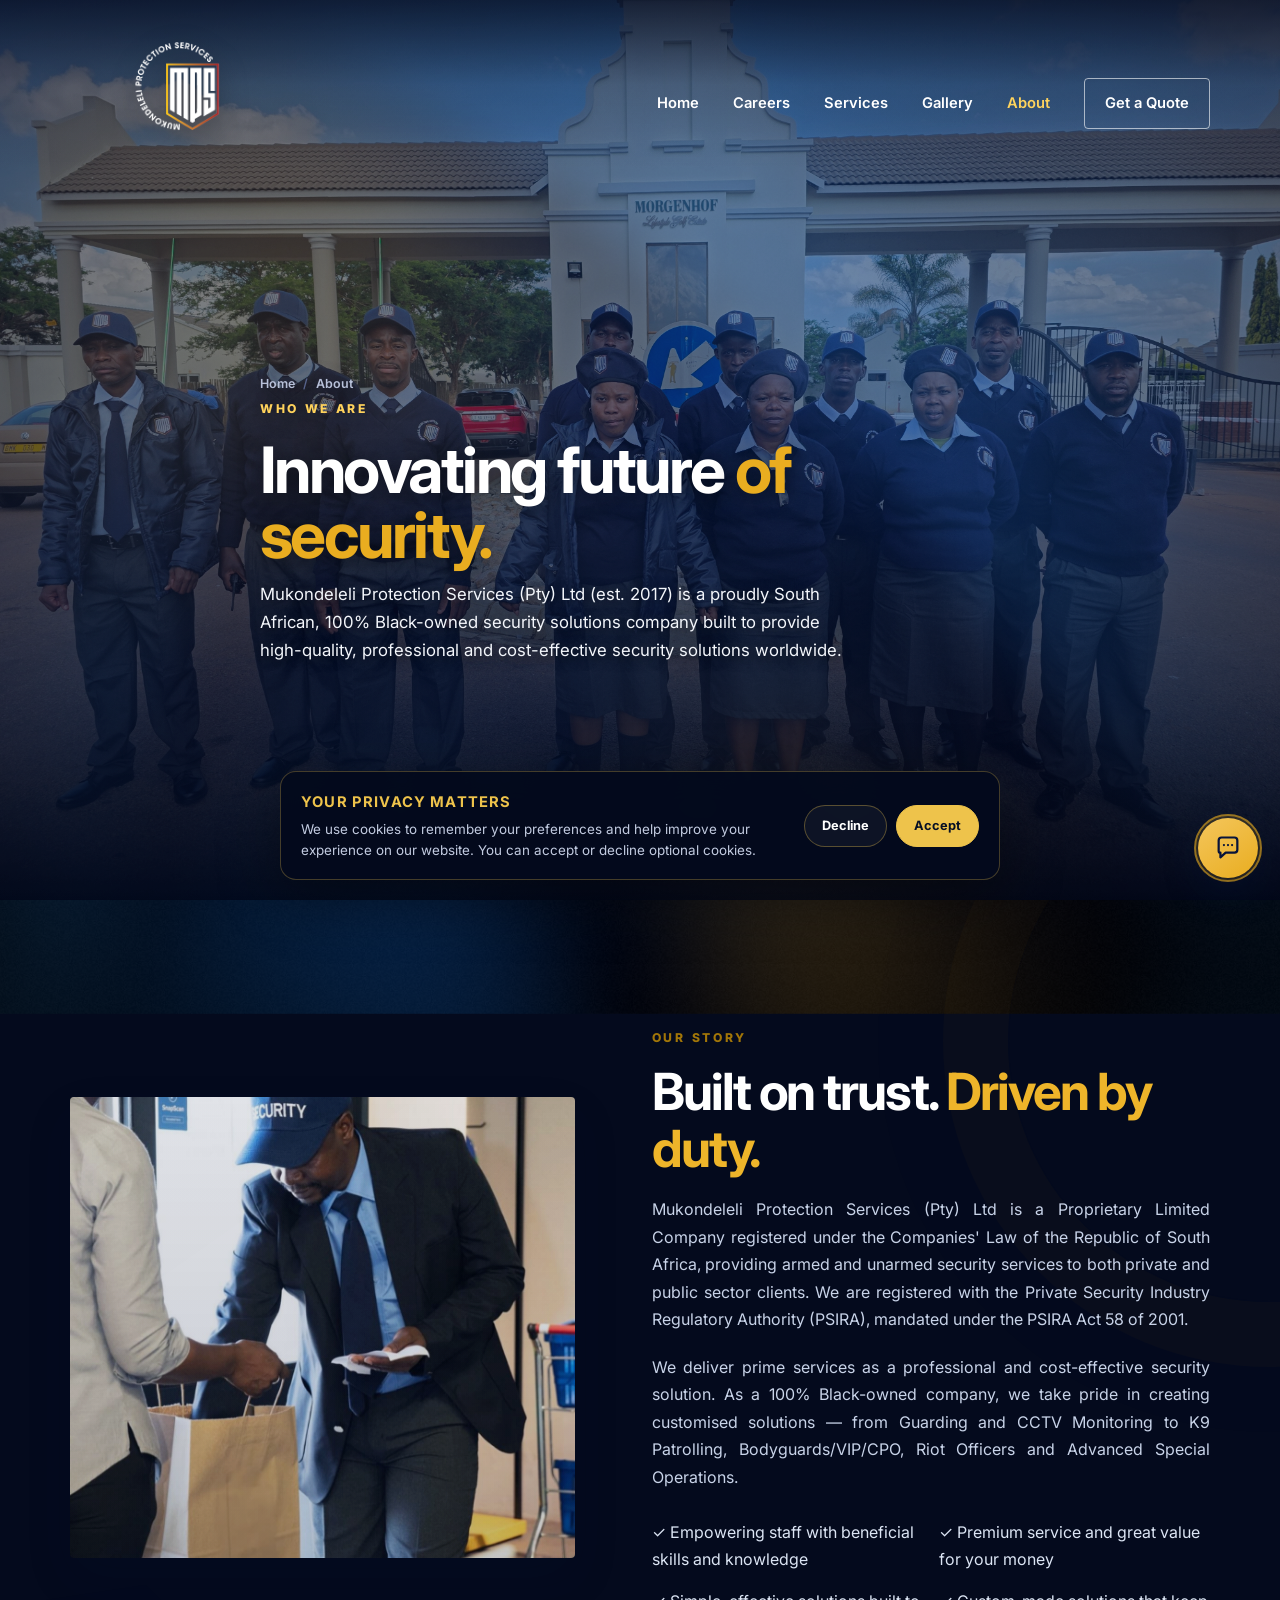
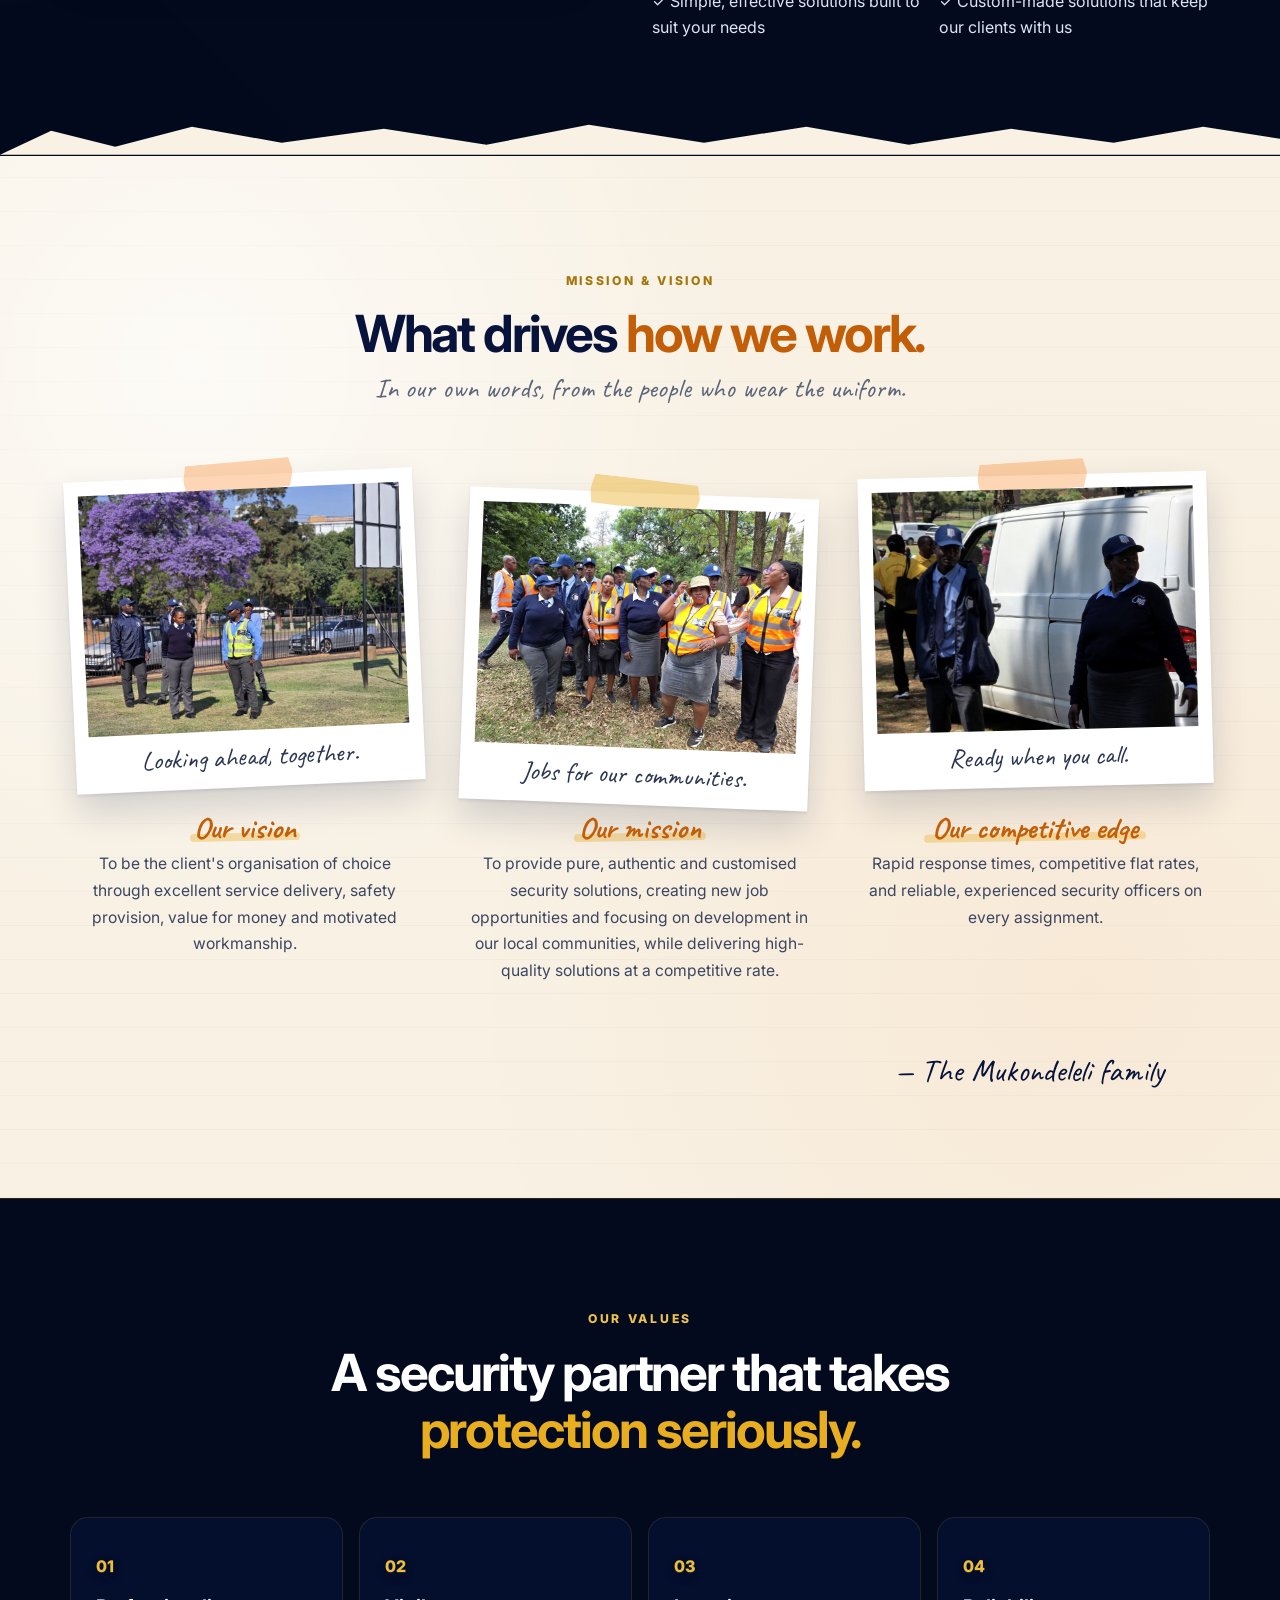
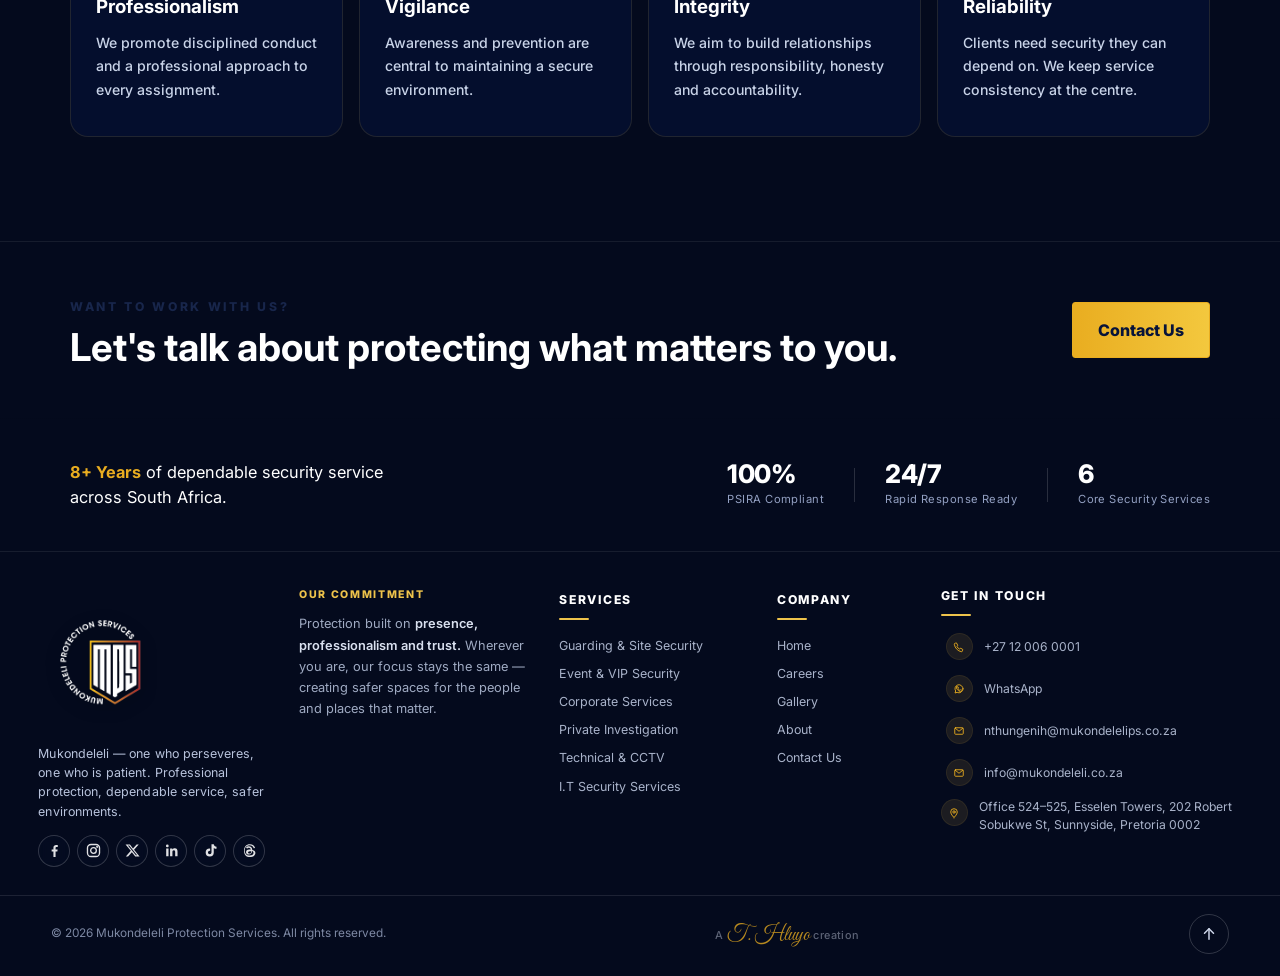
==== commit 32e5d44b: "Add MPS Assistant: a free FAQ chat on every page Co-Authored-By: Claude Opus 5.5 <noreply@anthropic." ====
--- a/about.html
+++ b/about.html
@@ -14,6 +14,7 @@
 <link crossorigin="" href="https://fonts.gstatic.com" rel="preconnect"/>
 <link href="https://fonts.googleapis.com/css2?family=Caveat:wght@600;700&amp;family=Great+Vibes&amp;family=Inter:wght@400;500;600;700;800&amp;display=swap" rel="stylesheet"/>
 <link href="styles.css?v=20261029k" rel="stylesheet"/>
+<link href="chat.css?v=1" rel="stylesheet"/>
 <link href="about.css?v=20261029e" rel="stylesheet"/>
 </head>
 <body class="page-about">
@@ -209,6 +210,7 @@
 </div>
 </footer>
 <script src="script.js?v=20261029c"></script>
+<script src="chat.js?v=1" defer></script>
 
 <div class="cookie-consent" id="cookieConsent" role="dialog" aria-live="polite" aria-label="Cookie consent" aria-hidden="true">
   <div class="cookie-consent-inner">
--- a/chat.css
+++ b/chat.css
@@ -0,0 +1,64 @@
+/* MPS Assistant chat */
+.mps-chat{position:fixed;right:22px;bottom:22px;z-index:9990;font-family:'Inter',system-ui,sans-serif}
+body:has(.nav-links.open) .mps-chat{display:none}
+.mps-chat-launch{position:relative;width:60px;height:60px;border-radius:50%;border:0;cursor:pointer;display:grid;place-items:center;color:#07133a;background:linear-gradient(145deg,#f4c65c,#e9ad20);box-shadow:0 14px 34px rgba(7,19,58,.35),0 0 0 4px rgba(233,173,32,.18);transition:transform .25s,box-shadow .25s}
+.mps-chat-launch:hover{transform:translateY(-3px);box-shadow:0 18px 40px rgba(7,19,58,.4),0 0 0 6px rgba(233,173,32,.22)}
+.mps-chat-launch:focus-visible{outline:3px solid #fff;outline-offset:3px}
+.mps-chat-launch svg{width:28px;height:28px;fill:none;stroke:currentColor;stroke-width:1.9;stroke-linecap:round;stroke-linejoin:round;transition:transform .25s,opacity .2s}
+.mps-chat-launch .i-close{position:absolute;opacity:0;transform:rotate(-90deg)}
+.mps-chat.is-open .i-open{opacity:0;transform:rotate(90deg)}
+.mps-chat.is-open .i-close{opacity:1;transform:none}
+.mps-chat:not(.seen) .mps-chat-launch:after{content:"";position:absolute;inset:-4px;border-radius:50%;border:2px solid rgba(233,173,32,.55);animation:mpsPulse 2.4s ease-out infinite}
+@keyframes mpsPulse{0%{transform:scale(1);opacity:1}100%{transform:scale(1.45);opacity:0}}
+.mps-chat-nudge{position:absolute;right:72px;top:50%;transform:translate(8px,-50%);white-space:nowrap;background:#fff;color:#07133a;font-size:.82rem;font-weight:700;padding:9px 14px;border-radius:999px;box-shadow:0 10px 28px rgba(7,19,58,.22);opacity:0;pointer-events:none;transition:opacity .3s,transform .3s}
+.mps-chat.nudge:not(.is-open) .mps-chat-nudge{opacity:1;transform:translate(0,-50%)}
+
+.mps-chat-panel{position:absolute;right:0;bottom:76px;width:370px;max-height:min(600px,calc(100vh - 120px));display:flex;flex-direction:column;background:#fff;border-radius:20px;overflow:hidden;box-shadow:0 30px 80px rgba(7,19,58,.35);transform-origin:bottom right;animation:mpsIn .28s cubic-bezier(.2,.8,.2,1)}
+.mps-chat-panel[hidden]{display:none}
+@keyframes mpsIn{from{opacity:0;transform:translateY(12px) scale(.96)}to{opacity:1;transform:none}}
+.mps-chat-head{display:flex;align-items:center;gap:12px;padding:16px 16px 16px 18px;background:linear-gradient(135deg,#07133a,#0c1d52);color:#fff;position:relative}
+.mps-chat-head:after{content:"";position:absolute;left:0;right:0;bottom:0;height:3px;background:linear-gradient(90deg,#e9ad20,#f7801e)}
+.mps-chat-logo{width:42px;height:42px;object-fit:contain}
+.mps-chat-head div{flex:1;min-width:0}
+.mps-chat-head strong{display:block;font-size:1rem;letter-spacing:-.01em}
+.mps-chat-head span{display:flex;align-items:center;gap:6px;font-size:.74rem;color:#b8c3d9}
+.mps-chat-head span i{width:8px;height:8px;border-radius:50%;background:#3ad07a;box-shadow:0 0 0 3px rgba(58,208,122,.2)}
+.mps-chat-x{width:34px;height:34px;border-radius:50%;border:0;background:rgba(255,255,255,.1);color:#fff;cursor:pointer;display:grid;place-items:center}
+.mps-chat-x:hover{background:rgba(255,255,255,.2)}
+.mps-chat-x svg{width:18px;height:18px;fill:none;stroke:currentColor;stroke-width:2;stroke-linecap:round}
+
+.mps-chat-log{flex:1;overflow-y:auto;padding:18px 16px 8px;background:#f5f7fb;display:flex;flex-direction:column;gap:10px;overscroll-behavior:contain;min-height:240px}
+.mps-msg{max-width:88%;padding:11px 14px;border-radius:16px;font-size:.88rem;line-height:1.5;color:#1d2742;word-wrap:break-word}
+.mps-msg.bot{align-self:flex-start;background:#fff;border:1px solid #e6eaf2;border-bottom-left-radius:5px;box-shadow:0 2px 6px rgba(7,19,58,.04)}
+.mps-msg.user{align-self:flex-end;background:#07133a;color:#fff;border-bottom-right-radius:5px}
+.mps-msg ul{margin:8px 0 2px 16px;padding:0}
+.mps-msg li{margin:4px 0}
+.mps-msg a:not(.mps-chat-action){color:#b37f05;font-weight:700;text-decoration:underline}
+.mps-chat-actions{display:flex;flex-wrap:wrap;gap:8px;margin-top:12px}
+.mps-chat-action{display:inline-block;padding:8px 13px;border-radius:999px;background:#e9ad20;color:#07133a!important;font-weight:800;font-size:.78rem;text-decoration:none!important;transition:background .2s,transform .2s}
+.mps-chat-action:hover{background:#f4c65c;transform:translateY(-1px)}
+.mps-chat-action+.mps-chat-action{background:transparent;border:1.5px solid #d9dfeb}
+.mps-chat-action+.mps-chat-action:hover{border-color:#e9ad20;background:#fffaeb}
+.mps-chat-chips{display:flex;flex-wrap:wrap;gap:7px;margin:2px 0 4px}
+.mps-chat-chips button{font:inherit;font-size:.78rem;font-weight:700;color:#07133a;background:#fff;border:1.5px solid #e9ad20;border-radius:999px;padding:7px 12px;cursor:pointer;transition:background .2s}
+.mps-chat-chips button:hover{background:#fff3d6}
+.mps-typing{display:inline-flex;gap:4px;padding:2px 0}
+.mps-typing i{width:7px;height:7px;border-radius:50%;background:#9aa6bf;animation:mpsDot 1s infinite}
+.mps-typing i:nth-child(2){animation-delay:.15s}.mps-typing i:nth-child(3){animation-delay:.3s}
+@keyframes mpsDot{0%,60%,100%{transform:none;opacity:.5}30%{transform:translateY(-4px);opacity:1}}
+
+.mps-chat-form{display:flex;gap:8px;padding:12px;border-top:1px solid #eef1f6;background:#fff}
+.mps-chat-form input{flex:1;min-width:0;font:inherit;font-size:16px;padding:11px 14px;border:1.5px solid #dfe4ee;border-radius:999px;background:#f8f9fc;color:#07133a}
+.mps-chat-form input:focus{outline:none;border-color:#e9ad20;background:#fff;box-shadow:0 0 0 3px rgba(233,173,32,.18)}
+.mps-chat-form button{width:44px;height:44px;flex-shrink:0;border-radius:50%;border:0;background:#07133a;color:#e9ad20;cursor:pointer;display:grid;place-items:center}
+.mps-chat-form button svg{width:19px;height:19px;fill:none;stroke:currentColor;stroke-width:2;stroke-linejoin:round}
+.mps-chat-foot{margin:0;padding:0 12px 10px;background:#fff;font-size:.68rem;color:#8a94ab;text-align:center}
+.mps-chat-foot a{color:#07133a;font-weight:700}
+
+@media(max-width:560px){
+  .mps-chat{right:14px;bottom:14px}
+  .mps-chat-launch{width:54px;height:54px}
+  .mps-chat-panel{position:fixed;left:10px;right:10px;bottom:78px;width:auto;max-height:calc(100svh - 100px)}
+  .mps-chat-nudge{right:64px}
+}
+@media(prefers-reduced-motion:reduce){.mps-chat-panel,.mps-chat-launch:after,.mps-typing i{animation:none!important}}
